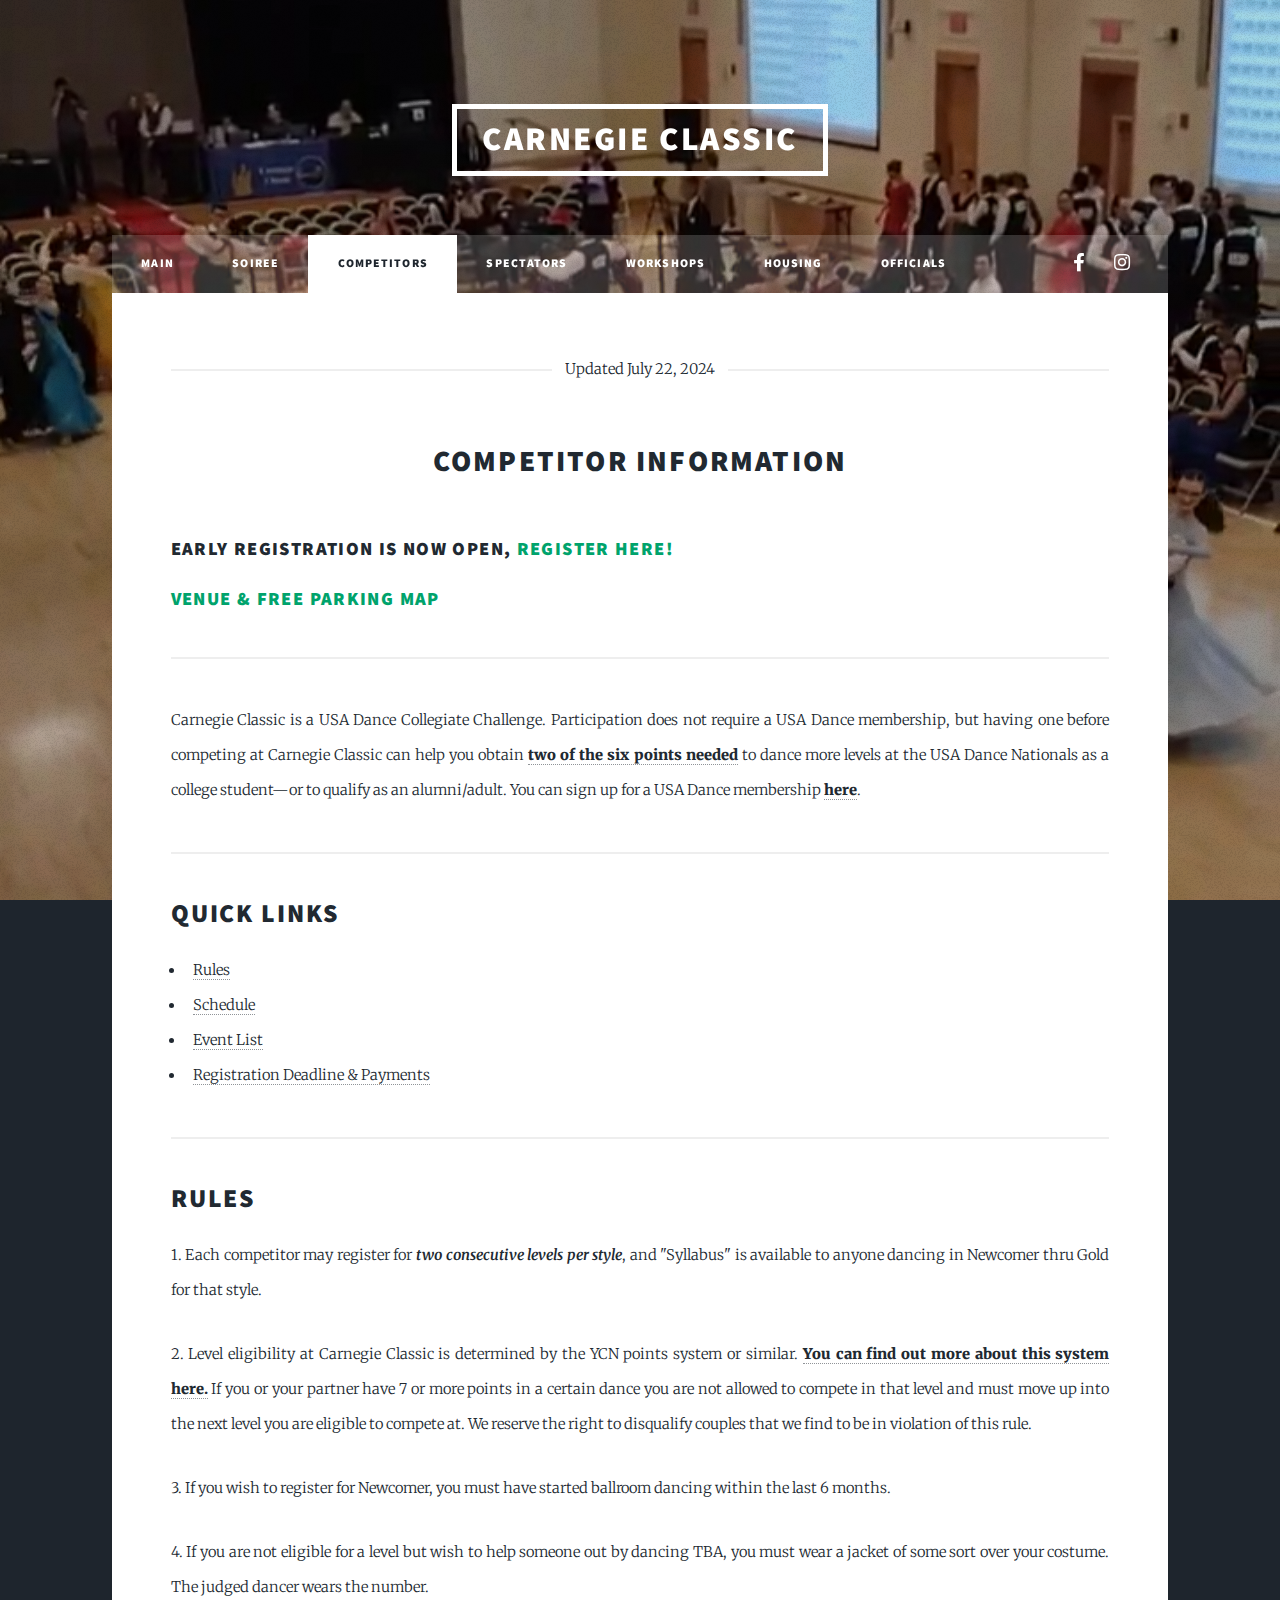
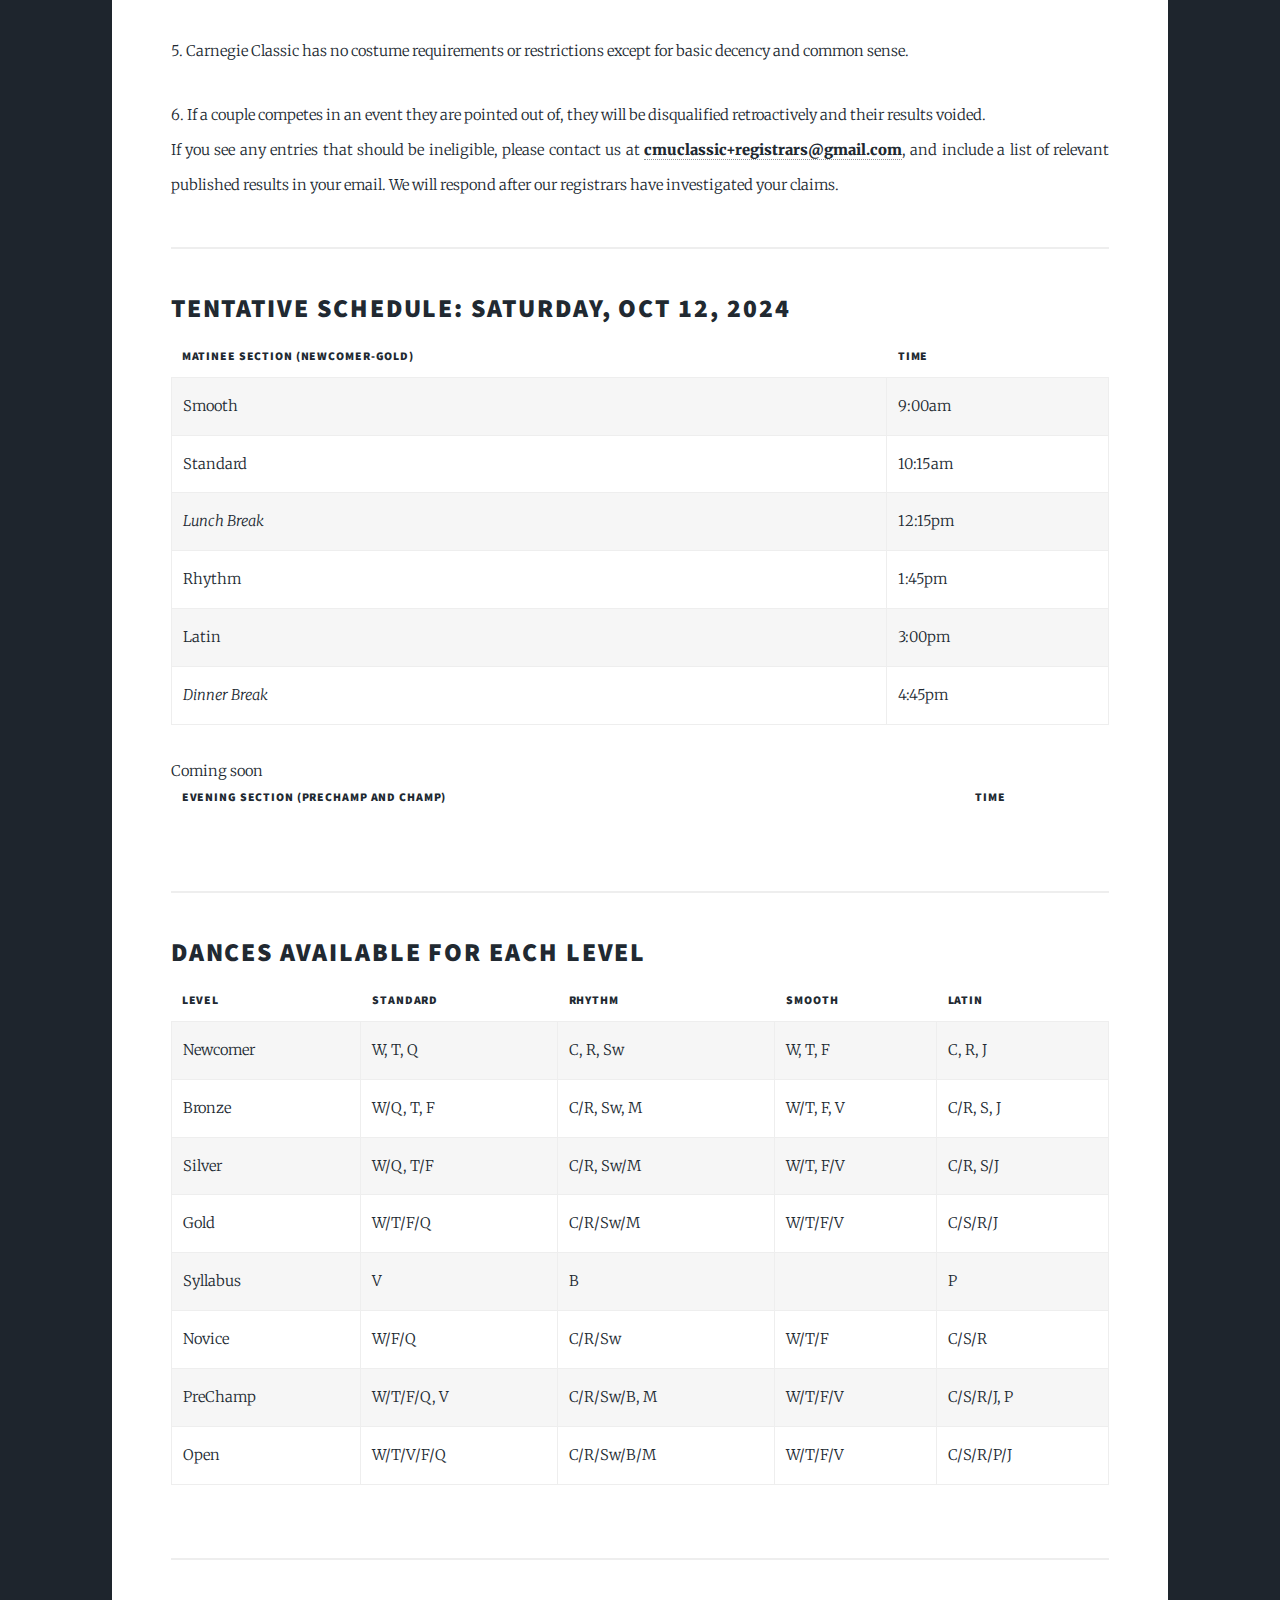
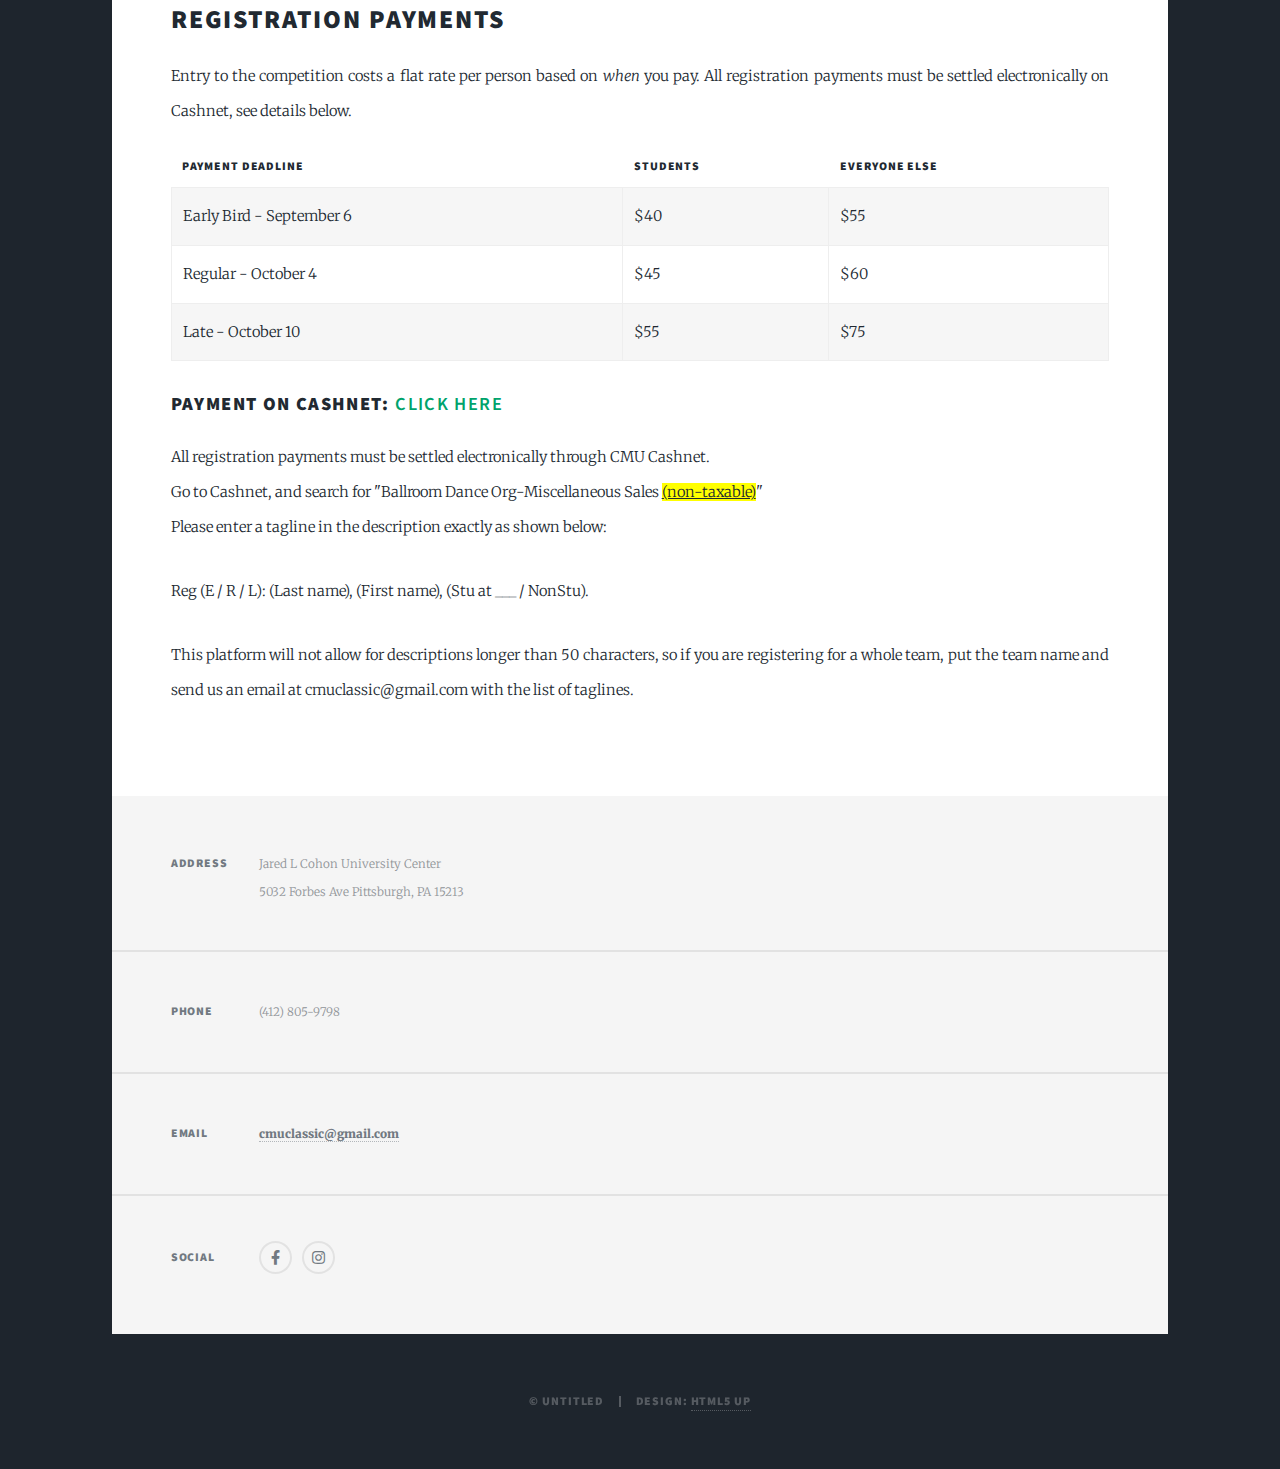
==== public/competitors.html @ c0da8eae "Update styling for URLs" ====
<!DOCTYPE HTML>
<!--
	Massively by HTML5 UP
	html5up.net | @ajlkn
	Free for personal and commercial use under the CCA 3.0 license (html5up.net/license)
-->
<html>
	<head>

		<!-- Google tag (gtag.js) -->
		<script async src="https://www.googletagmanager.com/gtag/js?id=G-Y4Z348WHVR"></script>
		<script>
  			window.dataLayer = window.dataLayer || [];
  			function gtag(){dataLayer.push(arguments);}
  			gtag('js', new Date());

  			gtag('config', 'G-Y4Z348WHVR');
		</script>

		<title>Competitor info - Carnegie Classic</title>
		<meta charset="utf-8" />
		<meta name="viewport" content="width=device-width, initial-scale=1, user-scalable=no" />
		<link rel="stylesheet" href="assets/css/main.css" />
		<noscript><link rel="stylesheet" href="assets/css/noscript.css" /></noscript>
	</head>
	<body class="is-preload">

		<!-- Wrapper -->
			<div id="wrapper">

				<!-- Header -->
					<header id="header">
						<a href="index.html" class="logo">Carnegie Classic</a>
					</header>

				<!-- Nav -->
					<nav id="nav">
						<ul class="links">
							<li><a href="index.html">Main</a></li>
							<li><a href="soiree.html">Soiree</a></li>
							<li class="active"><a href="competitors.html">Competitors</a></li>
							<li><a href="spectators.html">Spectators</a></li>
							<li><a href="workshops.html">Workshops</a></li>
							<li><a href="housing.html">Housing</a></li>
							<li><a href="officials.html">Officials</a></li>
						</ul>
						<ul class="icons">
							<li><a href="https://fb.me/e/arX14DKnS" class="icon brands fa-facebook-f"><span class="label">Facebook</span></a></li>
							<li><a href="https://www.instagram.com/carnegieclassic/" class="icon brands fa-instagram"><span class="label">Instagram</span></a></li>
						</ul>
					</nav>

				<!-- Main -->
					<div id="main">

						<!-- Post -->
							<section class="post">
								<header class="major">
									<span class="date">Updated July 22, 2024</span>
									<h1>Competitor Information</h1>
								</header>
								<!--<h2><u><a href="https://register.o2cm.com/?event=cmu">Registration on O2CM</a></u>. Scroll to bottom for payment details.</h2>
								<h2><u><a href="https://docs.google.com/spreadsheets/d/1iOhc-nKPouMt14czuToZj08ak_cUSsRpEIFvj__OU64/edit#gid=316443021">TBA finder spreadsheet</a></u></h2>
								<h2><a href="https://docs.google.com/spreadsheets/d/1MnOtUh9EvemouFBTq2i6w0i_U4WWKs6fi0B4z8DaUGA/edit?usp=sharing"><u>List of cash scholarship events</u></a></h2>-->
                                                                <h3>Early registration is now open, <a target="_blank" href="https://carnegieclassic2024.web.app/">register here!</a></h3>
								<h3><a href="https://docs.google.com/document/d/1qh0gKAi2WoDYZVj6l-vQtR9Y3xlpYBOn0Vubq7VNdV8/edit?usp=sharing">Venue & Free Parking Map</a></h3>
                                                                <hr/>
								<p>
                                                                Carnegie Classic is a USA Dance Collegiate Challenge. Participation does not require a USA Dance membership, but having one before competing at Carnegie Classic can help you obtain <a target="_blank" href="https://americandancer.org/qualification-rules/">two of the six points needed</a> to dance more levels at the USA Dance Nationals as a college student&mdash;or to qualify as an alumni/adult. You can sign up for a USA Dance membership <a target="_blank" href="https://usadance.org/page/MemberPage">here</a>.</p>
                                                                <hr/>
                                                                <h2>Quick links</h2>
                                                                <ul>
                                                                    <li><a href="#rules">Rules</a></li>
                                                                    <li><a href="#schedule">Schedule</a></li>
                                                                    <li><a href="#dances">Event List</a></li>
                                                                    <li><a href="#payments">Registration Deadline &amp; Payments</a></li>
                                                                </ul>
                                                                <hr/>
								<h2 id="rules">Rules</h2>
								<p>1. Each competitor may register for <b><i>two consecutive levels per style</i></b>, and "Syllabus" is available to anyone dancing in Newcomer thru Gold for that style.</p>
								<p>2. Level eligibility at Carnegie Classic is determined by the YCN points system or similar. <a href="http://ballroom.mit.edu/index.php/ycn-proficiency-points/">You can find out more about this system here.</a> If you or your partner have 7 or more points in a certain dance you are not allowed to compete in that level and must move up into the next level you are eligible to compete at. We reserve the right to disqualify couples that we find to be in violation of this rule.</p>
								<p>3. If you wish to register for Newcomer, you must have started ballroom dancing within the last 6 months.</p>
								<p>4. If you are not eligible for a level but wish to help someone out by dancing TBA, you must wear a jacket of some sort over your costume. The judged dancer wears the number.</p>
								<p>5. Carnegie Classic has no costume requirements or restrictions except for basic decency and common sense.</p>
								<p>6. If a couple competes in an event they are pointed out of, they will be disqualified retroactively and their results voided.
									<br>If you see any entries that should be ineligible, please contact us at <a href="mailto:cmuclassic+registrars@gmail.com">cmuclassic+registrars@gmail.com</a>, and include a list of relevant published results in your email. We will respond after our registrars have investigated your claims.</p>
								<!--<p>7. There are no figure restrictions on Jack & Jill (random partners) competition and dancers may chose movements from American style or International style at their discretion.</p>
								<p>8. Jack & Jill Beginner level is open only to dancers who did not dance Silver level in that dance category (Standard/Smooth is one category, Latin/Rhythm is the other). If the dancer danced in Silver they must dance Advanced level.</p>
								<p>9. Dancers may enter just the Jack & Jill for a cost of $10, payable on Saturday in person (cash only)</p>-->
                                                                <hr/>
								<h2 id="schedule">Tentative Schedule: Saturday, Oct 12, 2024</h2>
								<div class="table-wrapper">
									<table class="alt">
										<thead>
											<tr>
												<th>Matinee section (Newcomer-Gold)</th>
												<th>Time</th>
											</tr>
										</thead>
										<tbody>
											<tr>
												<td>Smooth</td>
												<td>9:00am</td>
											</tr>
											<tr>
												<td>Standard</td>
												<td>10:15am</td>
											</tr>
											<tr>
												<td><i>Lunch Break</i></td>
												<td>12:15pm</td>
											</tr>
											<tr>
												<td>Rhythm</td>
												<td>1:45pm</td>
											</tr>
											<tr>
												<td>Latin</td>
												<td>3:00pm</td>
											</tr>
											<tr>
												<td><i>Dinner Break</i></td>
												<td>4:45pm</td>
											</tr>
                                        </tbody>
									</table>
								</div>
								<div class="table-wrapper">
									<table class="alt">
										<thead>
											<tr>
												<th>Evening section (PreChamp and Champ)</th>
												<th>Time</th>
											</tr>
										</thead>
										<tbody>
											<tr>Coming soon</tr>

											<!--
											<tr>
												<td><i>Performance by PGH Casineros, Noel Quintana, and Jose Rivera</i></td>
												<td>7:00pm</td>
											</tr>
											<tr>
												<td>Standard</td>
												<td>7:15pm</td>
											</tr>
											<tr>
												<td>Jack & Jill #1 (Beginner Tango & Advanced Foxtrot)</td>
												<td>7:30pm</td>
											</tr>
											<tr>
												<td>Rhythm</td>
												<td>7:40pm</td>
											</tr>
											<tr>
												<td>Smooth</td>
												<td>8:15pm</td>
											</tr>
											<tr>
												<td>Jack & Jill #2 (Beginner Chacha & Advanced Rumba)</td>
												<td>8:40pm</td>
											</tr>
											<tr>
												<td>Latin</td>
												<td>8:50pm</td>
											</tr>-->
										</tbody>
									</table>
								</div>
                                        <hr/>
		                        <h2 id="dances">Dances available for each level</h2>
								<div class="table-wrapper">
									<table class="alt">
										<thead>
											<tr>
												<th>Level</th>
												<th>Standard</th>
												<th>Rhythm</th>
												<th>Smooth</th>
												<th>Latin</th>
											</tr>
										</thead>
										<tbody>
											<tr>
												<td>Newcomer</td>
												<td>W, T, Q</td>
												<td>C, R, Sw</td>
												<td>W, T, F</td>
												<td>C, R, J</td>
											</tr>
											<tr>
												<td>Bronze</td>
												<td>W/Q, T, F</td>
												<td>C/R, Sw, M</td>
												<td>W/T, F, V</td>
												<td>C/R, S, J</td>
											</tr>
											<tr>
												<td>Silver</td>
												<td>W/Q, T/F</td>
												<td>C/R, Sw/M</td>
												<td>W/T, F/V</td>
												<td>C/R, S/J</td>
											</tr>
											<tr>
												<td>Gold</td>
												<td>W/T/F/Q</td>
												<td>C/R/Sw/M</td>
												<td>W/T/F/V</td>
												<td>C/S/R/J</td>
											</tr>
									        <tr>
												<td>Syllabus</td>
												<td>V</td>
												<td>B</td>
												<td></td>
												<td>P</td>
											</tr>
											<tr>
												<td>Novice</td>
												<td>W/F/Q</td>
												<td>C/R/Sw</td>
												<td>W/T/F</td>
												<td>C/S/R</td>
											</tr>
											<tr>
												<td>PreChamp</td>
												<td>W/T/F/Q, V</td>
												<td>C/R/Sw/B, M</td>
												<td>W/T/F/V</td>
												<td>C/S/R/J, P</td>
											</tr>
											<tr>
												<td>Open</td>
												<td>W/T/V/F/Q</td>
												<td>C/R/Sw/B/M</td>
												<td>W/T/F/V</td>
												<td>C/S/R/P/J</td>
											</tr>
										</tbody>
									</table>
								</div>
                                                                <hr/>
								<h2 id="payments">Registration Payments</h2>
                                                                <p>Entry to the competition costs a flat rate per person based on <i>when</i> you pay. All registration payments must be settled electronically on Cashnet, see details below.</p>
								<div class="table-wrapper">
									<table class="alt">
										<thead>
											<tr>
												<th>Payment Deadline</th>
												<th>Students</th>
												<th>Everyone else</th>
											</tr>
										</thead>
										<tbody>
											<tr>
												<td>Early Bird - September 6 </td>
												<td>$40</td>
												<td>$55</td>
											</tr>
											<tr>
												<td>Regular - October 4</td>
												<td>$45</td>
												<td>$60</td>
											</tr>
											<tr>
												<td>Late - October 10</td>
												<td>$55</td>
												<td>$75</td>
											</tr>
										</tbody>
									</table>
								</div>

								<h3>Payment on Cashnet: <b><a href="https://commerce.cashnet.com/cmu231">Click Here</a></b></h3>
								<p>All registration payments must be settled electronically through CMU Cashnet.
								<br />Go to Cashnet, and search for "Ballroom Dance Org-Miscellaneous Sales <mark><u>(non-taxable)</u></mark>"
								<br />Please enter a tagline in the description exactly as shown below:</p>
								<p>Reg (E / R / L): (Last name), (First name), (Stu at ___ / NonStu).</p>
								<p>This platform will not allow for descriptions longer than 50 characters, so if you are registering for a whole team, put the team name and send us an email at cmuclassic@gmail.com with the list of taglines.</p>


							</section>

					</div>

				<!-- Footer -->
					<footer id="footer">
						<section class="split contact">
							<section class="alt">
								<h3>Address</h3>
								<p>Jared L Cohon University Center<br />
									5032 Forbes Ave
									Pittsburgh, PA 15213</p>
							</section>
							<section>
								<h3>Phone</h3>
								<p>(412) 805-9798</a></p>
							</section>
							<section>
								<h3>Email</h3>
								<p><a href="mailto:cmuclassic@gmail.com">cmuclassic@gmail.com</a></p>
							</section>
							<section>
								<h3>Social</h3>
								<ul class="icons alt">
									<li><a href="https://fb.me/e/arX14DKnS" class="icon brands alt fa-facebook-f"><span class="label">Facebook</span></a></li>
									<li><a href="https://www.instagram.com/carnegieclassic/" class="icon brands alt fa-instagram"><span class="label">Instagram</span></a></li>
								</ul>
							</section>
						</section>
					</footer>

				<!-- Copyright -->
					<div id="copyright">
						<ul><li>&copy; Untitled</li><li>Design: <a href="https://html5up.net">HTML5 UP</a></li></ul>
					</div>

			</div>

		<!-- Scripts -->
			<script src="assets/js/jquery.min.js"></script>
			<script src="assets/js/jquery.scrollex.min.js"></script>
			<script src="assets/js/jquery.scrolly.min.js"></script>
			<script src="assets/js/browser.min.js"></script>
			<script src="assets/js/breakpoints.min.js"></script>
			<script src="assets/js/util.js"></script>
			<script src="assets/js/main.js"></script>

	</body>
</html>
---- public/assets/css/main.css ----
@import url(fontawesome-all.min.css);
@import url("https://fonts.googleapis.com/css?family=Merriweather:300,700,300italic,700italic|Source+Sans+Pro:900");

h2 a, h3 a {
    color: #00A36C !important;
}

td a, p a {
    font-weight: 900 !important;
}

.box-container {
    display: flex;
    align-items: center;
    justify-content: center;
    font-weight: 900;
}

.clickable-box {
    width: 20rem;
    height: 100%;
    padding: 20px 30px;
    background-color: #333333;
    color: white;
    align-items: center;
    justify-content: center;
    cursor: pointer;
    font-size: 18px;
    align: center;
    box-sizing: inherit;
}

.clickable-box:hover {
    /*border-color: #18bfef;*/
    background-color: #00A36C;
    color: white !important;
}

/*
	Massively by HTML5 UP
	html5up.net | @ajlkn
	Free for personal and commercial use under the CCA 3.0 license (html5up.net/license)
*/

html, body, div, span, applet, object,
iframe, h1, h2, h3, h4, h5, h6, p, blockquote,
pre, a, abbr, acronym, address, big, cite,
code, del, dfn, em, img, ins, kbd, q, s, samp,
small, strike, strong, sub, sup, tt, var, b,
u, i, center, dl, dt, dd, ol, ul, li, fieldset,
form, label, legend, table, caption, tbody,
tfoot, thead, tr, th, td, article, aside,
canvas, details, embed, figure, figcaption,
footer, header, hgroup, menu, nav, output, ruby,
section, summary, time, mark, audio, video {
	margin: 0;
	padding: 0;
	border: 0;
	font-size: 100%;
	font: inherit;
	vertical-align: baseline;}

article, aside, details, figcaption, figure,
footer, header, hgroup, menu, nav, section {
	display: block;}

body {
	line-height: 1;
}

ol, ul {
	list-style: none;
}

blockquote, q {
	quotes: none;
}

	blockquote:before, blockquote:after, q:before, q:after {
		content: '';
		content: none;
	}

table {
	border-collapse: collapse;
	border-spacing: 0;
}

body {
	-webkit-text-size-adjust: none;
}

mark {
	background-color: yellow;
	color: inherit;
}

input::-moz-focus-inner {
	border: 0;
	padding: 0;
}

input, select, textarea {
	-moz-appearance: none;
	-webkit-appearance: none;
	-ms-appearance: none;
	appearance: none;
}

/* Basic */

	@-ms-viewport {
		width: device-width;
	}

	body {
		-ms-overflow-style: scrollbar;
	}

	@media screen and (max-width: 480px) {

		html, body {
			min-width: 320px;
		}

	}

	html {
		box-sizing: border-box;
	}

	*, *:before, *:after {
		box-sizing: inherit;
	}

	body {
		background-color: #1e252d;
	}

		body.is-preload *, body.is-preload *:before, body.is-preload *:after {
			-moz-animation: none !important;
			-webkit-animation: none !important;
			-ms-animation: none !important;
			animation: none !important;
			-moz-transition: none !important;
			-webkit-transition: none !important;
			-ms-transition: none !important;
			transition: none !important;
		}

/* Type */

	html {
		font-size: 16pt;
	}

		@media screen and (max-width: 1680px) {

			html {
				font-size: 12pt;
			}

		}

		@media screen and (max-width: 1280px) {

			html {
				font-size: 11pt;
			}

		}

		@media screen and (max-width: 360px) {

			html {
				font-size: 10pt;
			}

		}

	body {
		color: #212931;
	}

	body, input, select, textarea {
		font-family: "Merriweather", Georgia, serif;
		font-weight: 300;
		font-size: 1rem;
		line-height: 2.375;
	}

	a {
		-moz-transition: color 0.2s ease-in-out, background-color 0.2s ease-in-out, border-color 0.2s ease-in-out, box-shadow 0.2s ease-in-out;
		-webkit-transition: color 0.2s ease-in-out, background-color 0.2s ease-in-out, border-color 0.2s ease-in-out, box-shadow 0.2s ease-in-out;
		-ms-transition: color 0.2s ease-in-out, background-color 0.2s ease-in-out, border-color 0.2s ease-in-out, box-shadow 0.2s ease-in-out;
		transition: color 0.2s ease-in-out, background-color 0.2s ease-in-out, border-color 0.2s ease-in-out, box-shadow 0.2s ease-in-out;
		border-bottom: dotted 1px;
		text-decoration: none;
	}

		a:hover {
			/*border-bottom-color: transparent;*/
		}

	strong, b {
		font-weight: 600;
	}

	em, i {
		font-style: italic;
	}

	p {
		text-align: justify;
		margin: 0 0 2rem 0;
	}

	h1, h2, h3, h4, h5, h6 {
		font-family: "Source Sans Pro", Helvetica, sans-serif;
		font-weight: 900;
		line-height: 1.5;
		letter-spacing: 0.075em;
		text-transform: uppercase;
		margin: 0 0 1rem 0;
	}

		h1 a, h2 a, h3 a, h4 a, h5 a, h6 a {
			border-bottom: 0;
			color: inherit;
			/*text-decoration: none;*/
		}

	h1 {
		font-size: 4rem;
		line-height: 1.1;
		margin: 0 0 2rem 0;
	}

	h2 {
		font-size: 1.75rem;
		line-height: 1.3;
		margin: 0 0 1.5rem 0;
	}

	h3 {
		font-size: 1.25rem;
		margin: 0 0 1.5rem 0;
	}

	h4 {
		font-size: 1rem;
	}

	h5 {
		font-size: 0.9rem;
	}

	h6 {
		font-size: 0.8rem;
	}

	sub {
		font-size: 0.8rem;
		position: relative;
		top: 0.5rem;
	}

	sup {
		font-size: 0.8rem;
		position: relative;
		top: -0.5rem;
	}

	blockquote {
		border-left: solid 4px;
		font-style: italic;
		margin: 0 0 2rem 0;
		padding: 0.5rem 0 0.5rem 2rem;
	}

	code {
		border: solid 2px;
		font-family: "Courier New", monospace;
		font-size: 0.9rem;
		margin: 0 0.25rem;
		padding: 0.25rem 0.65rem;
	}

	pre {
		-webkit-overflow-scrolling: touch;
		font-family: "Courier New", monospace;
		font-size: 0.9rem;
		margin: 0 0 2rem 0;
	}

		pre code {
			display: block;
			line-height: 1.75;
			padding: 1rem 1.5rem;
			overflow-x: auto;
		}

	hr {
		border: 0;
		border-bottom: solid 2px;
		margin: 3rem 0;
	}

		hr.major {
			margin: 5rem 0;
		}

	.align-left {
		text-align: left;
	}

	.align-center {
		text-align: center;
	}

	.align-right {
		text-align: right;
	}

	input, select, textarea {
		color: #212931;
	}

	a {
		color: #212931;
		border-bottom-color: rgba(33, 41, 49, 0.5);
	}

		a:hover {
			/*border-bottom-color: transparent;*/
			color: #18bfef !important;
		}

	strong, b {
		color: #212931;
	}

	h1, h2, h3, h4, h5, h6 {
		color: #212931;
	}

	blockquote {
		border-left-color: #eeeeee;
	}

	code {
		background: rgba(220, 220, 220, 0.25);
		border-color: #eeeeee;
	}

	hr {
		border-bottom-color: #eeeeee;
	}

/* Row */

	.row {
		display: flex;
		flex-wrap: wrap;
		box-sizing: border-box;
		align-items: stretch;
	}

		.row > * {
			box-sizing: border-box;
		}

		.row.gtr-uniform > * > :last-child {
			margin-bottom: 0;
		}

		.row.aln-left {
			justify-content: flex-start;
		}

		.row.aln-center {
			justify-content: center;
		}

		.row.aln-right {
			justify-content: flex-end;
		}

		.row.aln-top {
			align-items: flex-start;
		}

		.row.aln-middle {
			align-items: center;
		}

		.row.aln-bottom {
			align-items: flex-end;
		}

		.row > .imp {
			order: -1;
		}

		.row > .col-1 {
			width: 8.33333%;
		}

		.row > .off-1 {
			margin-left: 8.33333%;
		}

		.row > .col-2 {
			width: 16.66667%;
		}

		.row > .off-2 {
			margin-left: 16.66667%;
		}

		.row > .col-3 {
			width: 25%;
		}

		.row > .off-3 {
			margin-left: 25%;
		}

		.row > .col-4 {
			width: 33.33333%;
		}

		.row > .off-4 {
			margin-left: 33.33333%;
		}

		.row > .col-5 {
			width: 41.66667%;
		}

		.row > .off-5 {
			margin-left: 41.66667%;
		}

		.row > .col-6 {
			width: 50%;
		}

		.row > .off-6 {
			margin-left: 50%;
		}

		.row > .col-7 {
			width: 58.33333%;
		}

		.row > .off-7 {
			margin-left: 58.33333%;
		}

		.row > .col-8 {
			width: 66.66667%;
		}

		.row > .off-8 {
			margin-left: 66.66667%;
		}

		.row > .col-9 {
			width: 75%;
		}

		.row > .off-9 {
			margin-left: 75%;
		}

		.row > .col-10 {
			width: 83.33333%;
		}

		.row > .off-10 {
			margin-left: 83.33333%;
		}

		.row > .col-11 {
			width: 91.66667%;
		}

		.row > .off-11 {
			margin-left: 91.66667%;
		}

		.row > .col-12 {
			width: 100%;
		}

		.row > .off-12 {
			margin-left: 100%;
		}

		.row.gtr-0 {
			margin-top: 0;
			margin-left: 0rem;
		}

			.row.gtr-0 > * {
				padding: 0 0 0 0rem;
			}

			.row.gtr-0.gtr-uniform {
				margin-top: 0rem;
			}

				.row.gtr-0.gtr-uniform > * {
					padding-top: 0rem;
				}

		.row.gtr-25 {
			margin-top: 0;
			margin-left: -0.375rem;
		}

			.row.gtr-25 > * {
				padding: 0 0 0 0.375rem;
			}

			.row.gtr-25.gtr-uniform {
				margin-top: -0.375rem;
			}

				.row.gtr-25.gtr-uniform > * {
					padding-top: 0.375rem;
				}

		.row.gtr-50 {
			margin-top: 0;
			margin-left: -0.75rem;
		}

			.row.gtr-50 > * {
				padding: 0 0 0 0.75rem;
			}

			.row.gtr-50.gtr-uniform {
				margin-top: -0.75rem;
			}

				.row.gtr-50.gtr-uniform > * {
					padding-top: 0.75rem;
				}

		.row {
			margin-top: 0;
			margin-left: -1.5rem;
		}

			.row > * {
				padding: 0 0 0 1.5rem;
			}

			.row.gtr-uniform {
				margin-top: -1.5rem;
			}

				.row.gtr-uniform > * {
					padding-top: 1.5rem;
				}

		.row.gtr-150 {
			margin-top: 0;
			margin-left: -2.25rem;
		}

			.row.gtr-150 > * {
				padding: 0 0 0 2.25rem;
			}

			.row.gtr-150.gtr-uniform {
				margin-top: -2.25rem;
			}

				.row.gtr-150.gtr-uniform > * {
					padding-top: 2.25rem;
				}

		.row.gtr-200 {
			margin-top: 0;
			margin-left: -3rem;
		}

			.row.gtr-200 > * {
				padding: 0 0 0 3rem;
			}

			.row.gtr-200.gtr-uniform {
				margin-top: -3rem;
			}

				.row.gtr-200.gtr-uniform > * {
					padding-top: 3rem;
				}

		@media screen and (max-width: 1680px) {

			.row {
				display: flex;
				flex-wrap: wrap;
				box-sizing: border-box;
				align-items: stretch;
			}

				.row > * {
					box-sizing: border-box;
				}

				.row.gtr-uniform > * > :last-child {
					margin-bottom: 0;
				}

				.row.aln-left {
					justify-content: flex-start;
				}

				.row.aln-center {
					justify-content: center;
				}

				.row.aln-right {
					justify-content: flex-end;
				}

				.row.aln-top {
					align-items: flex-start;
				}

				.row.aln-middle {
					align-items: center;
				}

				.row.aln-bottom {
					align-items: flex-end;
				}

				.row > .imp-xlarge {
					order: -1;
				}

				.row > .col-1-xlarge {
					width: 8.33333%;
				}

				.row > .off-1-xlarge {
					margin-left: 8.33333%;
				}

				.row > .col-2-xlarge {
					width: 16.66667%;
				}

				.row > .off-2-xlarge {
					margin-left: 16.66667%;
				}

				.row > .col-3-xlarge {
					width: 25%;
				}

				.row > .off-3-xlarge {
					margin-left: 25%;
				}

				.row > .col-4-xlarge {
					width: 33.33333%;
				}

				.row > .off-4-xlarge {
					margin-left: 33.33333%;
				}

				.row > .col-5-xlarge {
					width: 41.66667%;
				}

				.row > .off-5-xlarge {
					margin-left: 41.66667%;
				}

				.row > .col-6-xlarge {
					width: 50%;
				}

				.row > .off-6-xlarge {
					margin-left: 50%;
				}

				.row > .col-7-xlarge {
					width: 58.33333%;
				}

				.row > .off-7-xlarge {
					margin-left: 58.33333%;
				}

				.row > .col-8-xlarge {
					width: 66.66667%;
				}

				.row > .off-8-xlarge {
					margin-left: 66.66667%;
				}

				.row > .col-9-xlarge {
					width: 75%;
				}

				.row > .off-9-xlarge {
					margin-left: 75%;
				}

				.row > .col-10-xlarge {
					width: 83.33333%;
				}

				.row > .off-10-xlarge {
					margin-left: 83.33333%;
				}

				.row > .col-11-xlarge {
					width: 91.66667%;
				}

				.row > .off-11-xlarge {
					margin-left: 91.66667%;
				}

				.row > .col-12-xlarge {
					width: 100%;
				}

				.row > .off-12-xlarge {
					margin-left: 100%;
				}

				.row.gtr-0 {
					margin-top: 0;
					margin-left: 0rem;
				}

					.row.gtr-0 > * {
						padding: 0 0 0 0rem;
					}

					.row.gtr-0.gtr-uniform {
						margin-top: 0rem;
					}

						.row.gtr-0.gtr-uniform > * {
							padding-top: 0rem;
						}

				.row.gtr-25 {
					margin-top: 0;
					margin-left: -0.375rem;
				}

					.row.gtr-25 > * {
						padding: 0 0 0 0.375rem;
					}

					.row.gtr-25.gtr-uniform {
						margin-top: -0.375rem;
					}

						.row.gtr-25.gtr-uniform > * {
							padding-top: 0.375rem;
						}

				.row.gtr-50 {
					margin-top: 0;
					margin-left: -0.75rem;
				}

					.row.gtr-50 > * {
						padding: 0 0 0 0.75rem;
					}

					.row.gtr-50.gtr-uniform {
						margin-top: -0.75rem;
					}

						.row.gtr-50.gtr-uniform > * {
							padding-top: 0.75rem;
						}

				.row {
					margin-top: 0;
					margin-left: -1.5rem;
				}

					.row > * {
						padding: 0 0 0 1.5rem;
					}

					.row.gtr-uniform {
						margin-top: -1.5rem;
					}

						.row.gtr-uniform > * {
							padding-top: 1.5rem;
						}

				.row.gtr-150 {
					margin-top: 0;
					margin-left: -2.25rem;
				}

					.row.gtr-150 > * {
						padding: 0 0 0 2.25rem;
					}

					.row.gtr-150.gtr-uniform {
						margin-top: -2.25rem;
					}

						.row.gtr-150.gtr-uniform > * {
							padding-top: 2.25rem;
						}

				.row.gtr-200 {
					margin-top: 0;
					margin-left: -3rem;
				}

					.row.gtr-200 > * {
						padding: 0 0 0 3rem;
					}

					.row.gtr-200.gtr-uniform {
						margin-top: -3rem;
					}

						.row.gtr-200.gtr-uniform > * {
							padding-top: 3rem;
						}

		}

		@media screen and (max-width: 1280px) {

			.row {
				display: flex;
				flex-wrap: wrap;
				box-sizing: border-box;
				align-items: stretch;
			}

				.row > * {
					box-sizing: border-box;
				}

				.row.gtr-uniform > * > :last-child {
					margin-bottom: 0;
				}

				.row.aln-left {
					justify-content: flex-start;
				}

				.row.aln-center {
					justify-content: center;
				}

				.row.aln-right {
					justify-content: flex-end;
				}

				.row.aln-top {
					align-items: flex-start;
				}

				.row.aln-middle {
					align-items: center;
				}

				.row.aln-bottom {
					align-items: flex-end;
				}

				.row > .imp-large {
					order: -1;
				}

				.row > .col-1-large {
					width: 8.33333%;
				}

				.row > .off-1-large {
					margin-left: 8.33333%;
				}

				.row > .col-2-large {
					width: 16.66667%;
				}

				.row > .off-2-large {
					margin-left: 16.66667%;
				}

				.row > .col-3-large {
					width: 25%;
				}

				.row > .off-3-large {
					margin-left: 25%;
				}

				.row > .col-4-large {
					width: 33.33333%;
				}

				.row > .off-4-large {
					margin-left: 33.33333%;
				}

				.row > .col-5-large {
					width: 41.66667%;
				}

				.row > .off-5-large {
					margin-left: 41.66667%;
				}

				.row > .col-6-large {
					width: 50%;
				}

				.row > .off-6-large {
					margin-left: 50%;
				}

				.row > .col-7-large {
					width: 58.33333%;
				}

				.row > .off-7-large {
					margin-left: 58.33333%;
				}

				.row > .col-8-large {
					width: 66.66667%;
				}

				.row > .off-8-large {
					margin-left: 66.66667%;
				}

				.row > .col-9-large {
					width: 75%;
				}

				.row > .off-9-large {
					margin-left: 75%;
				}

				.row > .col-10-large {
					width: 83.33333%;
				}

				.row > .off-10-large {
					margin-left: 83.33333%;
				}

				.row > .col-11-large {
					width: 91.66667%;
				}

				.row > .off-11-large {
					margin-left: 91.66667%;
				}

				.row > .col-12-large {
					width: 100%;
				}

				.row > .off-12-large {
					margin-left: 100%;
				}

				.row.gtr-0 {
					margin-top: 0;
					margin-left: 0rem;
				}

					.row.gtr-0 > * {
						padding: 0 0 0 0rem;
					}

					.row.gtr-0.gtr-uniform {
						margin-top: 0rem;
					}

						.row.gtr-0.gtr-uniform > * {
							padding-top: 0rem;
						}

				.row.gtr-25 {
					margin-top: 0;
					margin-left: -0.375rem;
				}

					.row.gtr-25 > * {
						padding: 0 0 0 0.375rem;
					}

					.row.gtr-25.gtr-uniform {
						margin-top: -0.375rem;
					}

						.row.gtr-25.gtr-uniform > * {
							padding-top: 0.375rem;
						}

				.row.gtr-50 {
					margin-top: 0;
					margin-left: -0.75rem;
				}

					.row.gtr-50 > * {
						padding: 0 0 0 0.75rem;
					}

					.row.gtr-50.gtr-uniform {
						margin-top: -0.75rem;
					}

						.row.gtr-50.gtr-uniform > * {
							padding-top: 0.75rem;
						}

				.row {
					margin-top: 0;
					margin-left: -1.5rem;
				}

					.row > * {
						padding: 0 0 0 1.5rem;
					}

					.row.gtr-uniform {
						margin-top: -1.5rem;
					}

						.row.gtr-uniform > * {
							padding-top: 1.5rem;
						}

				.row.gtr-150 {
					margin-top: 0;
					margin-left: -2.25rem;
				}

					.row.gtr-150 > * {
						padding: 0 0 0 2.25rem;
					}

					.row.gtr-150.gtr-uniform {
						margin-top: -2.25rem;
					}

						.row.gtr-150.gtr-uniform > * {
							padding-top: 2.25rem;
						}

				.row.gtr-200 {
					margin-top: 0;
					margin-left: -3rem;
				}

					.row.gtr-200 > * {
						padding: 0 0 0 3rem;
					}

					.row.gtr-200.gtr-uniform {
						margin-top: -3rem;
					}

						.row.gtr-200.gtr-uniform > * {
							padding-top: 3rem;
						}

		}

		@media screen and (max-width: 980px) {

			.row {
				display: flex;
				flex-wrap: wrap;
				box-sizing: border-box;
				align-items: stretch;
			}

				.row > * {
					box-sizing: border-box;
				}

				.row.gtr-uniform > * > :last-child {
					margin-bottom: 0;
				}

				.row.aln-left {
					justify-content: flex-start;
				}

				.row.aln-center {
					justify-content: center;
				}

				.row.aln-right {
					justify-content: flex-end;
				}

				.row.aln-top {
					align-items: flex-start;
				}

				.row.aln-middle {
					align-items: center;
				}

				.row.aln-bottom {
					align-items: flex-end;
				}

				.row > .imp-medium {
					order: -1;
				}

				.row > .col-1-medium {
					width: 8.33333%;
				}

				.row > .off-1-medium {
					margin-left: 8.33333%;
				}

				.row > .col-2-medium {
					width: 16.66667%;
				}

				.row > .off-2-medium {
					margin-left: 16.66667%;
				}

				.row > .col-3-medium {
					width: 25%;
				}

				.row > .off-3-medium {
					margin-left: 25%;
				}

				.row > .col-4-medium {
					width: 33.33333%;
				}

				.row > .off-4-medium {
					margin-left: 33.33333%;
				}

				.row > .col-5-medium {
					width: 41.66667%;
				}

				.row > .off-5-medium {
					margin-left: 41.66667%;
				}

				.row > .col-6-medium {
					width: 50%;
				}

				.row > .off-6-medium {
					margin-left: 50%;
				}

				.row > .col-7-medium {
					width: 58.33333%;
				}

				.row > .off-7-medium {
					margin-left: 58.33333%;
				}

				.row > .col-8-medium {
					width: 66.66667%;
				}

				.row > .off-8-medium {
					margin-left: 66.66667%;
				}

				.row > .col-9-medium {
					width: 75%;
				}

				.row > .off-9-medium {
					margin-left: 75%;
				}

				.row > .col-10-medium {
					width: 83.33333%;
				}

				.row > .off-10-medium {
					margin-left: 83.33333%;
				}

				.row > .col-11-medium {
					width: 91.66667%;
				}

				.row > .off-11-medium {
					margin-left: 91.66667%;
				}

				.row > .col-12-medium {
					width: 100%;
				}

				.row > .off-12-medium {
					margin-left: 100%;
				}

				.row.gtr-0 {
					margin-top: 0;
					margin-left: 0rem;
				}

					.row.gtr-0 > * {
						padding: 0 0 0 0rem;
					}

					.row.gtr-0.gtr-uniform {
						margin-top: 0rem;
					}

						.row.gtr-0.gtr-uniform > * {
							padding-top: 0rem;
						}

				.row.gtr-25 {
					margin-top: 0;
					margin-left: -0.375rem;
				}

					.row.gtr-25 > * {
						padding: 0 0 0 0.375rem;
					}

					.row.gtr-25.gtr-uniform {
						margin-top: -0.375rem;
					}

						.row.gtr-25.gtr-uniform > * {
							padding-top: 0.375rem;
						}

				.row.gtr-50 {
					margin-top: 0;
					margin-left: -0.75rem;
				}

					.row.gtr-50 > * {
						padding: 0 0 0 0.75rem;
					}

					.row.gtr-50.gtr-uniform {
						margin-top: -0.75rem;
					}

						.row.gtr-50.gtr-uniform > * {
							padding-top: 0.75rem;
						}

				.row {
					margin-top: 0;
					margin-left: -1.5rem;
				}

					.row > * {
						padding: 0 0 0 1.5rem;
					}

					.row.gtr-uniform {
						margin-top: -1.5rem;
					}

						.row.gtr-uniform > * {
							padding-top: 1.5rem;
						}

				.row.gtr-150 {
					margin-top: 0;
					margin-left: -2.25rem;
				}

					.row.gtr-150 > * {
						padding: 0 0 0 2.25rem;
					}

					.row.gtr-150.gtr-uniform {
						margin-top: -2.25rem;
					}

						.row.gtr-150.gtr-uniform > * {
							padding-top: 2.25rem;
						}

				.row.gtr-200 {
					margin-top: 0;
					margin-left: -3rem;
				}

					.row.gtr-200 > * {
						padding: 0 0 0 3rem;
					}

					.row.gtr-200.gtr-uniform {
						margin-top: -3rem;
					}

						.row.gtr-200.gtr-uniform > * {
							padding-top: 3rem;
						}

		}

		@media screen and (max-width: 736px) {

			.row {
				display: flex;
				flex-wrap: wrap;
				box-sizing: border-box;
				align-items: stretch;
			}

				.row > * {
					box-sizing: border-box;
				}

				.row.gtr-uniform > * > :last-child {
					margin-bottom: 0;
				}

				.row.aln-left {
					justify-content: flex-start;
				}

				.row.aln-center {
					justify-content: center;
				}

				.row.aln-right {
					justify-content: flex-end;
				}

				.row.aln-top {
					align-items: flex-start;
				}

				.row.aln-middle {
					align-items: center;
				}

				.row.aln-bottom {
					align-items: flex-end;
				}

				.row > .imp-small {
					order: -1;
				}

				.row > .col-1-small {
					width: 8.33333%;
				}

				.row > .off-1-small {
					margin-left: 8.33333%;
				}

				.row > .col-2-small {
					width: 16.66667%;
				}

				.row > .off-2-small {
					margin-left: 16.66667%;
				}

				.row > .col-3-small {
					width: 25%;
				}

				.row > .off-3-small {
					margin-left: 25%;
				}

				.row > .col-4-small {
					width: 33.33333%;
				}

				.row > .off-4-small {
					margin-left: 33.33333%;
				}

				.row > .col-5-small {
					width: 41.66667%;
				}

				.row > .off-5-small {
					margin-left: 41.66667%;
				}

				.row > .col-6-small {
					width: 50%;
				}

				.row > .off-6-small {
					margin-left: 50%;
				}

				.row > .col-7-small {
					width: 58.33333%;
				}

				.row > .off-7-small {
					margin-left: 58.33333%;
				}

				.row > .col-8-small {
					width: 66.66667%;
				}

				.row > .off-8-small {
					margin-left: 66.66667%;
				}

				.row > .col-9-small {
					width: 75%;
				}

				.row > .off-9-small {
					margin-left: 75%;
				}

				.row > .col-10-small {
					width: 83.33333%;
				}

				.row > .off-10-small {
					margin-left: 83.33333%;
				}

				.row > .col-11-small {
					width: 91.66667%;
				}

				.row > .off-11-small {
					margin-left: 91.66667%;
				}

				.row > .col-12-small {
					width: 100%;
				}

				.row > .off-12-small {
					margin-left: 100%;
				}

				.row.gtr-0 {
					margin-top: 0;
					margin-left: 0rem;
				}

					.row.gtr-0 > * {
						padding: 0 0 0 0rem;
					}

					.row.gtr-0.gtr-uniform {
						margin-top: 0rem;
					}

						.row.gtr-0.gtr-uniform > * {
							padding-top: 0rem;
						}

				.row.gtr-25 {
					margin-top: 0;
					margin-left: -0.375rem;
				}

					.row.gtr-25 > * {
						padding: 0 0 0 0.375rem;
					}

					.row.gtr-25.gtr-uniform {
						margin-top: -0.375rem;
					}

						.row.gtr-25.gtr-uniform > * {
							padding-top: 0.375rem;
						}

				.row.gtr-50 {
					margin-top: 0;
					margin-left: -0.75rem;
				}

					.row.gtr-50 > * {
						padding: 0 0 0 0.75rem;
					}

					.row.gtr-50.gtr-uniform {
						margin-top: -0.75rem;
					}

						.row.gtr-50.gtr-uniform > * {
							padding-top: 0.75rem;
						}

				.row {
					margin-top: 0;
					margin-left: -1.5rem;
				}

					.row > * {
						padding: 0 0 0 1.5rem;
					}

					.row.gtr-uniform {
						margin-top: -1.5rem;
					}

						.row.gtr-uniform > * {
							padding-top: 1.5rem;
						}

				.row.gtr-150 {
					margin-top: 0;
					margin-left: -2.25rem;
				}

					.row.gtr-150 > * {
						padding: 0 0 0 2.25rem;
					}

					.row.gtr-150.gtr-uniform {
						margin-top: -2.25rem;
					}

						.row.gtr-150.gtr-uniform > * {
							padding-top: 2.25rem;
						}

				.row.gtr-200 {
					margin-top: 0;
					margin-left: -3rem;
				}

					.row.gtr-200 > * {
						padding: 0 0 0 3rem;
					}

					.row.gtr-200.gtr-uniform {
						margin-top: -3rem;
					}

						.row.gtr-200.gtr-uniform > * {
							padding-top: 3rem;
						}

		}

		@media screen and (max-width: 480px) {

			.row {
				display: flex;
				flex-wrap: wrap;
				box-sizing: border-box;
				align-items: stretch;
			}

				.row > * {
					box-sizing: border-box;
				}

				.row.gtr-uniform > * > :last-child {
					margin-bottom: 0;
				}

				.row.aln-left {
					justify-content: flex-start;
				}

				.row.aln-center {
					justify-content: center;
				}

				.row.aln-right {
					justify-content: flex-end;
				}

				.row.aln-top {
					align-items: flex-start;
				}

				.row.aln-middle {
					align-items: center;
				}

				.row.aln-bottom {
					align-items: flex-end;
				}

				.row > .imp-xsmall {
					order: -1;
				}

				.row > .col-1-xsmall {
					width: 8.33333%;
				}

				.row > .off-1-xsmall {
					margin-left: 8.33333%;
				}

				.row > .col-2-xsmall {
					width: 16.66667%;
				}

				.row > .off-2-xsmall {
					margin-left: 16.66667%;
				}

				.row > .col-3-xsmall {
					width: 25%;
				}

				.row > .off-3-xsmall {
					margin-left: 25%;
				}

				.row > .col-4-xsmall {
					width: 33.33333%;
				}

				.row > .off-4-xsmall {
					margin-left: 33.33333%;
				}

				.row > .col-5-xsmall {
					width: 41.66667%;
				}

				.row > .off-5-xsmall {
					margin-left: 41.66667%;
				}

				.row > .col-6-xsmall {
					width: 50%;
				}

				.row > .off-6-xsmall {
					margin-left: 50%;
				}

				.row > .col-7-xsmall {
					width: 58.33333%;
				}

				.row > .off-7-xsmall {
					margin-left: 58.33333%;
				}

				.row > .col-8-xsmall {
					width: 66.66667%;
				}

				.row > .off-8-xsmall {
					margin-left: 66.66667%;
				}

				.row > .col-9-xsmall {
					width: 75%;
				}

				.row > .off-9-xsmall {
					margin-left: 75%;
				}

				.row > .col-10-xsmall {
					width: 83.33333%;
				}

				.row > .off-10-xsmall {
					margin-left: 83.33333%;
				}

				.row > .col-11-xsmall {
					width: 91.66667%;
				}

				.row > .off-11-xsmall {
					margin-left: 91.66667%;
				}

				.row > .col-12-xsmall {
					width: 100%;
				}

				.row > .off-12-xsmall {
					margin-left: 100%;
				}

				.row.gtr-0 {
					margin-top: 0;
					margin-left: 0rem;
				}

					.row.gtr-0 > * {
						padding: 0 0 0 0rem;
					}

					.row.gtr-0.gtr-uniform {
						margin-top: 0rem;
					}

						.row.gtr-0.gtr-uniform > * {
							padding-top: 0rem;
						}

				.row.gtr-25 {
					margin-top: 0;
					margin-left: -0.375rem;
				}

					.row.gtr-25 > * {
						padding: 0 0 0 0.375rem;
					}

					.row.gtr-25.gtr-uniform {
						margin-top: -0.375rem;
					}

						.row.gtr-25.gtr-uniform > * {
							padding-top: 0.375rem;
						}

				.row.gtr-50 {
					margin-top: 0;
					margin-left: -0.75rem;
				}

					.row.gtr-50 > * {
						padding: 0 0 0 0.75rem;
					}

					.row.gtr-50.gtr-uniform {
						margin-top: -0.75rem;
					}

						.row.gtr-50.gtr-uniform > * {
							padding-top: 0.75rem;
						}

				.row {
					margin-top: 0;
					margin-left: -1.5rem;
				}

					.row > * {
						padding: 0 0 0 1.5rem;
					}

					.row.gtr-uniform {
						margin-top: -1.5rem;
					}

						.row.gtr-uniform > * {
							padding-top: 1.5rem;
						}

				.row.gtr-150 {
					margin-top: 0;
					margin-left: -2.25rem;
				}

					.row.gtr-150 > * {
						padding: 0 0 0 2.25rem;
					}

					.row.gtr-150.gtr-uniform {
						margin-top: -2.25rem;
					}

						.row.gtr-150.gtr-uniform > * {
							padding-top: 2.25rem;
						}

				.row.gtr-200 {
					margin-top: 0;
					margin-left: -3rem;
				}

					.row.gtr-200 > * {
						padding: 0 0 0 3rem;
					}

					.row.gtr-200.gtr-uniform {
						margin-top: -3rem;
					}

						.row.gtr-200.gtr-uniform > * {
							padding-top: 3rem;
						}

		}

		@media screen and (max-width: 360px) {

			.row {
				display: flex;
				flex-wrap: wrap;
				box-sizing: border-box;
				align-items: stretch;
			}

				.row > * {
					box-sizing: border-box;
				}

				.row.gtr-uniform > * > :last-child {
					margin-bottom: 0;
				}

				.row.aln-left {
					justify-content: flex-start;
				}

				.row.aln-center {
					justify-content: center;
				}

				.row.aln-right {
					justify-content: flex-end;
				}

				.row.aln-top {
					align-items: flex-start;
				}

				.row.aln-middle {
					align-items: center;
				}

				.row.aln-bottom {
					align-items: flex-end;
				}

				.row > .imp-xxsmall {
					order: -1;
				}

				.row > .col-1-xxsmall {
					width: 8.33333%;
				}

				.row > .off-1-xxsmall {
					margin-left: 8.33333%;
				}

				.row > .col-2-xxsmall {
					width: 16.66667%;
				}

				.row > .off-2-xxsmall {
					margin-left: 16.66667%;
				}

				.row > .col-3-xxsmall {
					width: 25%;
				}

				.row > .off-3-xxsmall {
					margin-left: 25%;
				}

				.row > .col-4-xxsmall {
					width: 33.33333%;
				}

				.row > .off-4-xxsmall {
					margin-left: 33.33333%;
				}

				.row > .col-5-xxsmall {
					width: 41.66667%;
				}

				.row > .off-5-xxsmall {
					margin-left: 41.66667%;
				}

				.row > .col-6-xxsmall {
					width: 50%;
				}

				.row > .off-6-xxsmall {
					margin-left: 50%;
				}

				.row > .col-7-xxsmall {
					width: 58.33333%;
				}

				.row > .off-7-xxsmall {
					margin-left: 58.33333%;
				}

				.row > .col-8-xxsmall {
					width: 66.66667%;
				}

				.row > .off-8-xxsmall {
					margin-left: 66.66667%;
				}

				.row > .col-9-xxsmall {
					width: 75%;
				}

				.row > .off-9-xxsmall {
					margin-left: 75%;
				}

				.row > .col-10-xxsmall {
					width: 83.33333%;
				}

				.row > .off-10-xxsmall {
					margin-left: 83.33333%;
				}

				.row > .col-11-xxsmall {
					width: 91.66667%;
				}

				.row > .off-11-xxsmall {
					margin-left: 91.66667%;
				}

				.row > .col-12-xxsmall {
					width: 100%;
				}

				.row > .off-12-xxsmall {
					margin-left: 100%;
				}

				.row.gtr-0 {
					margin-top: 0;
					margin-left: 0rem;
				}

					.row.gtr-0 > * {
						padding: 0 0 0 0rem;
					}

					.row.gtr-0.gtr-uniform {
						margin-top: 0rem;
					}

						.row.gtr-0.gtr-uniform > * {
							padding-top: 0rem;
						}

				.row.gtr-25 {
					margin-top: 0;
					margin-left: -0.375rem;
				}

					.row.gtr-25 > * {
						padding: 0 0 0 0.375rem;
					}

					.row.gtr-25.gtr-uniform {
						margin-top: -0.375rem;
					}

						.row.gtr-25.gtr-uniform > * {
							padding-top: 0.375rem;
						}

				.row.gtr-50 {
					margin-top: 0;
					margin-left: -0.75rem;
				}

					.row.gtr-50 > * {
						padding: 0 0 0 0.75rem;
					}

					.row.gtr-50.gtr-uniform {
						margin-top: -0.75rem;
					}

						.row.gtr-50.gtr-uniform > * {
							padding-top: 0.75rem;
						}

				.row {
					margin-top: 0;
					margin-left: -1.5rem;
				}

					.row > * {
						padding: 0 0 0 1.5rem;
					}

					.row.gtr-uniform {
						margin-top: -1.5rem;
					}

						.row.gtr-uniform > * {
							padding-top: 1.5rem;
						}

				.row.gtr-150 {
					margin-top: 0;
					margin-left: -2.25rem;
				}

					.row.gtr-150 > * {
						padding: 0 0 0 2.25rem;
					}

					.row.gtr-150.gtr-uniform {
						margin-top: -2.25rem;
					}

						.row.gtr-150.gtr-uniform > * {
							padding-top: 2.25rem;
						}

				.row.gtr-200 {
					margin-top: 0;
					margin-left: -3rem;
				}

					.row.gtr-200 > * {
						padding: 0 0 0 3rem;
					}

					.row.gtr-200.gtr-uniform {
						margin-top: -3rem;
					}

						.row.gtr-200.gtr-uniform > * {
							padding-top: 3rem;
						}

		}

/* Box */

	.box {
		border: solid 2px;
		margin-bottom: 2rem;
		padding: 1.5rem;
	}

		.box > :last-child,
		.box > :last-child > :last-child,
		.box > :last-child > :last-child > :last-child {
			margin-bottom: 0;
		}

		.box.alt {
			border: 0;
			border-radius: 0;
			padding: 0;
		}

	.box {
		border-color: #eeeeee;
	}

/* Button */

	input[type="submit"],
	input[type="reset"],
	input[type="button"],
	button,
	.button {
		-moz-appearance: none;
		-webkit-appearance: none;
		-ms-appearance: none;
		appearance: none;
		-moz-transition: background-color 0.2s ease-in-out, box-shadow 0.2s ease-in-out, color 0.2s ease-in-out;
		-webkit-transition: background-color 0.2s ease-in-out, box-shadow 0.2s ease-in-out, color 0.2s ease-in-out;
		-ms-transition: background-color 0.2s ease-in-out, box-shadow 0.2s ease-in-out, color 0.2s ease-in-out;
		transition: background-color 0.2s ease-in-out, box-shadow 0.2s ease-in-out, color 0.2s ease-in-out;
		border: 0;
		border-radius: 0;
		cursor: pointer;
		display: inline-block;
		font-family: "Source Sans Pro", Helvetica, sans-serif;
		font-size: 0.8rem;
		font-weight: 900;
		letter-spacing: 0.075em;
		height: 3rem;
		line-height: 3rem;
		padding: 0 2rem;
		text-align: center;
		text-decoration: none;
		text-transform: uppercase;
		white-space: nowrap;
	}

		input[type="submit"].icon:before,
		input[type="reset"].icon:before,
		input[type="button"].icon:before,
		button.icon:before,
		.button.icon:before {
			margin-right: 0.5rem;
		}

		input[type="submit"].icon.solo,
		input[type="reset"].icon.solo,
		input[type="button"].icon.solo,
		button.icon.solo,
		.button.icon.solo {
			position: relative;
			width: 4rem;
			height: 4rem;
			line-height: 4rem;
			border-radius: 4rem;
			text-indent: 4rem;
			overflow: hidden;
			padding: 0;
			white-space: nowrap;
		}

			input[type="submit"].icon.solo:before,
			input[type="reset"].icon.solo:before,
			input[type="button"].icon.solo:before,
			button.icon.solo:before,
			.button.icon.solo:before {
				position: absolute;
				display: block;
				top: 0;
				left: 0;
				width: inherit;
				height: inherit;
				line-height: inherit;
				font-size: 1.25rem;
				margin-right: 0;
				text-align: center;
				text-indent: 0;
			}

		input[type="submit"].fit,
		input[type="reset"].fit,
		input[type="button"].fit,
		button.fit,
		.button.fit {
			width: 100%;
		}

		input[type="submit"].small,
		input[type="reset"].small,
		input[type="button"].small,
		button.small,
		.button.small {
			font-size: 0.7rem;
			height: 2.5rem;
			line-height: 2.5rem;
			padding: 0 1.5rem;
		}

		input[type="submit"].large,
		input[type="reset"].large,
		input[type="button"].large,
		button.large,
		.button.large {
			font-size: 0.9rem;
			height: 3.5rem;
			line-height: 3.5rem;
			padding: 0 2.75rem;
		}

		@media screen and (max-width: 980px) {

			input[type="submit"],
			input[type="reset"],
			input[type="button"],
			button,
			.button {
				font-size: 0.9rem;
				height: 3.25rem;
				line-height: 3.25rem;
			}

				input[type="submit"].large,
				input[type="reset"].large,
				input[type="button"].large,
				button.large,
				.button.large {
					font-size: 1rem;
					height: 3.75rem;
					line-height: 3.75rem;
				}

		}

		input[type="submit"].disabled, input[type="submit"]:disabled,
		input[type="reset"].disabled,
		input[type="reset"]:disabled,
		input[type="button"].disabled,
		input[type="button"]:disabled,
		button.disabled,
		button:disabled,
		.button.disabled,
		.button:disabled {
			pointer-events: none;
			opacity: 0.25;
		}

	input[type="submit"],
	input[type="reset"],
	input[type="button"],
	button,
	.button {
		background-color: transparent;
		box-shadow: inset 0 0 0 2px #212931;
		color: #212931 !important;
	}

		input[type="submit"]:hover,
		input[type="reset"]:hover,
		input[type="button"]:hover,
		button:hover,
		.button:hover {
			box-shadow: inset 0 0 0 2px #18bfef;
			color: #18bfef !important;
		}

		input[type="submit"].primary,
		input[type="reset"].primary,
		input[type="button"].primary,
		button.primary,
		.button.primary {
			background-color: #212931;
			box-shadow: none;
			color: #ffffff !important;
		}

			input[type="submit"].primary:hover,
			input[type="reset"].primary:hover,
			input[type="button"].primary:hover,
			button.primary:hover,
			.button.primary:hover {
				background-color: #18bfef;
			}

/* Form */

	form {
		margin: 0 0 2rem 0;
	}

		form > :last-child {
			margin-bottom: 0;
		}

		form > .fields {
			display: -moz-flex;
			display: -webkit-flex;
			display: -ms-flex;
			display: flex;
			-moz-flex-wrap: wrap;
			-webkit-flex-wrap: wrap;
			-ms-flex-wrap: wrap;
			flex-wrap: wrap;
			width: calc(100% + 3rem);
			margin: -1.5rem 0 2rem -1.5rem;
		}

			form > .fields > .field {
				-moz-flex-grow: 0;
				-webkit-flex-grow: 0;
				-ms-flex-grow: 0;
				flex-grow: 0;
				-moz-flex-shrink: 0;
				-webkit-flex-shrink: 0;
				-ms-flex-shrink: 0;
				flex-shrink: 0;
				padding: 1.5rem 0 0 1.5rem;
				width: calc(100% - 1.5rem);
			}

				form > .fields > .field.half {
					width: calc(50% - 0.75rem);
				}

				form > .fields > .field.third {
					width: calc(100%/3 - 0.5rem);
				}

				form > .fields > .field.quarter {
					width: calc(25% - 0.375rem);
				}

		@media screen and (max-width: 480px) {

			form > .fields {
				width: calc(100% + 3rem);
				margin: -1.5rem 0 2rem -1.5rem;
			}

				form > .fields > .field {
					padding: 1.5rem 0 0 1.5rem;
					width: calc(100% - 1.5rem);
				}

					form > .fields > .field.half {
						width: calc(100% - 1.5rem);
					}

					form > .fields > .field.third {
						width: calc(100% - 1.5rem);
					}

					form > .fields > .field.quarter {
						width: calc(100% - 1.5rem);
					}

		}

	label {
		display: block;
		font-family: "Source Sans Pro", Helvetica, sans-serif;
		font-weight: 900;
		line-height: 1.5;
		letter-spacing: 0.075em;
		font-size: 0.8rem;
		text-transform: uppercase;
		margin: 0 0 0.75rem 0;
	}

		@media screen and (max-width: 980px) {

			label {
				font-size: 0.9rem;
			}

		}

	input[type="text"],
	input[type="password"],
	input[type="email"],
	select,
	textarea {
		-moz-appearance: none;
		-webkit-appearance: none;
		-ms-appearance: none;
		appearance: none;
		background: transparent;
		border-radius: 0;
		border: solid 2px;
		color: inherit;
		display: block;
		outline: 0;
		padding: 0 1rem;
		text-decoration: none;
		width: 100%;
	}

		input[type="text"]:invalid,
		input[type="password"]:invalid,
		input[type="email"]:invalid,
		select:invalid,
		textarea:invalid {
			box-shadow: none;
		}

	select {
		background-size: 1.25rem;
		background-repeat: no-repeat;
		background-position: calc(100% - 1rem) center;
		height: 3rem;
		padding-right: 3rem;
		text-overflow: ellipsis;
	}

		select:focus::-ms-value {
			background-color: transparent;
		}

		select::-ms-expand {
			display: none;
		}

	input[type="text"],
	input[type="password"],
	input[type="email"],
	select {
		height: 3rem;
	}

	textarea {
		padding: 0.75rem 1rem;
	}

	input[type="checkbox"],
	input[type="radio"] {
		-moz-appearance: none;
		-webkit-appearance: none;
		-ms-appearance: none;
		appearance: none;
		display: block;
		float: left;
		margin-right: -2rem;
		opacity: 0;
		width: 1rem;
		z-index: -1;
	}

		input[type="checkbox"] + label,
		input[type="radio"] + label {
			text-decoration: none;
			cursor: pointer;
			display: inline-block;
			font-size: 1rem;
			letter-spacing: 0;
			font-family: "Merriweather", Georgia, serif;
			text-transform: none;
			font-weight: 300;
			padding-left: 2.8rem;
			padding-right: 1rem;
			position: relative;
		}

			input[type="checkbox"] + label:before,
			input[type="radio"] + label:before {
				-moz-osx-font-smoothing: grayscale;
				-webkit-font-smoothing: antialiased;
				display: inline-block;
				font-style: normal;
				font-variant: normal;
				text-rendering: auto;
				line-height: 1;
				text-transform: none !important;
				font-family: 'Font Awesome 5 Free';
				font-weight: 900;
			}

			input[type="checkbox"] + label:before,
			input[type="radio"] + label:before {
				border-radius: 0;
				border: solid 2px;
				content: '';
				display: inline-block;
				font-size: 0.8rem;
				height: 1.8rem;
				left: 0;
				line-height: 1.65rem;
				position: absolute;
				text-align: center;
				top: -0.125rem;
				width: 1.8rem;
			}

		input[type="checkbox"]:checked + label:before,
		input[type="radio"]:checked + label:before {
			content: '\f00c';
		}

	input[type="checkbox"] + label:before {
		border-radius: 0;
	}

	input[type="radio"] + label:before {
		border-radius: 100%;
	}

	::-webkit-input-placeholder {
		opacity: 1.0;
	}

	:-moz-placeholder {
		opacity: 1.0;
	}

	::-moz-placeholder {
		opacity: 1.0;
	}

	:-ms-input-placeholder {
		opacity: 1.0;
	}

	label {
		color: #212931;
	}

	input[type="text"],
	input[type="password"],
	input[type="email"],
	select,
	textarea {
		border-color: #eeeeee;
	}

		input[type="text"]:focus,
		input[type="password"]:focus,
		input[type="email"]:focus,
		select:focus,
		textarea:focus {
			border-color: #18bfef;
		}

	select {
		background-image: url("data:image/svg+xml;charset=utf8,%3Csvg xmlns='http://www.w3.org/2000/svg' width='40' height='40' preserveAspectRatio='none' viewBox='0 0 40 40'%3E%3Cpath d='M9.4,12.3l10.4,10.4l10.4-10.4c0.2-0.2,0.5-0.4,0.9-0.4c0.3,0,0.6,0.1,0.9,0.4l3.3,3.3c0.2,0.2,0.4,0.5,0.4,0.9 c0,0.4-0.1,0.6-0.4,0.9L20.7,31.9c-0.2,0.2-0.5,0.4-0.9,0.4c-0.3,0-0.6-0.1-0.9-0.4L4.3,17.3c-0.2-0.2-0.4-0.5-0.4-0.9 c0-0.4,0.1-0.6,0.4-0.9l3.3-3.3c0.2-0.2,0.5-0.4,0.9-0.4S9.1,12.1,9.4,12.3z' fill='%23eeeeee' /%3E%3C/svg%3E");
	}

		select option {
			background-color: #ffffff;
			color: #212931;
		}

	.select-wrapper:before {
		color: #eeeeee;
	}

	input[type="checkbox"] + label,
	input[type="radio"] + label {
		color: #212931;
	}

		input[type="checkbox"] + label:before,
		input[type="radio"] + label:before {
			border-color: #eeeeee;
		}

	input[type="checkbox"]:checked + label:before,
	input[type="radio"]:checked + label:before {
		background-color: #212931;
		border-color: #212931;
		color: #ffffff;
	}

	input[type="checkbox"]:focus + label:before,
	input[type="radio"]:focus + label:before {
		border-color: #18bfef;
	}

	::-webkit-input-placeholder {
		color: #909498 !important;
	}

	:-moz-placeholder {
		color: #909498 !important;
	}

	::-moz-placeholder {
		color: #909498 !important;
	}

	:-ms-input-placeholder {
		color: #909498 !important;
	}

	.formerize-placeholder {
		color: #909498 !important;
	}

/* Icon */

	.icon {
		text-decoration: none;
		border-bottom: none;
		position: relative;
	}

		.icon:before {
			-moz-osx-font-smoothing: grayscale;
			-webkit-font-smoothing: antialiased;
			display: inline-block;
			font-style: normal;
			font-variant: normal;
			text-rendering: auto;
			line-height: 1;
			text-transform: none !important;
			font-family: 'Font Awesome 5 Free';
			font-weight: 400;
		}

		.icon > .label {
			display: none;
		}

		.icon:before {
			line-height: inherit;
		}

		.icon.solid:before {
			font-weight: 900;
		}

		.icon.brands:before {
			font-family: 'Font Awesome 5 Brands';
		}

/* Image */

	.image {
		border: 0;
		display: inline-block;
		position: relative;
	}

		.image img {
			display: block;
		}

		.image.left, .image.right {
			max-width: 40%;
		}

			.image.left img, .image.right img {
				width: 100%;
			}

		.image.left {
			float: left;
			margin: 0 2rem 2rem 0;
			top: 0.75rem;
		}

		.image.right {
			float: right;
			margin: 0 0 2rem 2rem;
			top: 0.75rem;
		}

		.image.fit {
			display: block;
			margin: 2.5rem 0;
			width: 100%;
		}

			.image.fit:first-child {
				margin-top: 0;
			}

			.image.fit img {
				width: 100%;
			}

		.image.main {
			display: block;
			margin: 4rem 0;
			width: 100%;
		}

			.image.main:first-child {
				margin-top: 0;
			}

			.image.main img {
				width: 100%;
			}

		@media screen and (max-width: 736px) {

			.image.fit {
				margin: 2rem 0;
			}

			.image.main {
				margin: 2rem 0;
			}

		}

	a.image {
		overflow: hidden;
	}

		a.image img {
			-moz-transition: -moz-transform 0.2s ease-out;
			-webkit-transition: -webkit-transform 0.2s ease-out;
			-ms-transition: -ms-transform 0.2s ease-out;
			transition: transform 0.2s ease-out;
		}

		a.image:hover img {
			-moz-transform: scale(1.05);
			-webkit-transform: scale(1.05);
			-ms-transform: scale(1.05);
			transform: scale(1.05);
		}

/* Actions */

	ul.actions {
		display: -moz-flex;
		display: -webkit-flex;
		display: -ms-flex;
		display: flex;
		cursor: default;
		list-style: none;
		margin-left: -1rem;
		padding-left: 0;
	}

		ul.actions li {
			padding: 0 0 0 1rem;
			vertical-align: middle;
		}

		ul.actions.special {
			-moz-justify-content: center;
			-webkit-justify-content: center;
			-ms-justify-content: center;
			justify-content: center;
			width: 100%;
			margin-left: 0;
		}

			ul.actions.special li:first-child {
				padding-left: 0;
			}

		ul.actions.stacked {
			-moz-flex-direction: column;
			-webkit-flex-direction: column;
			-ms-flex-direction: column;
			flex-direction: column;
			margin-left: 0;
		}

			ul.actions.stacked li {
				padding: 1.3rem 0 0 0;
			}

				ul.actions.stacked li:first-child {
					padding-top: 0;
				}

		ul.actions.fit {
			width: calc(100% + 1rem);
		}

			ul.actions.fit li {
				-moz-flex-grow: 1;
				-webkit-flex-grow: 1;
				-ms-flex-grow: 1;
				flex-grow: 1;
				-moz-flex-shrink: 1;
				-webkit-flex-shrink: 1;
				-ms-flex-shrink: 1;
				flex-shrink: 1;
				width: 100%;
			}

				ul.actions.fit li > * {
					width: 100%;
				}

			ul.actions.fit.stacked {
				width: 100%;
			}

		@media screen and (max-width: 480px) {

			ul.actions:not(.fixed) {
				-moz-flex-direction: column;
				-webkit-flex-direction: column;
				-ms-flex-direction: column;
				flex-direction: column;
				margin-left: 0;
				width: 100% !important;
			}

				ul.actions:not(.fixed) li {
					-moz-flex-grow: 1;
					-webkit-flex-grow: 1;
					-ms-flex-grow: 1;
					flex-grow: 1;
					-moz-flex-shrink: 1;
					-webkit-flex-shrink: 1;
					-ms-flex-shrink: 1;
					flex-shrink: 1;
					padding: 1rem 0 0 0;
					text-align: center;
					width: 100%;
				}

					ul.actions:not(.fixed) li > * {
						width: 100%;
					}

					ul.actions:not(.fixed) li:first-child {
						padding-top: 0;
					}

					ul.actions:not(.fixed) li input[type="submit"],
					ul.actions:not(.fixed) li input[type="reset"],
					ul.actions:not(.fixed) li input[type="button"],
					ul.actions:not(.fixed) li button,
					ul.actions:not(.fixed) li .button {
						width: 100%;
					}

						ul.actions:not(.fixed) li input[type="submit"].icon:before,
						ul.actions:not(.fixed) li input[type="reset"].icon:before,
						ul.actions:not(.fixed) li input[type="button"].icon:before,
						ul.actions:not(.fixed) li button.icon:before,
						ul.actions:not(.fixed) li .button.icon:before {
							margin-left: -0.5rem;
						}

		}

/* Icons */

	ul.icons {
		cursor: default;
		list-style: none;
		padding-left: 0;
	}

		ul.icons li {
			display: inline-block;
			padding: 0 0.5rem 0 0;
			vertical-align: middle;
		}

			ul.icons li:last-child {
				padding-right: 0;
			}

			ul.icons li .icon:before {
				width: 2.25rem;
				height: 2.25rem;
				line-height: 2.25rem;
				display: inline-block;
				text-align: center;
				border-radius: 100%;
				font-size: 1.25rem;
			}

		ul.icons.alt li .icon:before {
			-moz-transition: color 0.2s ease-in-out, background-color 0.2s ease-in-out, border-color 0.2s ease-in-out, box-shadow 0.2s ease-in-out;
			-webkit-transition: color 0.2s ease-in-out, background-color 0.2s ease-in-out, border-color 0.2s ease-in-out, box-shadow 0.2s ease-in-out;
			-ms-transition: color 0.2s ease-in-out, background-color 0.2s ease-in-out, border-color 0.2s ease-in-out, box-shadow 0.2s ease-in-out;
			transition: color 0.2s ease-in-out, background-color 0.2s ease-in-out, border-color 0.2s ease-in-out, box-shadow 0.2s ease-in-out;
			font-size: 1rem;
		}

/* List */

	ol {
		list-style: decimal;
		margin: 0 0 2rem 0;
		padding-left: 1.25rem;
	}

		ol li {
			padding-left: 0.25rem;
		}

	ul {
		list-style: disc;
		margin: 0 0 2rem 0;
		padding-left: 1rem;
	}

		ul li {
			padding-left: 0.5rem;
		}

		ul.divided {
			list-style: none;
			padding-left: 0;
		}

			ul.divided li {
				border-top: solid 1px;
				padding: 0.5rem 0;
			}

				ul.divided li:first-child {
					border-top: 0;
					padding-top: 0;
				}

	dl {
		margin: 0 0 2rem 0;
	}

		dl dt {
			display: block;
			font-weight: 600;
			margin: 0 0 1rem 0;
		}

		dl dd {
			margin-left: 2rem;
		}

	ul.divided li {
		border-top-color: #eeeeee;
	}

	ul.icons li a.icon:hover:before {
		color: #18bfef;
	}

	ul.icons.alt li .icon:before {
		box-shadow: inset 0 0 0 2px #eeeeee;
	}

	ul.icons.alt li a.icon:hover:before {
		box-shadow: inset 0 0 0 2px #18bfef;
	}

/* Section/Article */

	section.special, article.special {
		text-align: center;
	}

	header {
		cursor: default;
	}

		header > .date {
			display: block;
			font-size: 0.8rem;
			height: 1;
			margin: 0 0 1rem 0;
			position: relative;
		}

		header > p {
			font-style: italic;
		}

		header > h1 + p {
			font-size: 1.1rem;
			margin-top: -0.5rem;
			line-height: 2;
		}

		header > h2 + p {
			font-size: 1rem;
			margin-top: -0.75rem;
		}

		header > h3 + p {
			font-size: 0.9rem;
			margin-top: -0.75rem;
		}

		header > h4 + p {
			font-size: 0.8rem;
			margin-top: -0.75rem;
		}

		header.major {
			margin: 0 0 4rem 0;
			text-align: center;
		}

			header.major > :last-child {
				margin-bottom: 0;
			}

			header.major > p {
				margin-top: 0;
				text-align: center;
			}

			header.major > .date {
				font-size: 1rem;
				margin: 0 0 4rem 0;
			}

				header.major > .date:before, header.major > .date:after {
					content: '';
					display: block;
					position: absolute;
					top: 50%;
					width: calc(50% - 6rem);
					border-top: solid 2px;
				}

				header.major > .date:before {
					left: 0;
				}

				header.major > .date:after {
					right: 0;
				}

		@media screen and (max-width: 980px) {

			header br {
				display: none;
			}

		}

		@media screen and (max-width: 736px) {

			header.major {
				margin: 0 0 2rem 0;
			}

		}

	header.major .date:before, header.major .date:after {
		border-top-color: #eeeeee;
	}

/* Table */

	.table-wrapper {
		-webkit-overflow-scrolling: touch;
		overflow-x: auto;
	}

	table {
		margin: 0 0 2rem 0;
		width: 100%;
	}

		table tbody tr {
			border: solid 1px;
			border-left: 0;
			border-right: 0;
		}

		table td {
			padding: 0.75rem 0.75rem;
		}

		table th {
			font-family: "Source Sans Pro", Helvetica, sans-serif;
			font-size: 0.8rem;
			font-weight: 900;
			letter-spacing: 0.075em;
			line-height: 1.5;
			padding: 0 0.75rem 0.75rem 0.75rem;
			text-align: left;
			text-transform: uppercase;
		}

			@media screen and (max-width: 980px) {

				table th {
					font-size: 0.9rem;
				}

			}

		table thead {
			border-bottom: solid 2px;
		}

		table tfoot {
			border-top: solid 2px;
		}

		table.alt {
			border-collapse: separate;
		}

			table.alt tbody tr td {
				border: solid 1px;
				border-left-width: 0;
				border-top-width: 0;
			}

				table.alt tbody tr td:first-child {
					border-left-width: 1px;
				}

			table.alt tbody tr:first-child td {
				border-top-width: 1px;
			}

			table.alt thead {
				border-bottom: 0;
			}

			table.alt tfoot {
				border-top: 0;
			}

	table tbody tr {
		border-color: #eeeeee;
	}

		table tbody tr:nth-child(2n + 1) {
			background-color: rgba(220, 220, 220, 0.25);
		}

	table th {
		color: #212931;
	}

	table thead {
		border-bottom-color: #eeeeee;
	}

	table tfoot {
		border-top-color: #eeeeee;
	}

	table.alt tbody tr td {
		border-color: #eeeeee;
	}

/* Pagination */

	.pagination {
		display: -moz-inline-flex;
		display: -webkit-inline-flex;
		display: -ms-inline-flex;
		display: inline-flex;
		-moz-user-select: none;
		-webkit-user-select: none;
		-ms-user-select: none;
		user-select: none;
		cursor: default;
		list-style: none;
		margin: 0 0 2rem 2px;
		padding: 0;
	}

		.pagination a, .pagination span {
			-moz-transition: background-color 0.2s ease-in-out, border-color 0.2s ease-in-out, box-shadow 0.2s ease-in-out, color 0.2s ease-in-out;
			-webkit-transition: background-color 0.2s ease-in-out, border-color 0.2s ease-in-out, box-shadow 0.2s ease-in-out, color 0.2s ease-in-out;
			-ms-transition: background-color 0.2s ease-in-out, border-color 0.2s ease-in-out, box-shadow 0.2s ease-in-out, color 0.2s ease-in-out;
			transition: background-color 0.2s ease-in-out, border-color 0.2s ease-in-out, box-shadow 0.2s ease-in-out, color 0.2s ease-in-out;
			border: solid 2px;
			display: inline-block;
			font-family: "Source Sans Pro", Helvetica, sans-serif;
			font-size: 0.8rem;
			font-weight: 900;
			height: 3rem;
			letter-spacing: 0.075em;
			line-height: calc(3rem - 4px);
			margin-left: -2px;
			min-width: 3rem;
			position: relative;
			text-align: center;
			text-decoration: none;
			text-transform: uppercase;
		}

		.pagination .next, .pagination .previous {
			text-decoration: none;
			padding: 0 1.75rem;
		}

			.pagination .next:before, .pagination .previous:before {
				-moz-osx-font-smoothing: grayscale;
				-webkit-font-smoothing: antialiased;
				display: inline-block;
				font-style: normal;
				font-variant: normal;
				text-rendering: auto;
				line-height: 1;
				text-transform: none !important;
				font-family: 'Font Awesome 5 Free';
				font-weight: 900;
			}

			.pagination .next:before, .pagination .previous:before {
				display: inline-block;
				color: inherit !important;
				line-height: inherit;
			}

		.pagination .previous:before {
			content: '\f104';
			margin-right: 0.9375em;
		}

		.pagination .next:before {
			content: '\f105';
			float: right;
			margin-left: 0.9375em;
		}

		@media screen and (max-width: 980px) {

			.pagination a, .pagination span {
				font-size: 0.9rem;
			}

		}

		@media screen and (max-width: 480px) {

			.pagination .page, .pagination .extra {
				display: none;
			}

		}

	.pagination a, .pagination span {
		border-color: #eeeeee;
	}

	.pagination a {
		color: #212931 !important;
	}

		.pagination a:hover {
			color: #18bfef !important;
			border-color: #18bfef;
			z-index: 1;
		}

			.pagination a:hover + a,
			.pagination a:hover + span {
				border-left-color: #18bfef;
			}

		.pagination a.active {
			background-color: #eeeeee;
		}

	.pagination span {
		color: #eeeeee;
	}

/* Wrapper */

	#wrapper {
		-moz-transition: opacity 0.5s ease;
		-webkit-transition: opacity 0.5s ease;
		-ms-transition: opacity 0.5s ease;
		transition: opacity 0.5s ease;
		position: relative;
		z-index: 1;
		overflow: hidden;
	}

		#wrapper > .bg {
			position: absolute;
			top: 0;
			left: 0;
			width: 100%;
			height: 100%;
			background-color: #212931;
			background-image: url("../../images/overlay.png"), linear-gradient(0deg, rgba(0, 0, 0, 0.1), rgba(0, 0, 0, 0.1)), url("../../images/background.png");
			background-size: auto,								auto,														100% auto;
			background-position: center,								center,														top center;
			background-repeat: repeat,								no-repeat,													no-repeat;
			background-attachment: scroll,								scroll,														scroll;
			z-index: -1;
		}

			#wrapper > .bg.fixed {
				position: fixed;
				width: 100vw;
				height: 100vh;
			}

		#wrapper.fade-in:before {
			pointer-events: none;
			-moz-transition: opacity 1s ease-in-out;
			-webkit-transition: opacity 1s ease-in-out;
			-ms-transition: opacity 1s ease-in-out;
			transition: opacity 1s ease-in-out;
			-moz-transition-delay: 0.75s;
			-webkit-transition-delay: 0.75s;
			-ms-transition-delay: 0.75s;
			transition-delay: 0.75s;
			background: #1e252d;
			content: '';
			display: block;
			height: 100%;
			left: 0;
			opacity: 0;
			position: fixed;
			top: 0;
			width: 100%;
		}

		body.is-preload #wrapper.fade-in:before {
			opacity: 1;
		}

		@media screen and (orientation: portrait) {

			#wrapper > .bg {
				background-size: auto,								auto,														auto 175%;
			}

		}

/* Intro */

	#intro {
		color: #ffffff;
		padding: 8rem 4rem 6rem 4rem ;
		-moz-align-items: center;
		-webkit-align-items: center;
		-ms-align-items: center;
		align-items: center;
		display: -moz-flex;
		display: -webkit-flex;
		display: -ms-flex;
		display: flex;
		-moz-flex-direction: column;
		-webkit-flex-direction: column;
		-ms-flex-direction: column;
		flex-direction: column;
		-moz-justify-content: -moz-flex-end;
		-webkit-justify-content: -webkit-flex-end;
		-ms-justify-content: -ms-flex-end;
		justify-content: flex-end;
		-moz-transition: opacity 1s ease, -moz-transform 1s ease;
		-webkit-transition: opacity 1s ease, -webkit-transform 1s ease;
		-ms-transition: opacity 1s ease, -ms-transform 1s ease;
		transition: opacity 1s ease, transform 1s ease;
		position: relative;
		cursor: default;
		text-align: center;
		z-index: 1;
		min-height: 100vh;
	}

		#intro input, #intro select, #intro textarea {
			color: #ffffff;
		}

		#intro a {
			color: #ffffff;
			border-bottom-color: rgba(255, 255, 255, 0.5);
		}

			#intro a:hover {
				border-bottom-color: transparent;
				color: #18bfef !important;
			}

		#intro strong, #intro b {
			color: #ffffff;
		}

		#intro h1, #intro h2, #intro h3, #intro h4, #intro h5, #intro h6 {
			color: #ffffff;
		}

		#intro blockquote {
			border-left-color: #ffffff;
		}

		#intro code {
			background: rgba(255, 255, 255, 0.075);
			border-color: #ffffff;
		}

		#intro hr {
			border-bottom-color: #ffffff;
		}

		#intro input[type="submit"],
		#intro input[type="reset"],
		#intro input[type="button"],
		#intro button,
		#intro .button {
			background-color: transparent;
			box-shadow: inset 0 0 0 2px #ffffff;
			color: #ffffff !important;
		}

			#intro input[type="submit"]:hover,
			#intro input[type="reset"]:hover,
			#intro input[type="button"]:hover,
			#intro button:hover,
			#intro .button:hover {
				box-shadow: inset 0 0 0 2px #18bfef;
				color: #18bfef !important;
			}

			#intro input[type="submit"].primary,
			#intro input[type="reset"].primary,
			#intro input[type="button"].primary,
			#intro button.primary,
			#intro .button.primary {
				background-color: #ffffff;
				box-shadow: none;
				color: #1e252d !important;
			}

				#intro input[type="submit"].primary:hover,
				#intro input[type="reset"].primary:hover,
				#intro input[type="button"].primary:hover,
				#intro button.primary:hover,
				#intro .button.primary:hover {
					background-color: #18bfef;
				}

		#intro h1 {
			font-size: 5rem;
			line-height: 1;
		}

		#intro p {
			font-size: 1.25rem;
			font-style: italic;
			margin-top: -0.25rem;
			text-align: center;
		}

		#intro + #header {
			margin-top: -20rem;
		}

			#intro + #header .logo {
				-moz-transform: translateY(2rem);
				-webkit-transform: translateY(2rem);
				-ms-transform: translateY(2rem);
				transform: translateY(2rem);
				opacity: 0;
				visibility: hidden;
			}

		#intro.hidden {
			pointer-events: none;
			-moz-transform: translateY(2rem);
			-webkit-transform: translateY(2rem);
			-ms-transform: translateY(2rem);
			transform: translateY(2rem);
			-moz-transition: opacity 0.5s ease, -moz-transform 0.5s ease, visibility 0.5s;
			-webkit-transition: opacity 0.5s ease, -webkit-transform 0.5s ease, visibility 0.5s;
			-ms-transition: opacity 0.5s ease, -ms-transform 0.5s ease, visibility 0.5s;
			transition: opacity 0.5s ease, transform 0.5s ease, visibility 0.5s;
			opacity: 0;
			visibility: hidden;
		}

			#intro.hidden + #header .logo {
				-moz-transform: translateY(0);
				-webkit-transform: translateY(0);
				-ms-transform: translateY(0);
				transform: translateY(0);
				opacity: 1;
				visibility: visible;
			}

		body.is-preload #intro {
			-moz-transform: translateY(2rem);
			-webkit-transform: translateY(2rem);
			-ms-transform: translateY(2rem);
			transform: translateY(2rem);
			opacity: 0;
		}

			body.is-preload #intro:not(.hidden) + #header + #nav {
				-moz-transform: translateY(4rem);
				-webkit-transform: translateY(4rem);
				-ms-transform: translateY(4rem);
				transform: translateY(4rem);
				opacity: 0;
			}

		@media screen and (max-width: 980px) {

			#intro {
				padding: 4rem 4rem 2rem 4rem ;
				min-height: 90vh;
			}

				#intro p br {
					display: none;
				}

				#intro + #header {
					margin-top: -14rem;
				}

		}

		@media screen and (max-width: 736px) {

			#intro {
				padding: 3rem 2rem 1rem 2rem ;
				min-height: 80vh;
			}

				#intro h1 {
					font-size: 3.25rem;
					line-height: 1.1;
					margin-bottom: 1rem;
				}

				#intro p {
					font-size: 1rem;
					margin-top: 0rem;
				}

				#intro .actions {
					display: none;
				}

		}

/* Header */

	#header {
		color: #ffffff;
		-moz-align-items: center;
		-webkit-align-items: center;
		-ms-align-items: center;
		align-items: center;
		display: -moz-flex;
		display: -webkit-flex;
		display: -ms-flex;
		display: flex;
		-moz-flex-direction: column;
		-webkit-flex-direction: column;
		-ms-flex-direction: column;
		flex-direction: column;
		-moz-justify-content: -moz-flex-end;
		-webkit-justify-content: -webkit-flex-end;
		-ms-justify-content: -ms-flex-end;
		justify-content: flex-end;
		pointer-events: none;
		-moz-user-select: none;
		-webkit-user-select: none;
		-ms-user-select: none;
		user-select: none;
		height: 20rem;
		padding-bottom: 8rem;
		position: relative;
		text-align: center;
		z-index: 2;
	}

		#header input, #header select, #header textarea {
			color: #ffffff;
		}

		#header a {
			color: #ffffff;
			border-bottom-color: rgba(255, 255, 255, 0.5);
		}

			#header a:hover {
				border-bottom-color: transparent;
				color: #18bfef !important;
			}

		#header strong, #header b {
			color: #ffffff;
		}

		#header h1, #header h2, #header h3, #header h4, #header h5, #header h6 {
			color: #ffffff;
		}

		#header blockquote {
			border-left-color: #ffffff;
		}

		#header code {
			background: rgba(255, 255, 255, 0.075);
			border-color: #ffffff;
		}

		#header hr {
			border-bottom-color: #ffffff;
		}

		#header .logo {
			-moz-transition: border-color 0.2s ease-in-out, color 0.2s ease-in-out, opacity 0.5s ease, -moz-transform 0.5s ease, visibility 0.5s;
			-webkit-transition: border-color 0.2s ease-in-out, color 0.2s ease-in-out, opacity 0.5s ease, -webkit-transform 0.5s ease, visibility 0.5s;
			-ms-transition: border-color 0.2s ease-in-out, color 0.2s ease-in-out, opacity 0.5s ease, -ms-transform 0.5s ease, visibility 0.5s;
			transition: border-color 0.2s ease-in-out, color 0.2s ease-in-out, opacity 0.5s ease, transform 0.5s ease, visibility 0.5s;
			pointer-events: auto;
			border-style: solid;
			border-color: #ffffff;
			border-width: 5px !important;
			font-family: "Source Sans Pro", Helvetica, sans-serif;
			font-size: 2.25rem;
			font-weight: 900;
			letter-spacing: 0.075em;
			line-height: 1;
			padding: 1rem 1.75rem;
			text-transform: uppercase;
			visibility: visible;
		}

			#header .logo:hover {
				border-color: #18bfef !important;
				color: #18bfef !important;
			}

		@media screen and (max-width: 980px) {

			#header {
				height: 14rem;
				padding-bottom: 4rem;
			}

		}

		@media screen and (max-width: 736px) {

			#header {
				padding-bottom: 3rem;
			}

				#header .logo {
					font-size: 1.75rem;
					border-width: 3px !important;
				}

		}

/* Nav */

	#nav {
		color: #ffffff;
		display: -moz-flex;
		display: -webkit-flex;
		display: -ms-flex;
		display: flex;
		-moz-transition: -moz-transform 1s ease, opacity 1s ease;
		-webkit-transition: -webkit-transform 1s ease, opacity 1s ease;
		-ms-transition: -ms-transform 1s ease, opacity 1s ease;
		transition: transform 1s ease, opacity 1s ease;
		background: rgba(255, 255, 255, 0.175);
		height: 4rem;
		line-height: 4rem;
		margin: -4rem auto 0 auto;
		overflow: hidden;
		padding: 0 2rem 0 0;
		position: relative;
		width: calc(100% - 4rem);
		max-width: 72rem;
		z-index: 2;
	}

		#nav ul.divided li {
			border-top-color: #ffffff;
		}

		#nav ul.icons li a.icon:hover:before {
			color: #18bfef;
		}

		#nav ul.icons.alt li .icon:before {
			box-shadow: inset 0 0 0 2px #ffffff;
		}

		#nav ul.icons.alt li a.icon:hover:before {
			box-shadow: inset 0 0 0 2px #18bfef;
		}

		#nav input, #nav select, #nav textarea {
			color: #ffffff;
		}

		#nav a {
			color: #ffffff;
			border-bottom-color: rgba(255, 255, 255, 0.5);
		}

			#nav a:hover {
				border-bottom-color: transparent;
				color: #18bfef !important;
			}

		#nav strong, #nav b {
			color: #ffffff;
		}

		#nav h1, #nav h2, #nav h3, #nav h4, #nav h5, #nav h6 {
			color: #ffffff;
		}

		#nav blockquote {
			border-left-color: #ffffff;
		}

		#nav code {
			background: rgba(255, 255, 255, 0.075);
			border-color: #ffffff;
		}

		#nav hr {
			border-bottom-color: #ffffff;
		}

		#nav ul.links {
			display: -moz-flex;
			display: -webkit-flex;
			display: -ms-flex;
			display: flex;
			-moz-flex-grow: 1;
			-webkit-flex-grow: 1;
			-ms-flex-grow: 1;
			flex-grow: 1;
			-moz-flex-shrink: 1;
			-webkit-flex-shrink: 1;
			-ms-flex-shrink: 1;
			flex-shrink: 1;
			font-family: "Source Sans Pro", Helvetica, sans-serif;
			font-weight: 900;
			letter-spacing: 0.075em;
			list-style: none;
			margin-bottom: 0;
			padding-left: 0;
			text-transform: uppercase;
		}

			#nav ul.links li {
				display: block;
				padding-left: 0;
			}

				#nav ul.links li a {
					-moz-transition: background-color 0.2s ease-in-out, color 0.2s ease-in-out;
					-webkit-transition: background-color 0.2s ease-in-out, color 0.2s ease-in-out;
					-ms-transition: background-color 0.2s ease-in-out, color 0.2s ease-in-out;
					transition: background-color 0.2s ease-in-out, color 0.2s ease-in-out;
					display: block;
					font-size: 0.8rem;
					outline: none;
					padding: 0 2rem;
				}

					#nav ul.links li a:hover {
						color: inherit !important;
						background-color: rgba(255, 255, 255, 0.1);
					}

				#nav ul.links li.active {
					background-color: #ffffff;
				}

					#nav ul.links li.active a {
						color: #1e252d;
					}

						#nav ul.links li.active a:hover {
							color: #18bfef !important;
						}

		#nav ul.icons {
			-moz-flex-grow: 0;
			-webkit-flex-grow: 0;
			-ms-flex-grow: 0;
			flex-grow: 0;
			-moz-flex-shrink: 0;
			-webkit-flex-shrink: 0;
			-ms-flex-shrink: 0;
			flex-shrink: 0;
			margin-bottom: 0;
		}

		@media screen and (max-width: 980px) {

			#nav {
				display: none;
			}

		}

/* Main */

	#main {
		background-color: #ffffff;
		position: relative;
		margin: 0 auto;
		width: calc(100% - 4rem);
		max-width: 72rem;
		z-index: 2;
	}

		#main > * {
			padding: 4rem 4rem 2rem 4rem ;
			border-top: solid 2px #eeeeee;
			margin: 0;
		}

			#main > *:first-child {
				border-top: 0;
			}

		#main > footer {
			text-align: center;
		}

		#main > .post {
			padding: 8rem 8rem 6rem 8rem ;
		}

			#main > .post header.major > .date {
				margin-top: -2rem;
			}

			#main > .post header.major > h1, #main > .post header.major h2 {
				font-size: 2rem;
				line-height: 1.1;
				margin: 0 0 2rem 0;
			}

			#main > .post.featured {
				text-align: center;
			}

			@media screen and (max-width: 1280px) {

				#main > .post {
					padding: 6rem 4rem 4rem 4rem ;
				}

			}

			@media screen and (max-width: 736px) {

				#main > .post {
					padding: 4rem 2rem 2rem 2rem ;
				}

					#main > .post header.major > .date {
						margin-top: -1rem;
						margin-bottom: 2rem;
					}

					#main > .post header.major > h1, #main > .post header.major h2 {
						font-size: 2.5rem;
						line-height: 1.2;
						margin: 0 0 1.5rem 0;
					}

			}

		#main > .posts {
			display: -moz-flex;
			display: -webkit-flex;
			display: -ms-flex;
			display: flex;
			-moz-flex-wrap: wrap;
			-webkit-flex-wrap: wrap;
			-ms-flex-wrap: wrap;
			flex-wrap: wrap;
			-moz-align-items: -moz-stretch;
			-webkit-align-items: -webkit-stretch;
			-ms-align-items: -ms-stretch;
			align-items: stretch;
			text-align: center;
			width: 100%;
			padding: 0;
		}

			#main > .posts > * {
				-moz-flex-shrink: 1;
				-webkit-flex-shrink: 1;
				-ms-flex-shrink: 1;
				flex-shrink: 1;
				-moz-flex-grow: 0;
				-webkit-flex-grow: 0;
				-ms-flex-grow: 0;
				flex-grow: 0;
			}

			#main > .posts > * {
				width: 50%;
			}

			#main > .posts > * {
				padding: 4rem;
				width: 50%;
			}

			#main > .posts > article {
				border-color: #eeeeee;
				border-left-width: 2px;
				border-style: solid;
				border-top-width: 2px;
				text-align: center;
			}

				#main > .posts > article > :last-child {
					margin-bottom: 0;
				}

				#main > .posts > article:nth-child(2n - 1) {
					border-left-width: 0;
				}

				#main > .posts > article:nth-child(-n + 2) {
					border-top-width: 0;
				}

			@media screen and (max-width: 980px) {

				#main > .posts > * {
					width: 50%;
				}

				#main > .posts > * {
					padding: 2.5rem;
					width: 50%;
				}

			}

			@media screen and (max-width: 736px) {

				#main > .posts > * {
					width: 100%;
				}

				#main > .posts > * {
					padding: 2rem;
					width: 100%;
				}

				#main > .posts > article:nth-child(2n - 1) {
					border-left-width: 2px;
				}

				#main > .posts > article:nth-child(-n + 2) {
					border-top-width: 2px;
				}

				#main > .posts > article:nth-child(n) {
					border-left-width: 0;
				}

				#main > .posts > article:nth-child(-n + 1) {
					border-top-width: 0;
				}

				#main > .posts > article .image {
					max-width: 25rem;
					margin-left: auto;
					margin-right: auto;
				}

			}

		@media screen and (max-width: 736px) {

			#main > * {
				padding: 2rem 2rem 0.1rem 2rem ;
			}

		}

		@media screen and (max-width: 480px) {

			#main {
				width: 100%;
			}

		}

/* Footer */

	#footer {
		color: #717981;
		display: -moz-flex;
		display: -webkit-flex;
		display: -ms-flex;
		display: flex;
		background-color: #f5f5f5;
		color: #909498;
		cursor: default;
		position: relative;
		margin: 0 auto;
		width: calc(100% - 4rem);
		max-width: 72rem;
		z-index: 2;
	}

		#footer input, #footer select, #footer textarea {
			color: #717981;
		}

		#footer a {
			color: #717981;
			border-bottom-color: rgba(113, 121, 129, 0.5);
		}

			#footer a:hover {
				border-bottom-color: transparent;
				color: #18bfef !important;
			}

		#footer strong, #footer b {
			color: #717981;
		}

		#footer h1, #footer h2, #footer h3, #footer h4, #footer h5, #footer h6 {
			color: #717981;
		}

		#footer blockquote {
			border-left-color: #e2e2e2;
		}

		#footer code {
			background: rgba(220, 220, 220, 0.5);
			border-color: #e2e2e2;
		}

		#footer hr {
			border-bottom-color: #e2e2e2;
		}

		#footer .box {
			border-color: #e2e2e2;
		}

		#footer input[type="submit"],
		#footer input[type="reset"],
		#footer input[type="button"],
		#footer button,
		#footer .button {
			background-color: transparent;
			box-shadow: inset 0 0 0 2px #717981;
			color: #717981 !important;
		}

			#footer input[type="submit"]:hover,
			#footer input[type="reset"]:hover,
			#footer input[type="button"]:hover,
			#footer button:hover,
			#footer .button:hover {
				box-shadow: inset 0 0 0 2px #18bfef;
				color: #18bfef !important;
			}

			#footer input[type="submit"].primary,
			#footer input[type="reset"].primary,
			#footer input[type="button"].primary,
			#footer button.primary,
			#footer .button.primary {
				background-color: #717981;
				box-shadow: none;
				color: #f5f5f5 !important;
			}

				#footer input[type="submit"].primary:hover,
				#footer input[type="reset"].primary:hover,
				#footer input[type="button"].primary:hover,
				#footer button.primary:hover,
				#footer .button.primary:hover {
					background-color: #18bfef;
				}

		#footer label {
			color: #717981;
		}

		#footer input[type="text"],
		#footer input[type="password"],
		#footer input[type="email"],
		#footer select,
		#footer textarea {
			border-color: #e2e2e2;
		}

			#footer input[type="text"]:focus,
			#footer input[type="password"]:focus,
			#footer input[type="email"]:focus,
			#footer select:focus,
			#footer textarea:focus {
				border-color: #18bfef;
			}

		#footer select {
			background-image: url("data:image/svg+xml;charset=utf8,%3Csvg xmlns='http://www.w3.org/2000/svg' width='40' height='40' preserveAspectRatio='none' viewBox='0 0 40 40'%3E%3Cpath d='M9.4,12.3l10.4,10.4l10.4-10.4c0.2-0.2,0.5-0.4,0.9-0.4c0.3,0,0.6,0.1,0.9,0.4l3.3,3.3c0.2,0.2,0.4,0.5,0.4,0.9 c0,0.4-0.1,0.6-0.4,0.9L20.7,31.9c-0.2,0.2-0.5,0.4-0.9,0.4c-0.3,0-0.6-0.1-0.9-0.4L4.3,17.3c-0.2-0.2-0.4-0.5-0.4-0.9 c0-0.4,0.1-0.6,0.4-0.9l3.3-3.3c0.2-0.2,0.5-0.4,0.9-0.4S9.1,12.1,9.4,12.3z' fill='%23e2e2e2' /%3E%3C/svg%3E");
		}

			#footer select option {
				background-color: #f5f5f5;
				color: #717981;
			}

		#footer .select-wrapper:before {
			color: #e2e2e2;
		}

		#footer input[type="checkbox"] + label,
		#footer input[type="radio"] + label {
			color: #717981;
		}

			#footer input[type="checkbox"] + label:before,
			#footer input[type="radio"] + label:before {
				border-color: #e2e2e2;
			}

		#footer input[type="checkbox"]:checked + label:before,
		#footer input[type="radio"]:checked + label:before {
			background-color: #717981;
			border-color: #717981;
			color: #f5f5f5;
		}

		#footer input[type="checkbox"]:focus + label:before,
		#footer input[type="radio"]:focus + label:before {
			border-color: #18bfef;
		}

		#footer ::-webkit-input-placeholder {
			color: #b3b7bb !important;
		}

		#footer :-moz-placeholder {
			color: #b3b7bb !important;
		}

		#footer ::-moz-placeholder {
			color: #b3b7bb !important;
		}

		#footer :-ms-input-placeholder {
			color: #b3b7bb !important;
		}

		#footer .formerize-placeholder {
			color: #b3b7bb !important;
		}

		#footer ul.divided li {
			border-top-color: #e2e2e2;
		}

		#footer ul.icons li a.icon:hover:before {
			color: #18bfef;
		}

		#footer ul.icons.alt li .icon:before {
			box-shadow: inset 0 0 0 2px #e2e2e2;
		}

		#footer ul.icons.alt li a.icon:hover:before {
			box-shadow: inset 0 0 0 2px #18bfef;
		}

		#footer header.major .date:before, #footer header.major .date:after {
			border-top-color: #e2e2e2;
		}

		#footer table tbody tr {
			border-color: #e2e2e2;
		}

			#footer table tbody tr:nth-child(2n + 1) {
				background-color: rgba(220, 220, 220, 0.5);
			}

		#footer table th {
			color: #717981;
		}

		#footer table thead {
			border-bottom-color: #e2e2e2;
		}

		#footer table tfoot {
			border-top-color: #e2e2e2;
		}

		#footer table.alt tbody tr td {
			border-color: #e2e2e2;
		}

		#footer .pagination a, #footer .pagination span {
			border-color: #e2e2e2;
		}

		#footer .pagination a {
			color: #717981 !important;
		}

			#footer .pagination a:hover {
				color: #18bfef !important;
				border-color: #18bfef;
				z-index: 1;
			}

				#footer .pagination a:hover + a,
				#footer .pagination a:hover + span {
					border-left-color: #18bfef;
				}

			#footer .pagination a.active {
				background-color: #e2e2e2;
			}

		#footer .pagination span {
			color: #e2e2e2;
		}

		#footer > section {
			-moz-flex-basis: 50%;
			-webkit-flex-basis: 50%;
			-ms-flex-basis: 50%;
			flex-basis: 50%;
			-moz-flex-grow: 1;
			-webkit-flex-grow: 1;
			-ms-flex-grow: 1;
			flex-grow: 1;
			-moz-flex-shrink: 1;
			-webkit-flex-shrink: 1;
			-ms-flex-shrink: 1;
			flex-shrink: 1;
			padding: 4rem 4rem 2rem 4rem ;
			border-left: solid 2px #e2e2e2;
		}

			#footer > section:first-child {
				border-left: 0;
			}

			#footer > section.split {
				display: -moz-flex;
				display: -webkit-flex;
				display: -ms-flex;
				display: flex;
				-moz-flex-direction: column;
				-webkit-flex-direction: column;
				-ms-flex-direction: column;
				flex-direction: column;
				padding: 0;
			}

				#footer > section.split > section {
					padding: 3rem 4rem 1rem 4rem ;
					border-top: solid 2px #e2e2e2;
				}

					#footer > section.split > section:first-child {
						padding: 5rem 4rem 1rem 4rem ;
						border-top: 0;
					}

					#footer > section.split > section:last-child {
						padding: 3rem 4rem 3rem 4rem ;
					}

				#footer > section.split.contact > section {
					display: -moz-flex;
					display: -webkit-flex;
					display: -ms-flex;
					display: flex;
					-moz-align-items: center;
					-webkit-align-items: center;
					-ms-align-items: center;
					align-items: center;
					padding: 3.15rem 4rem;
				}

					#footer > section.split.contact > section > * {
						margin-bottom: 0;
					}

					#footer > section.split.contact > section > :first-child {
						-moz-flex-shrink: 0;
						-webkit-flex-shrink: 0;
						-ms-flex-shrink: 0;
						flex-shrink: 0;
						-moz-flex-grow: 0;
						-webkit-flex-grow: 0;
						-ms-flex-grow: 0;
						flex-grow: 0;
						width: 6rem;
					}

					#footer > section.split.contact > section > :last-child {
						-moz-flex-shrink: 1;
						-webkit-flex-shrink: 1;
						-ms-flex-shrink: 1;
						flex-shrink: 1;
						-moz-flex-grow: 1;
						-webkit-flex-grow: 1;
						-ms-flex-grow: 1;
						flex-grow: 1;
					}

					#footer > section.split.contact > section:first-child {
						padding: 4rem 4rem 3rem 4rem;
					}

					#footer > section.split.contact > section:last-child {
						padding: 3rem 4rem 4rem 4rem;
					}

					#footer > section.split.contact > section.alt {
						-moz-align-items: -moz-flex-start;
						-webkit-align-items: -webkit-flex-start;
						-ms-align-items: -ms-flex-start;
						align-items: flex-start;
					}

						#footer > section.split.contact > section.alt > :last-child {
							margin-top: -0.325rem;
						}

		#footer form label,
		#footer h3,
		#footer p {
			font-size: 0.8rem;
		}

		@media screen and (max-width: 980px) {

			#footer {
				display: block;
			}

				#footer > section {
					border-top: solid 2px #e2e2e2;
				}

					#footer > section:first-child {
						border-top: 0;
					}

					#footer > section.split > section {
						padding: 4rem 4rem 2rem 4rem ;
					}

						#footer > section.split > section:first-child {
							padding: 4rem 4rem 2rem 4rem ;
						}

						#footer > section.split > section:last-child {
							padding: 4rem 4rem 2rem 4rem ;
						}

					#footer > section.split.contact > section {
						padding: 4rem;
					}

						#footer > section.split.contact > section:first-child {
							padding: 4rem;
						}

						#footer > section.split.contact > section:last-child {
							padding: 4rem;
						}

				#footer form label,
				#footer h3,
				#footer p {
					font-size: 0.9rem;
				}

		}

		@media screen and (max-width: 736px) {

			#footer > section {
				padding: 2rem 2rem 0.1rem 2rem ;
			}

				#footer > section.split > section {
					padding: 2rem 2rem 0.1rem 2rem ;
				}

					#footer > section.split > section:first-child {
						padding: 2rem 2rem 0.1rem 2rem ;
					}

					#footer > section.split > section:last-child {
						padding: 2rem 2rem 0.1rem 2rem ;
					}

				#footer > section.split.contact > section {
					padding: 2rem;
				}

					#footer > section.split.contact > section:first-child {
						padding: 2rem;
					}

					#footer > section.split.contact > section:last-child {
						padding: 2rem;
					}

		}

		@media screen and (max-width: 480px) {

			#footer {
				width: 100%;
			}

		}

	#copyright {
		color: #ffffff;
		position: relative;
		color: rgba(255, 255, 255, 0.25);
		cursor: default;
		font-family: "Source Sans Pro", Helvetica, sans-serif;
		font-size: 0.8rem;
		font-weight: 900;
		letter-spacing: 0.075em;
		line-height: 1.5;
		text-align: center;
		text-transform: uppercase;
		margin: 4rem auto 8rem auto;
		width: calc(100% - 4rem);
		max-width: 72rem;
		z-index: 2;
	}

		#copyright input, #copyright select, #copyright textarea {
			color: #ffffff;
		}

		#copyright a {
			color: #ffffff;
			border-bottom-color: rgba(255, 255, 255, 0.5);
		}

			#copyright a:hover {
				border-bottom-color: transparent;
				color: #18bfef !important;
			}

		#copyright strong, #copyright b {
			color: #ffffff;
		}

		#copyright h1, #copyright h2, #copyright h3, #copyright h4, #copyright h5, #copyright h6 {
			color: #ffffff;
		}

		#copyright blockquote {
			border-left-color: #ffffff;
		}

		#copyright code {
			background: rgba(255, 255, 255, 0.075);
			border-color: #ffffff;
		}

		#copyright hr {
			border-bottom-color: #ffffff;
		}

		#copyright a {
			color: inherit;
			border-bottom-color: inherit;
		}

		#copyright ul {
			list-style: none;
			margin: 0;
			padding-left: 0;
		}

			#copyright ul li {
				border-left: solid 2px;
				display: inline-block;
				line-height: 1;
				margin-left: 1rem;
				padding-left: 1rem;
			}

				#copyright ul li:first-child {
					border-left: 0;
					margin-left: 0;
					padding-left: 0;
				}

		@media screen and (max-width: 1280px) {

			#copyright {
				margin: 4rem auto;
			}

		}

		@media screen and (max-width: 480px) {

			#copyright ul li {
				border-left: 0;
				margin: 1rem 0 0 0;
				padding-left: 0;
				display: block;
			}

				#copyright ul li:first-child {
					margin-top: 0;
				}

		}

/* Nav Panel */

	#navPanelToggle {
		text-decoration: none;
		-moz-transition: color 0.2s ease-in-out, background-color 0.2s ease-in-out, box-shadow 0.2s ease-in-out;
		-webkit-transition: color 0.2s ease-in-out, background-color 0.2s ease-in-out, box-shadow 0.2s ease-in-out;
		-ms-transition: color 0.2s ease-in-out, background-color 0.2s ease-in-out, box-shadow 0.2s ease-in-out;
		transition: color 0.2s ease-in-out, background-color 0.2s ease-in-out, box-shadow 0.2s ease-in-out;
		display: none;
		position: fixed;
		top: 0.75rem;
		right: 0.75rem;
		border: 0;
		color: #ffffff;
		font-family: "Source Sans Pro", Helvetica, sans-serif;
		font-size: 0.9rem;
		font-weight: 900;
		letter-spacing: 0.075em;
		padding: 0.375rem 1.25rem;
		text-transform: uppercase;
		z-index: 10001;
	}

		#navPanelToggle:before {
			-moz-osx-font-smoothing: grayscale;
			-webkit-font-smoothing: antialiased;
			display: inline-block;
			font-style: normal;
			font-variant: normal;
			text-rendering: auto;
			line-height: 1;
			text-transform: none !important;
			font-family: 'Font Awesome 5 Free';
			font-weight: 900;
		}

		#navPanelToggle:before {
			content: '\f0c9';
			margin-right: 0.5rem;
		}

		#navPanelToggle.alt {
			background-color: rgba(255, 255, 255, 0.875);
			box-shadow: 0 0.125rem 0.75rem 0 rgba(30, 37, 45, 0.25);
			color: #212931;
		}

			#navPanelToggle.alt:hover {
				background-color: #ffffff;
			}

		@media screen and (max-width: 980px) {

			#navPanelToggle {
				display: block;
			}

		}

		@media screen and (max-width: 736px) {

			#navPanelToggle {
				font-size: 0.8rem;
				padding: 0.25rem 1rem;
			}

		}

	#navPanel {
		-moz-transform: translateX(20rem);
		-webkit-transform: translateX(20rem);
		-ms-transform: translateX(20rem);
		transform: translateX(20rem);
		-moz-transition: -moz-transform 0.5s ease, box-shadow 0.5s ease, visibility 0.5s;
		-webkit-transition: -webkit-transform 0.5s ease, box-shadow 0.5s ease, visibility 0.5s;
		-ms-transition: -ms-transform 0.5s ease, box-shadow 0.5s ease, visibility 0.5s;
		transition: transform 0.5s ease, box-shadow 0.5s ease, visibility 0.5s;
		display: none;
		-webkit-overflow-scrolling: touch;
		background: #ffffff;
		box-shadow: none;
		color: #212931;
		height: 100%;
		max-width: 80%;
		overflow-y: auto;
		padding: 3rem 2rem;
		position: fixed;
		right: 0;
		top: 0;
		visibility: hidden;
		width: 20rem;
		z-index: 10002;
	}

		#navPanel .links {
			list-style: none;
			padding-left: 0;
		}

			#navPanel .links li {
				border-top: solid 2px #eeeeee;
			}

				#navPanel .links li a {
					border-bottom: 0;
					display: block;
					font-family: "Source Sans Pro", Helvetica, sans-serif;
					font-size: 0.9rem;
					font-size: 0.9rem;
					font-weight: 900;
					letter-spacing: 0.075em;
					padding: 0.75rem 0;
					text-transform: uppercase;
				}

				#navPanel .links li:first-child {
					border-top: 0;
				}

		#navPanel .close {
			text-decoration: none;
			-moz-transition: color 0.2s ease-in-out;
			-webkit-transition: color 0.2s ease-in-out;
			-ms-transition: color 0.2s ease-in-out;
			transition: color 0.2s ease-in-out;
			-webkit-tap-highlight-color: rgba(0, 0, 0, 0);
			border: 0;
			color: #909498;
			cursor: pointer;
			display: block;
			height: 3.25rem;
			line-height: 3.25rem;
			padding-right: 1.25rem;
			position: absolute;
			right: 0;
			text-align: right;
			top: 0;
			vertical-align: middle;
			width: 7rem;
		}

			#navPanel .close:before {
				-moz-osx-font-smoothing: grayscale;
				-webkit-font-smoothing: antialiased;
				display: inline-block;
				font-style: normal;
				font-variant: normal;
				text-rendering: auto;
				line-height: 1;
				text-transform: none !important;
				font-family: 'Font Awesome 5 Free';
				font-weight: 900;
			}

			#navPanel .close:before {
				content: '\f00d';
				font-size: 1.25rem;
			}

			#navPanel .close:hover {
				color: #212931;
			}

			@media screen and (max-width: 736px) {

				#navPanel .close {
					height: 4rem;
					line-height: 4rem;
				}

			}

		@media screen and (max-width: 980px) {

			#navPanel {
				display: block;
			}

		}

		@media screen and (max-width: 736px) {

			#navPanel {
				padding: 2.5rem 1.75rem;
			}

		}

	@media screen and (max-width: 980px) {

		body.is-navPanel-visible #wrapper {
			opacity: 0.5;
		}

		body.is-navPanel-visible #navPanel {
			-moz-transform: translateX(0);
			-webkit-transform: translateX(0);
			-ms-transform: translateX(0);
			transform: translateX(0);
			box-shadow: 0 0 1.5rem 0 rgba(0, 0, 0, 0.2);
			visibility: visible;
		}

	}
---- public/assets/css/noscript.css ----
@import url(font-awesome.min.css);

/*
	Massively by HTML5 UP
	html5up.net | @ajlkn
	Free for personal and commercial use under the CCA 3.0 license (html5up.net/license)
*/

/* Wrapper */

	#wrapper {
		background-color: #212931;
		background-image: url("../../images/overlay.png"), linear-gradient(0deg, rgba(0, 0, 0, 0.1), rgba(0, 0, 0, 0.1)), url("../../images/bg.jpg");
		background-size: auto,								auto,														100% auto;
		background-position: center,								center,														top center;
		background-repeat: repeat,								no-repeat,													no-repeat;
		background-attachment: fixed,								fixed,														fixed;
	}

		#wrapper.fade-in:before {
			display: none;
		}

/* Intro */

	body.is-preload #intro {
		opacity: 1;
	}

		body.is-preload #intro:not(.hidden) + #header + #nav {
			-moz-transform: none;
			-webkit-transform: none;
			-ms-transform: none;
			transform: none;
			opacity: 1;
		}
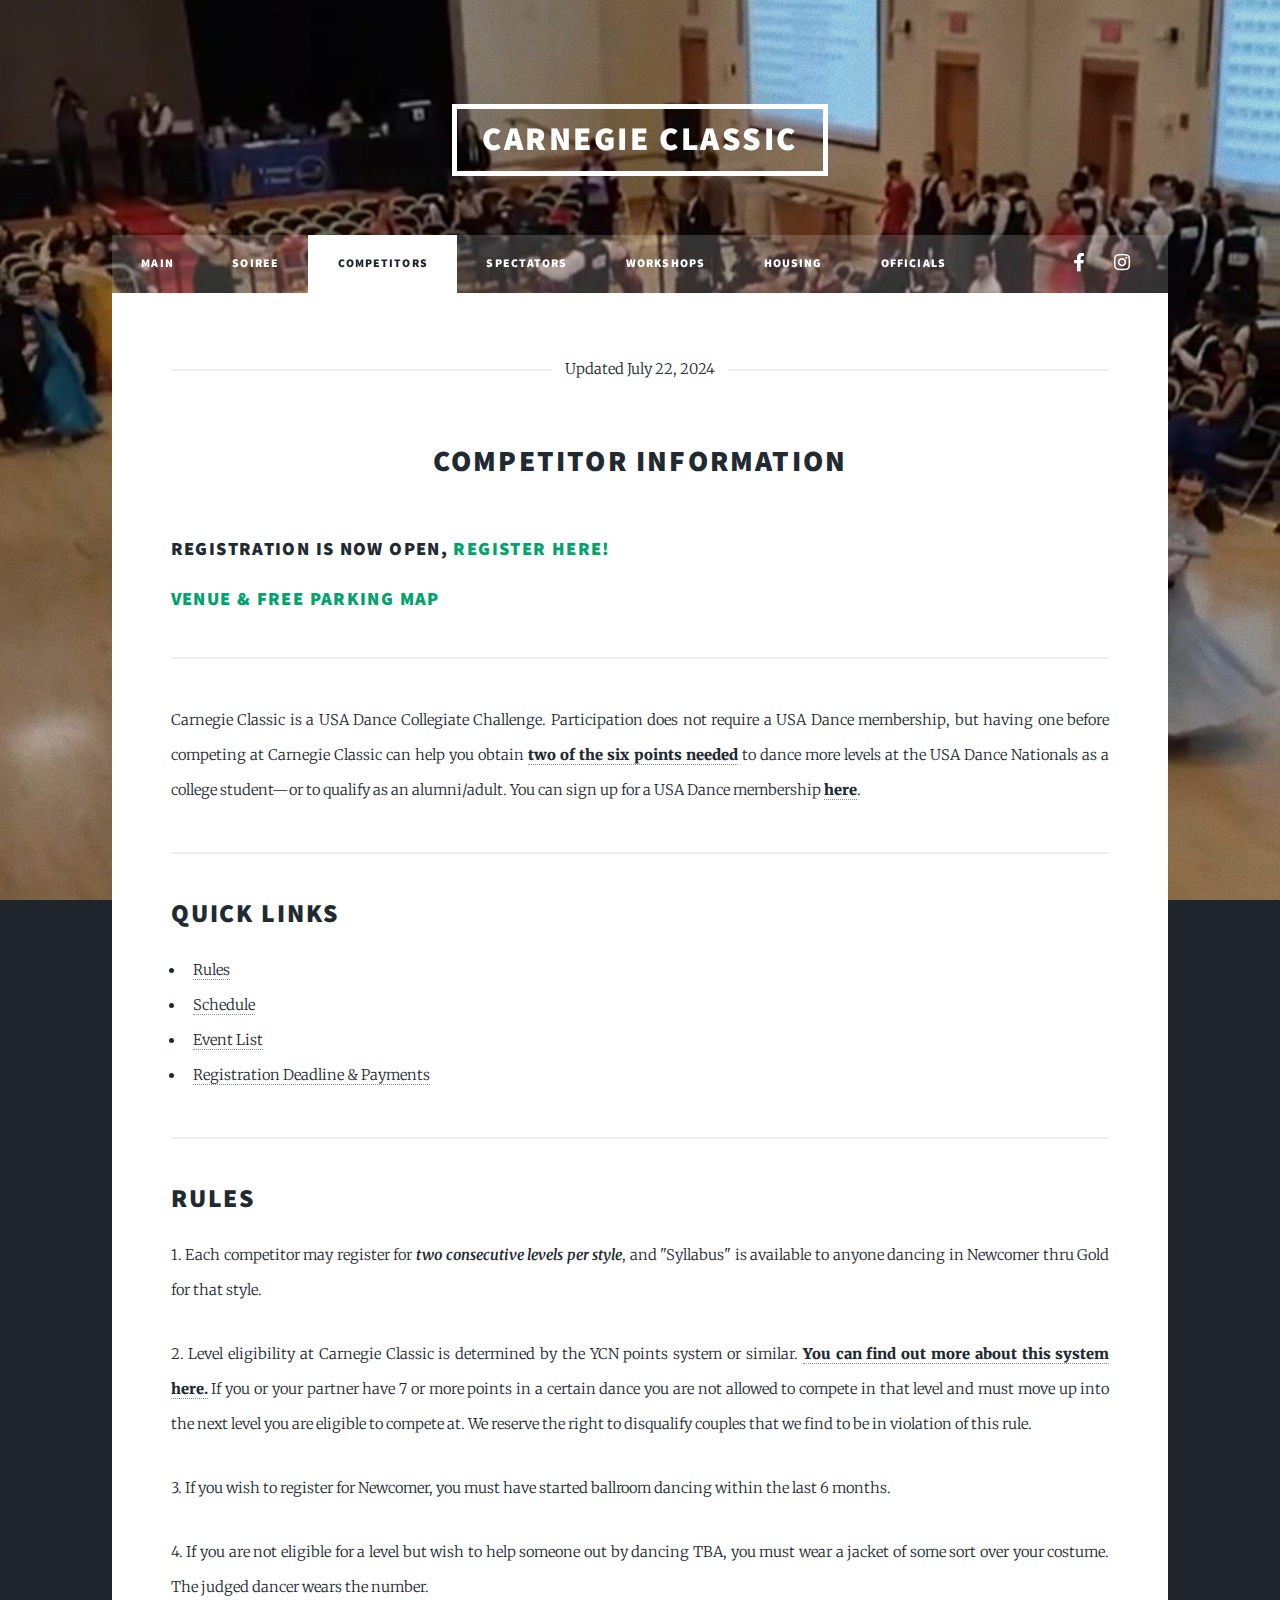
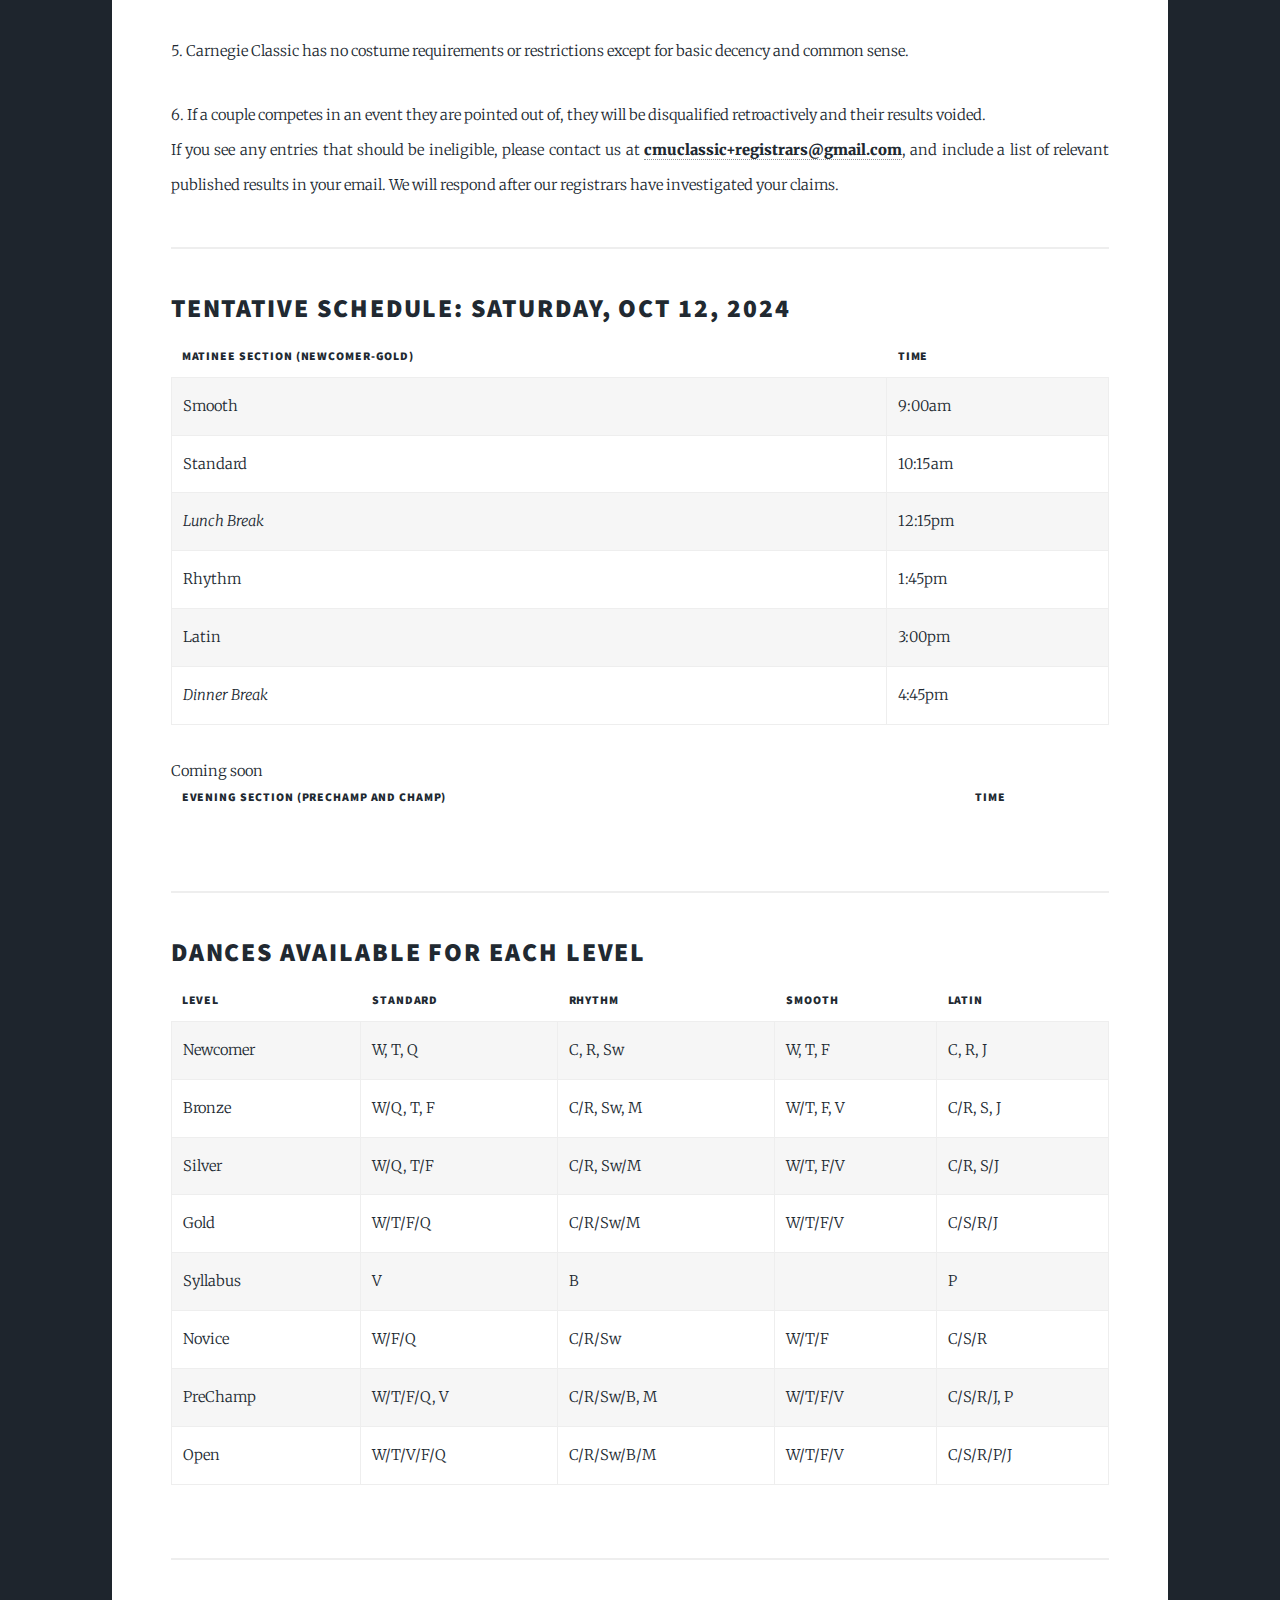
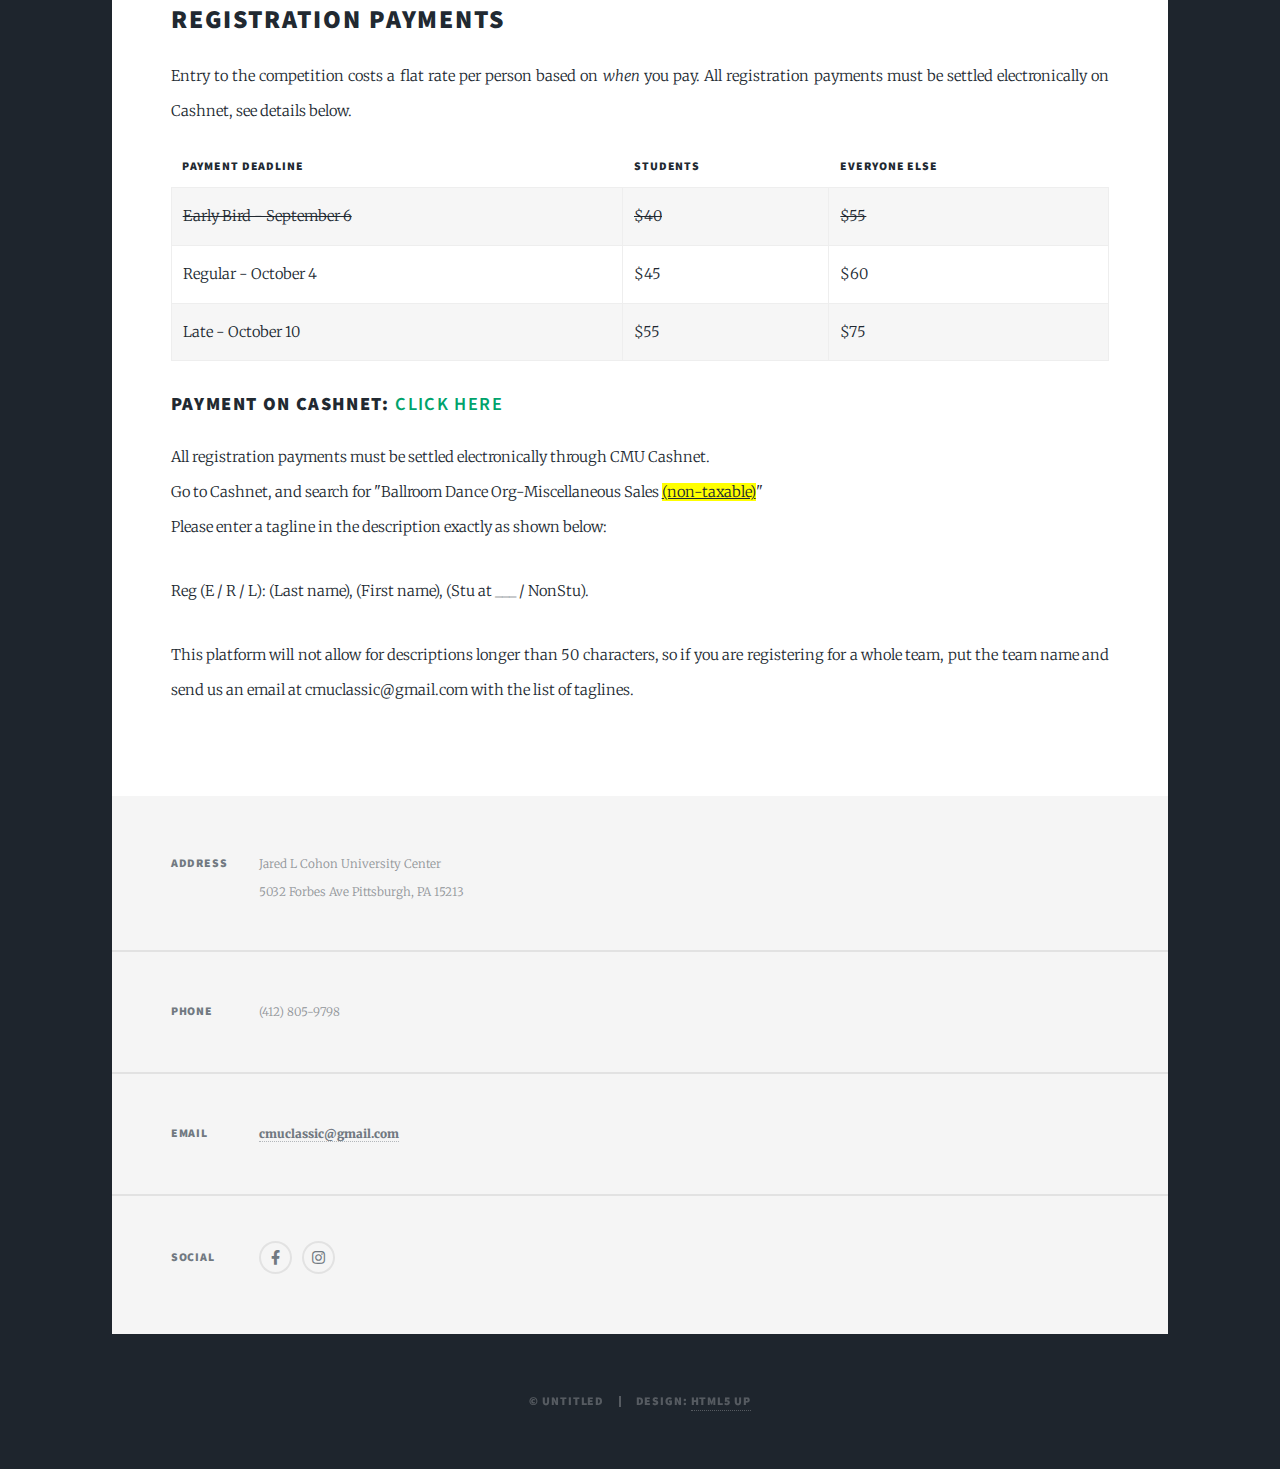
==== commit fdfa8eb6: "Early registration has passed" ====
--- a/public/competitors.html
+++ b/public/competitors.html
@@ -62,7 +62,7 @@
 								<!--<h2><u><a href="https://register.o2cm.com/?event=cmu">Registration on O2CM</a></u>. Scroll to bottom for payment details.</h2>
 								<h2><u><a href="https://docs.google.com/spreadsheets/d/1iOhc-nKPouMt14czuToZj08ak_cUSsRpEIFvj__OU64/edit#gid=316443021">TBA finder spreadsheet</a></u></h2>
 								<h2><a href="https://docs.google.com/spreadsheets/d/1MnOtUh9EvemouFBTq2i6w0i_U4WWKs6fi0B4z8DaUGA/edit?usp=sharing"><u>List of cash scholarship events</u></a></h2>-->
-                                                                <h3>Early registration is now open, <a target="_blank" href="https://carnegieclassic2024.web.app/">register here!</a></h3>
+                                                                <h3>Registration is now open, <a target="_blank" href="https://carnegieclassic2024.web.app/">register here!</a></h3>
 								<h3><a href="https://docs.google.com/document/d/1qh0gKAi2WoDYZVj6l-vQtR9Y3xlpYBOn0Vubq7VNdV8/edit?usp=sharing">Venue & Free Parking Map</a></h3>
                                                                 <hr/>
 								<p>
@@ -255,9 +255,9 @@
 										</thead>
 										<tbody>
 											<tr>
-												<td>Early Bird - September 6 </td>
-												<td>$40</td>
-												<td>$55</td>
+                                                                                                <td><s>Early Bird - September 6 </s></td>
+                                                                                                <td><s>$40</s></td>
+                                                                                                <td><s>$55</s></td>
 											</tr>
 											<tr>
 												<td>Regular - October 4</td>
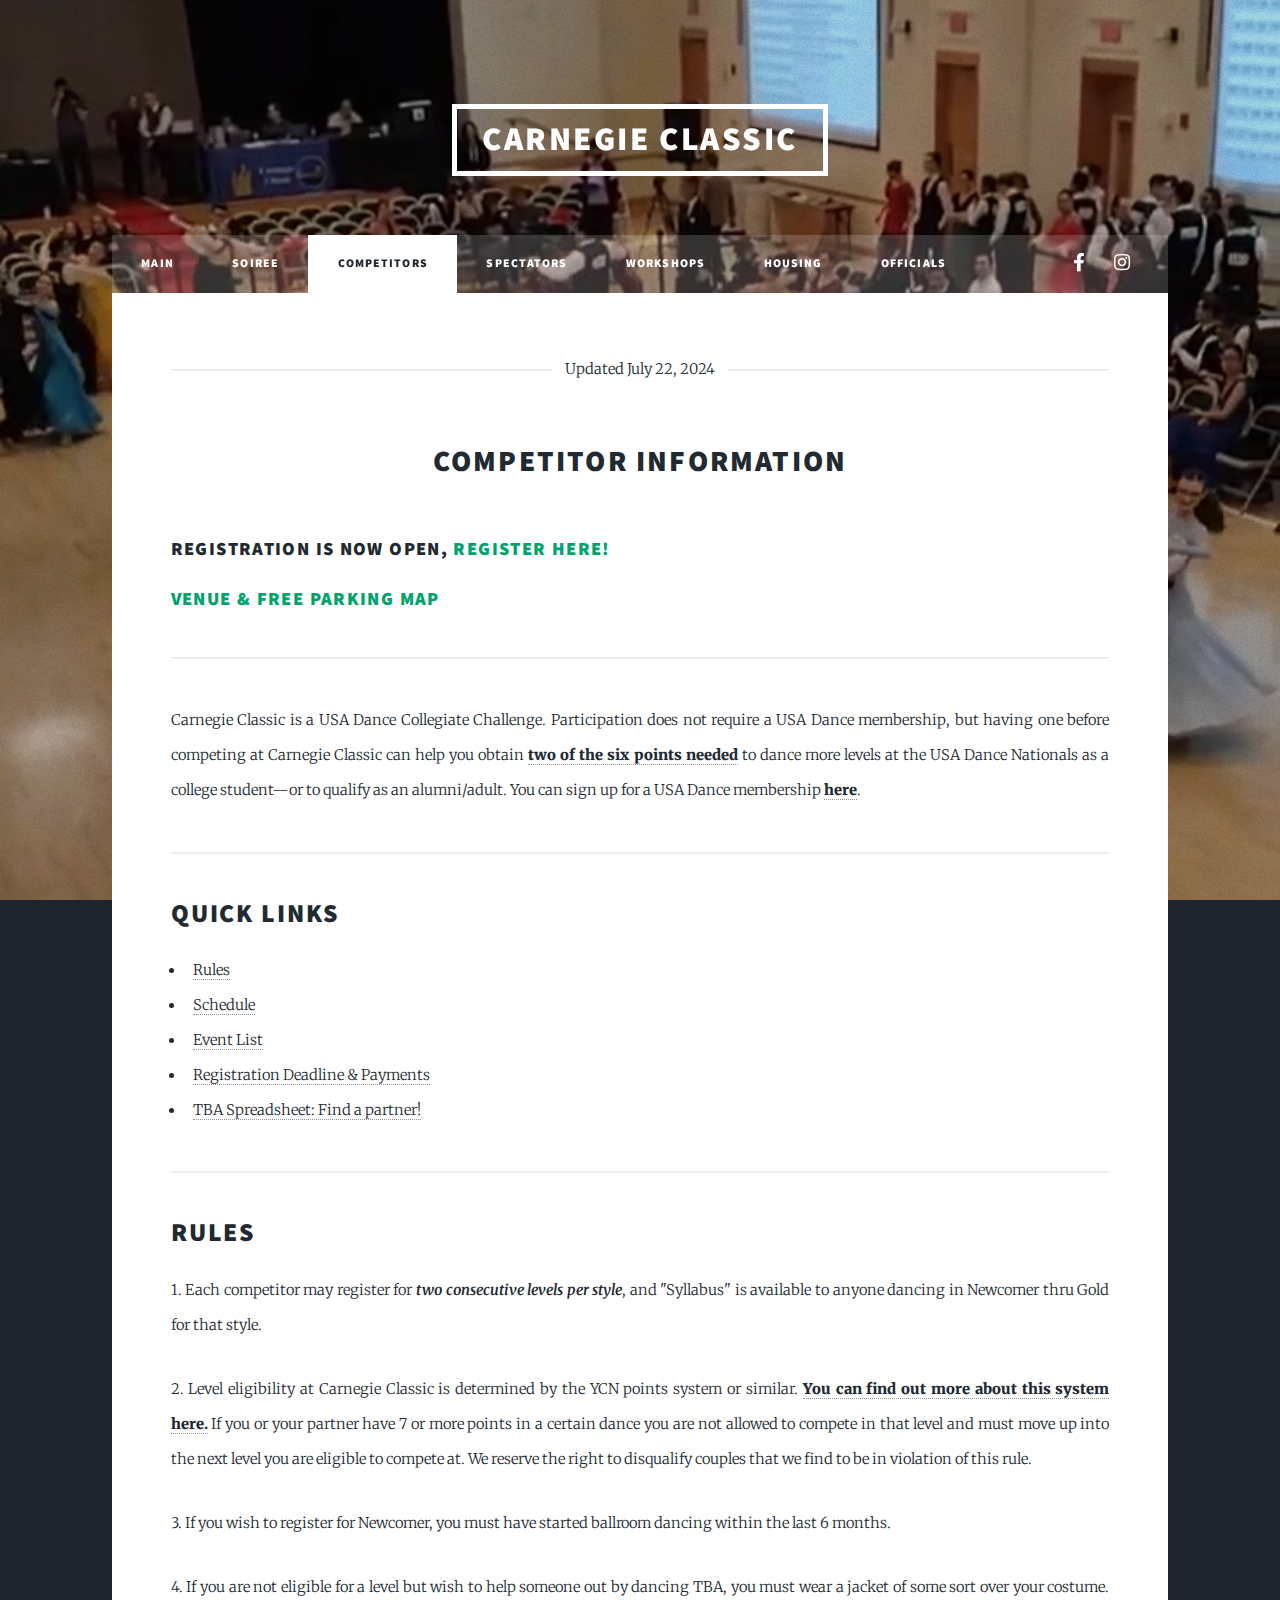
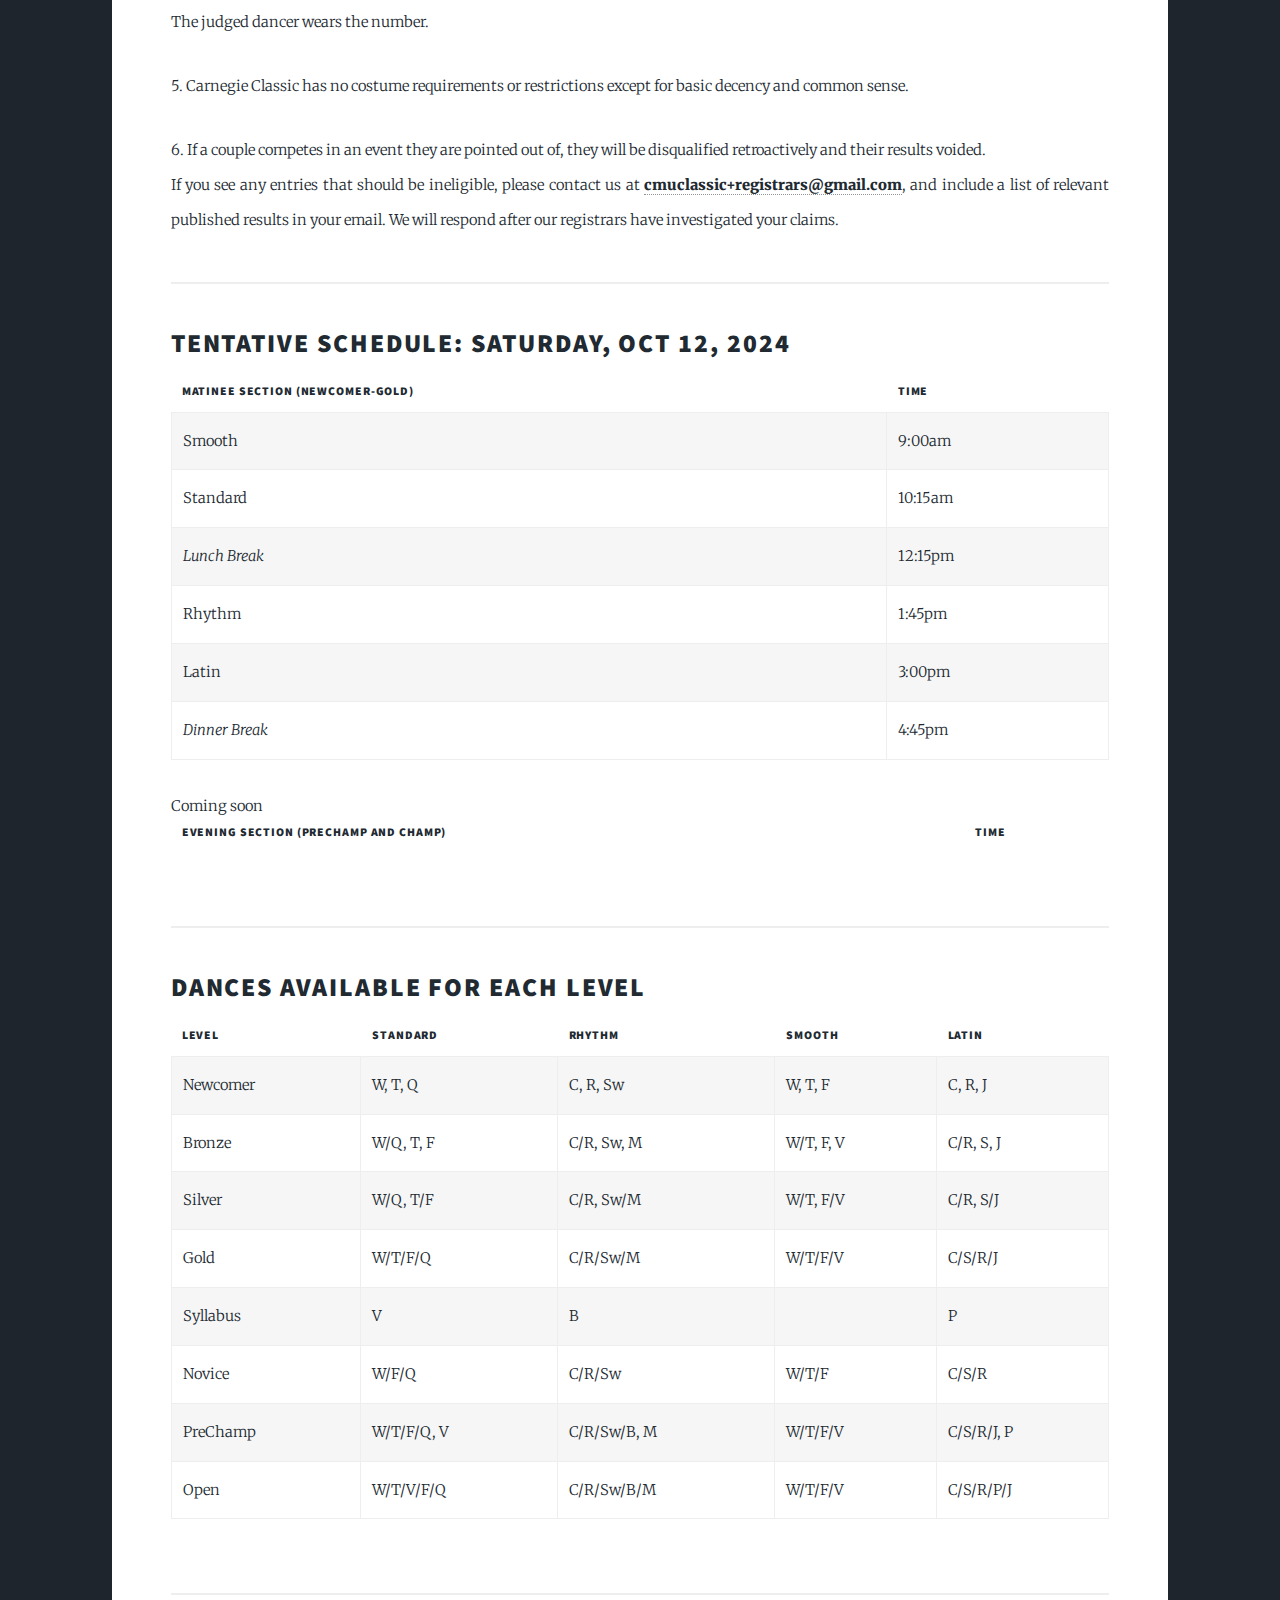
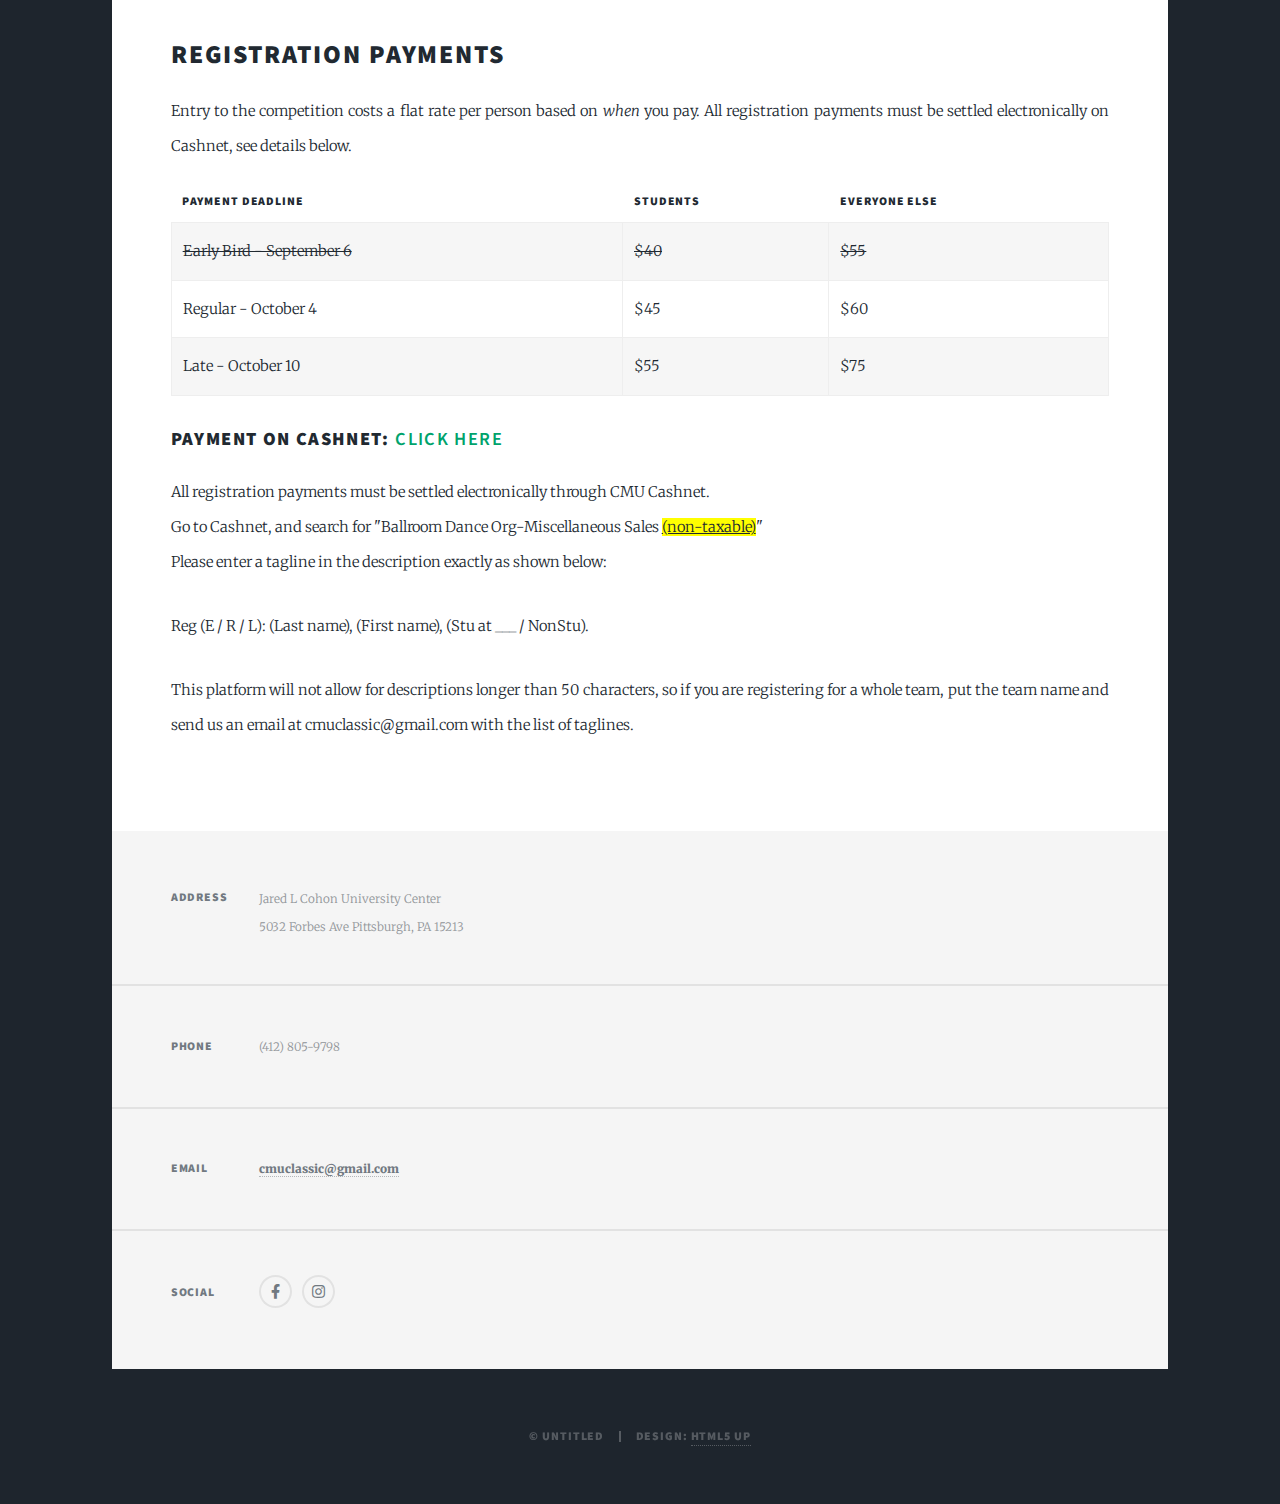
==== commit 4d36d9e6: "Add TBA spreadsheet link to competitors page" ====
--- a/public/competitors.html
+++ b/public/competitors.html
@@ -74,6 +74,7 @@
                                                                     <li><a href="#schedule">Schedule</a></li>
                                                                     <li><a href="#dances">Event List</a></li>
                                                                     <li><a href="#payments">Registration Deadline &amp; Payments</a></li>
+                                                                    <li><a href="https://docs.google.com/spreadsheets/d/1ABGyoaIjqS2ItaNJGz2W0dTo5GOnGMcAbm6qRra9FxM/edit?usp=sharing">TBA Spreadsheet: Find a partner!</a></li>
                                                                 </ul>
                                                                 <hr/>
 								<h2 id="rules">Rules</h2>
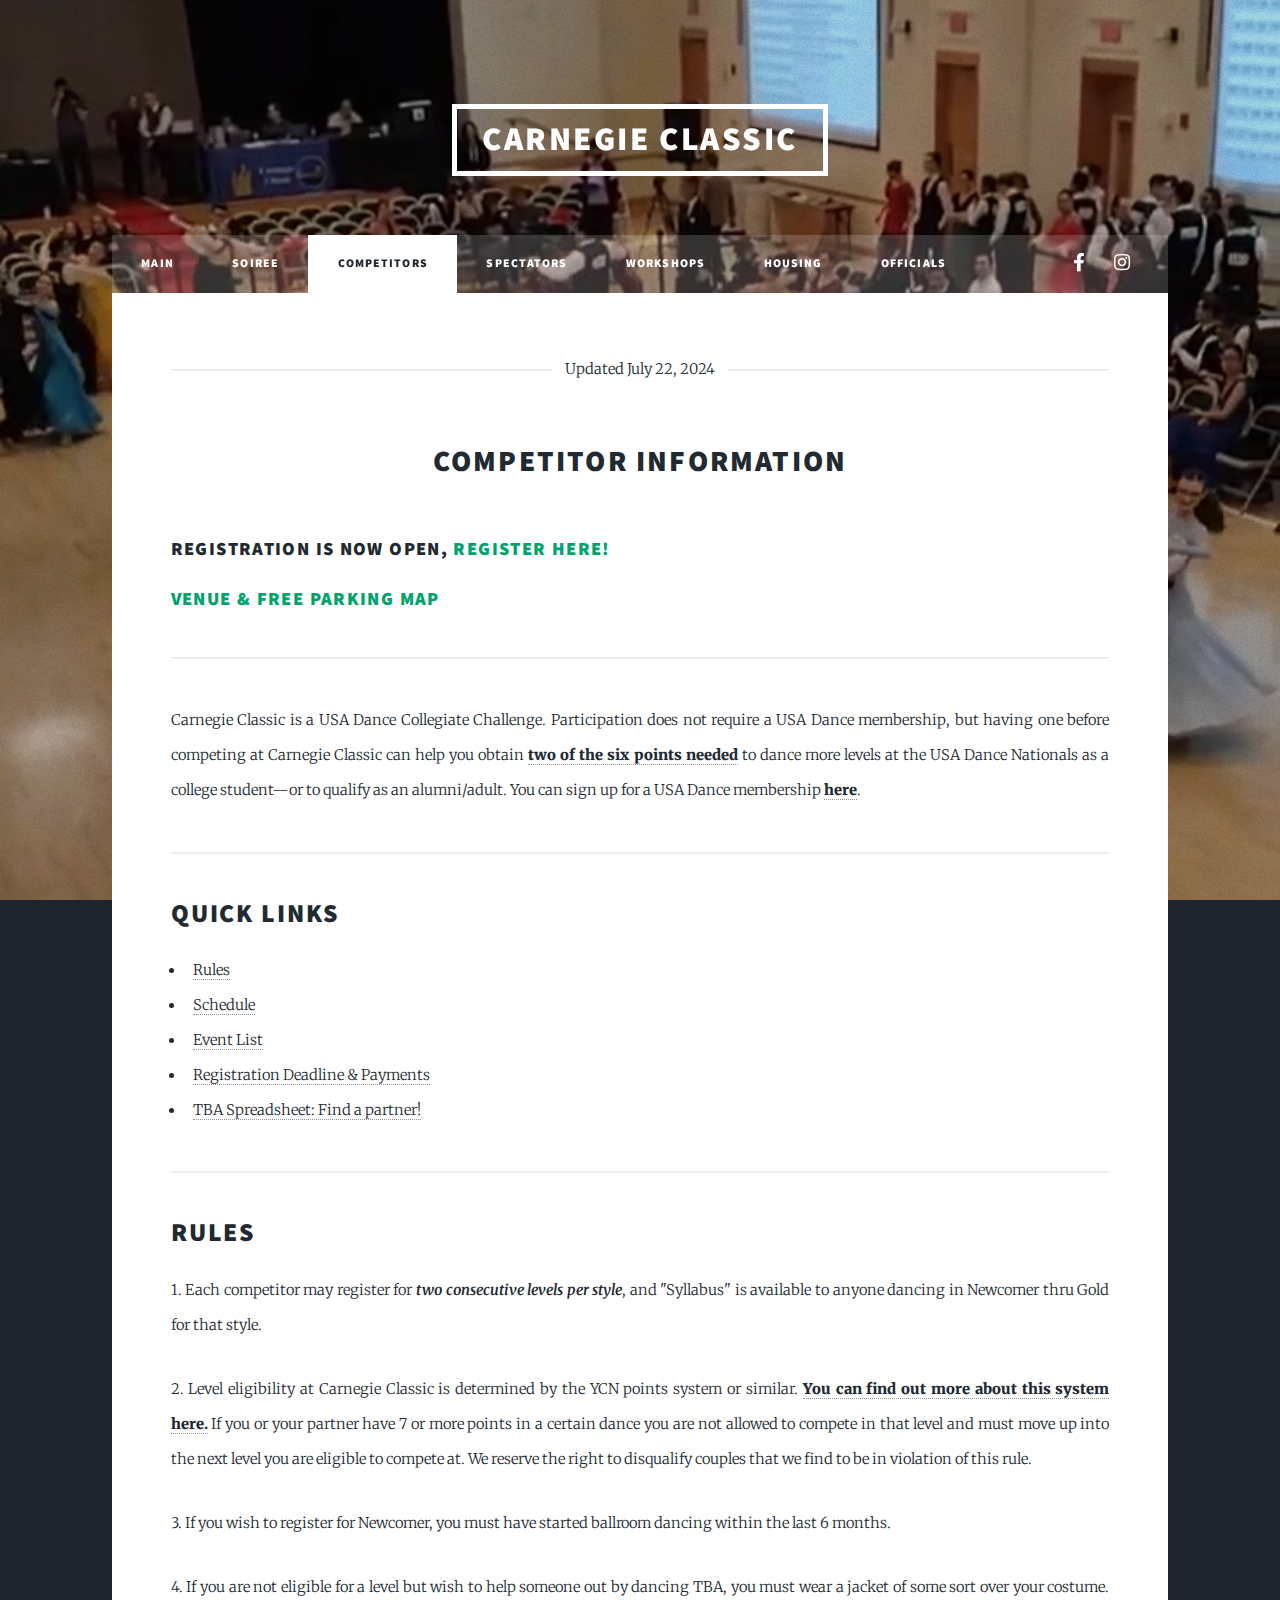
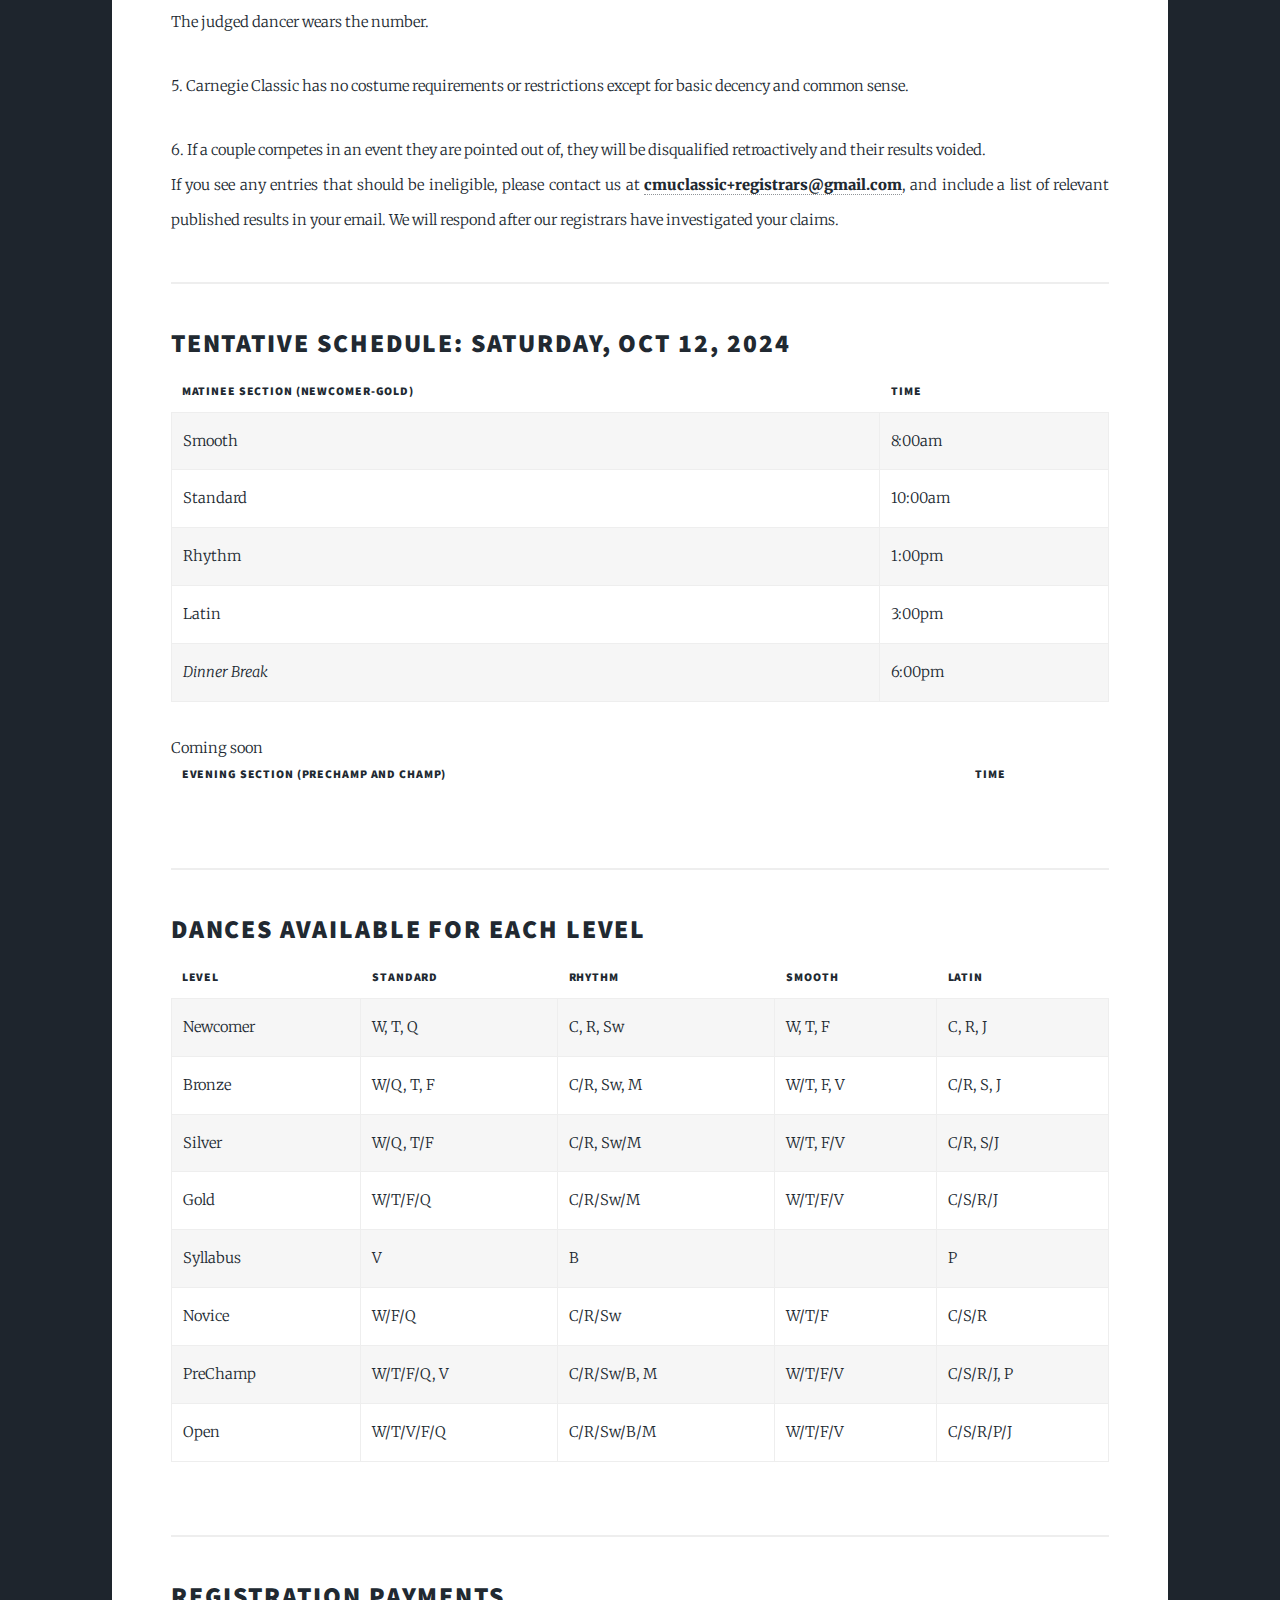
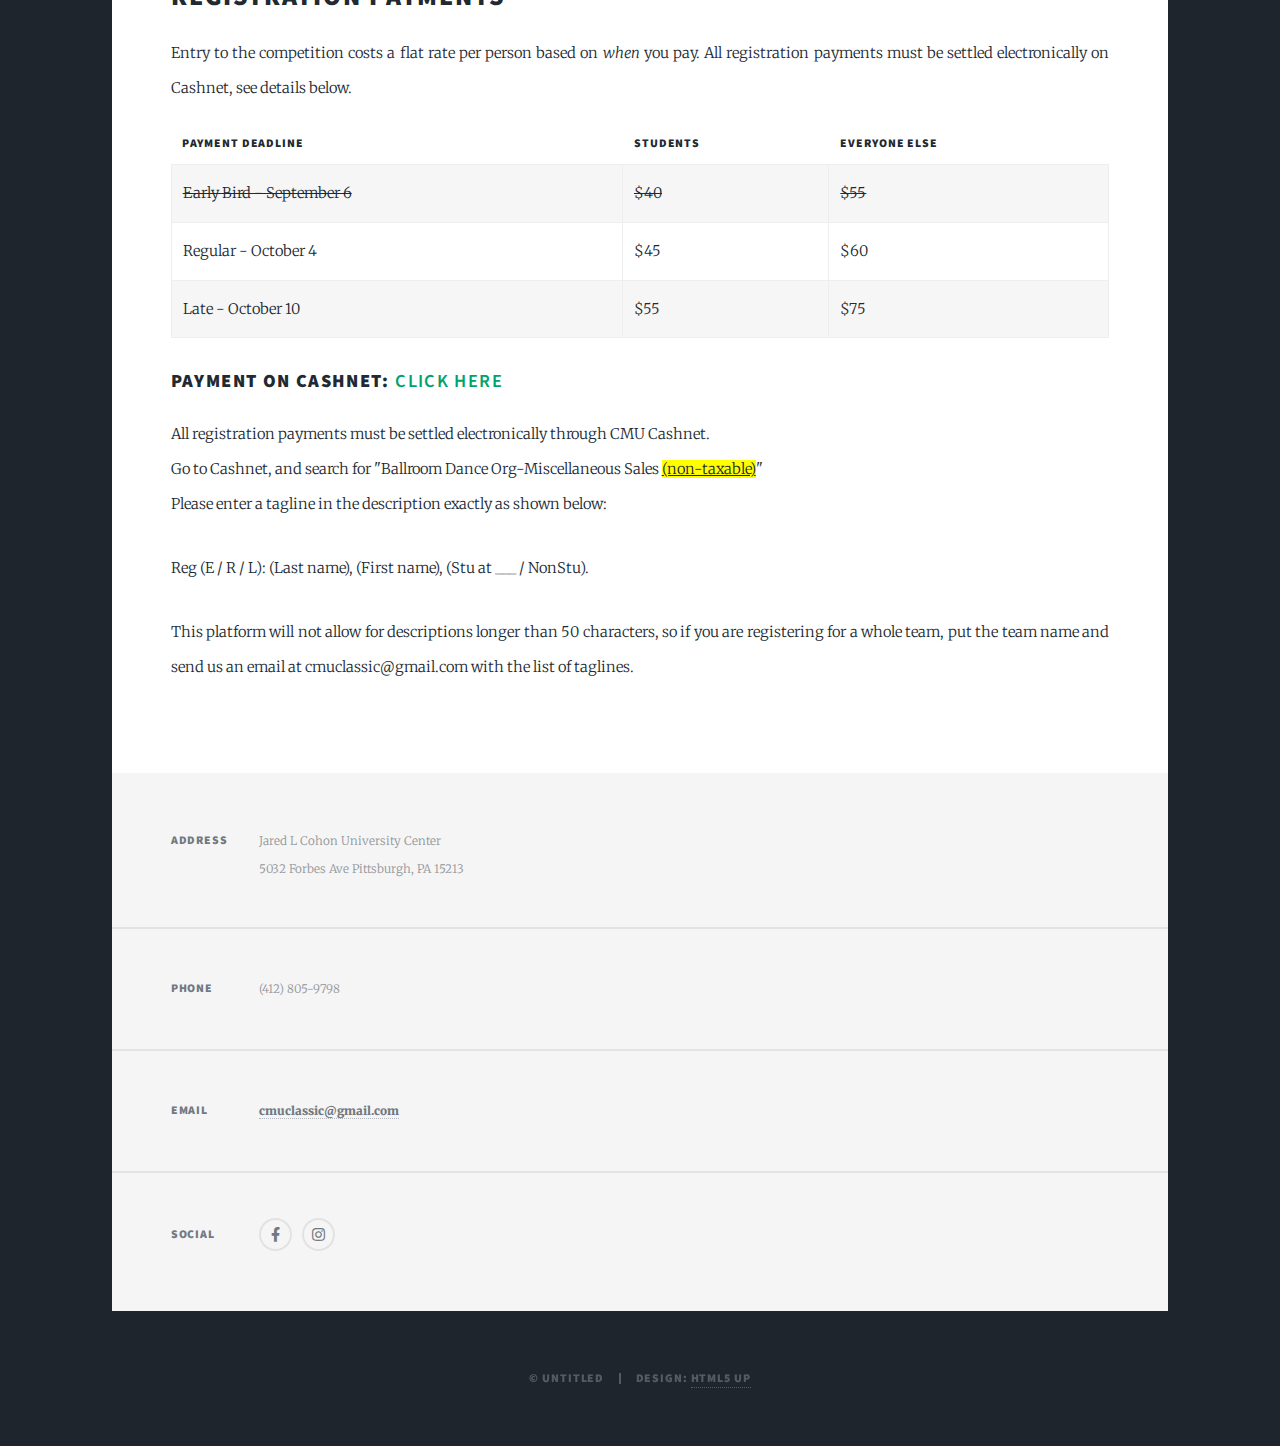
==== commit f0aba2bf: "Update schedule" ====
--- a/public/competitors.html
+++ b/public/competitors.html
@@ -74,7 +74,7 @@
                                                                     <li><a href="#schedule">Schedule</a></li>
                                                                     <li><a href="#dances">Event List</a></li>
                                                                     <li><a href="#payments">Registration Deadline &amp; Payments</a></li>
-                                                                    <li><a href="https://docs.google.com/spreadsheets/d/1ABGyoaIjqS2ItaNJGz2W0dTo5GOnGMcAbm6qRra9FxM/edit?usp=sharing">TBA Spreadsheet: Find a partner!</a></li>
+                                                                    <li><a href="https://docs.google.com/spreadsheets/d/1iOhc-nKPouMt14czuToZj08ak_cUSsRpEIFvj__OU64/edit?usp=sharing">TBA Spreadsheet: Find a partner!</a></li>
                                                                 </ul>
                                                                 <hr/>
 								<h2 id="rules">Rules</h2>
@@ -101,19 +101,15 @@
 										<tbody>
 											<tr>
 												<td>Smooth</td>
-												<td>9:00am</td>
+												<td>8:00am</td>
 											</tr>
 											<tr>
 												<td>Standard</td>
-												<td>10:15am</td>
-											</tr>
-											<tr>
-												<td><i>Lunch Break</i></td>
-												<td>12:15pm</td>
+												<td>10:00am</td>
 											</tr>
 											<tr>
 												<td>Rhythm</td>
-												<td>1:45pm</td>
+												<td>1:00pm</td>
 											</tr>
 											<tr>
 												<td>Latin</td>
@@ -121,7 +117,7 @@
 											</tr>
 											<tr>
 												<td><i>Dinner Break</i></td>
-												<td>4:45pm</td>
+												<td>6:00pm</td>
 											</tr>
                                         </tbody>
 									</table>
@@ -135,10 +131,8 @@
 											</tr>
 										</thead>
 										<tbody>
-											<tr>Coming soon</tr>
-
-											<!--
-											<tr>
+                                                                                        <tr>Coming soon</tr>
+											<!--<tr>
 												<td><i>Performance by PGH Casineros, Noel Quintana, and Jose Rivera</i></td>
 												<td>7:00pm</td>
 											</tr>
@@ -165,7 +159,7 @@
 											<tr>
 												<td>Latin</td>
 												<td>8:50pm</td>
-											</tr>-->
+                                                                                        </tr>-->
 										</tbody>
 									</table>
 								</div>
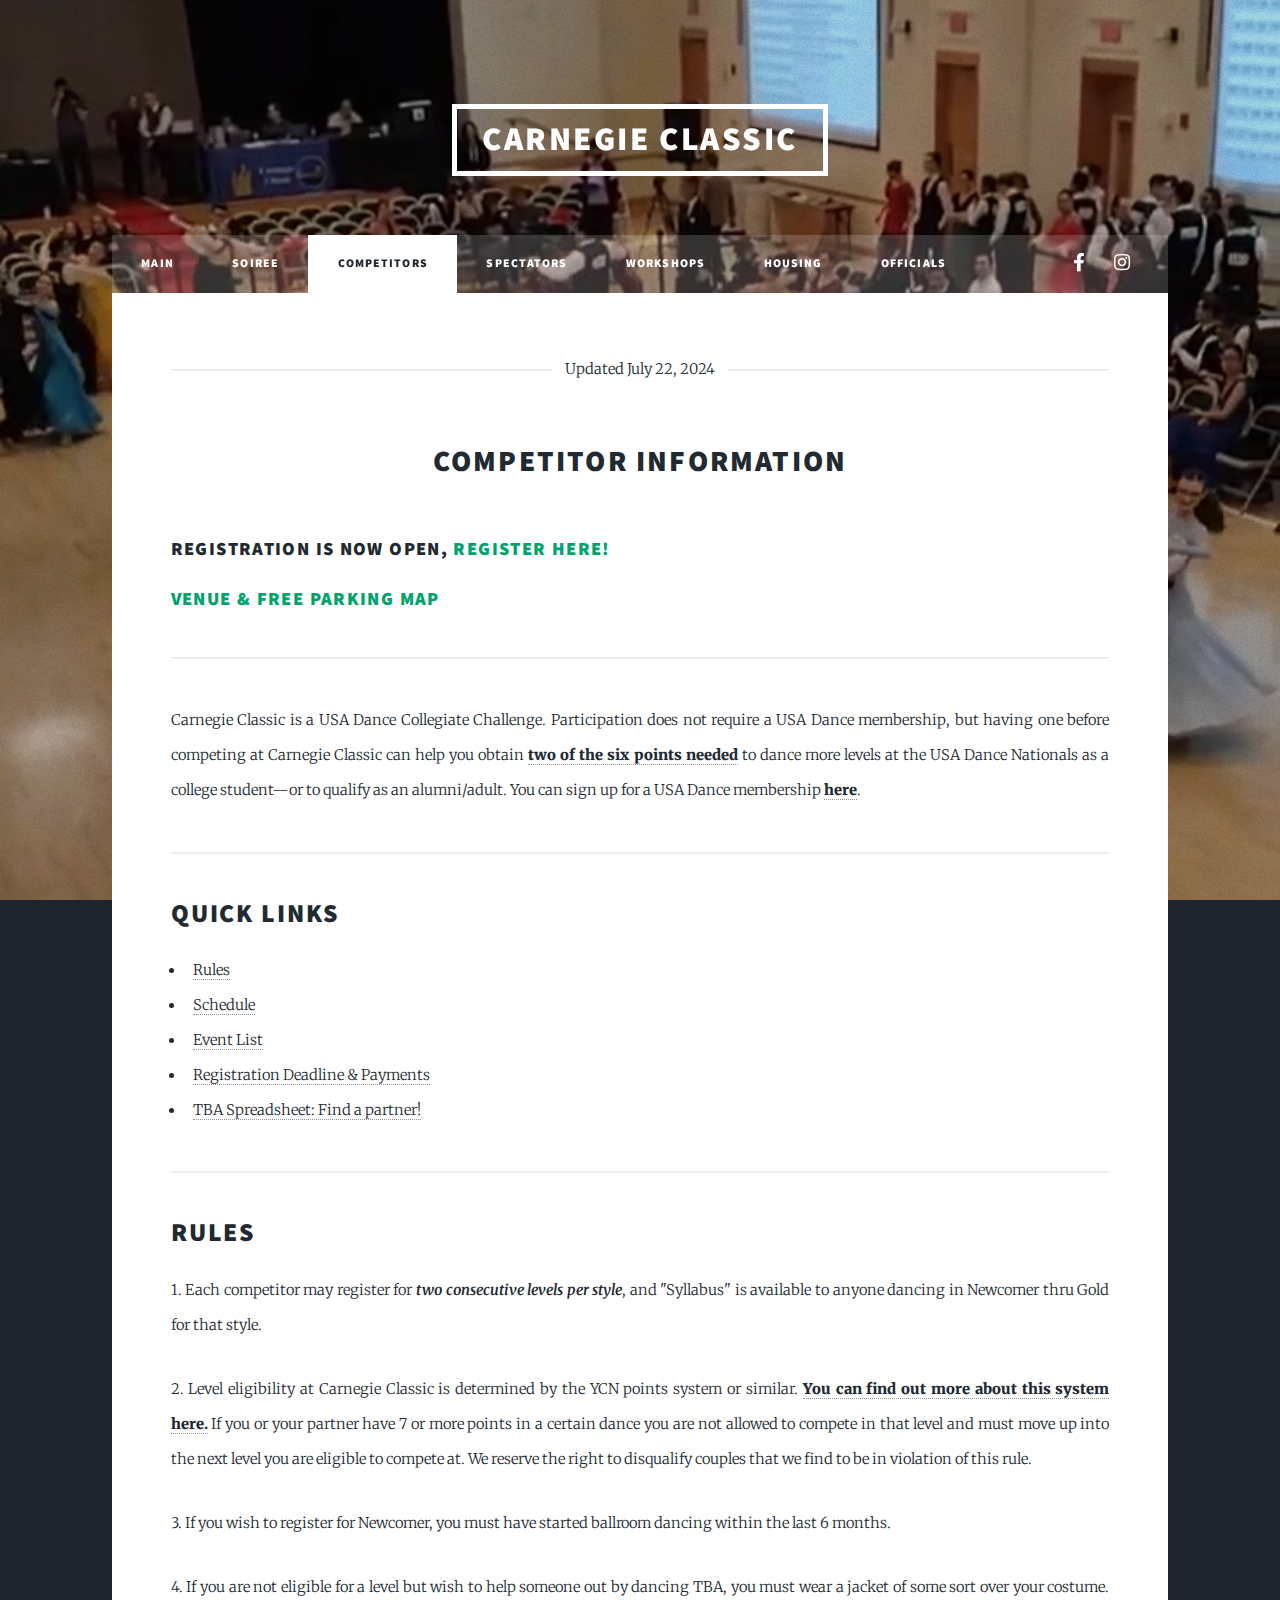
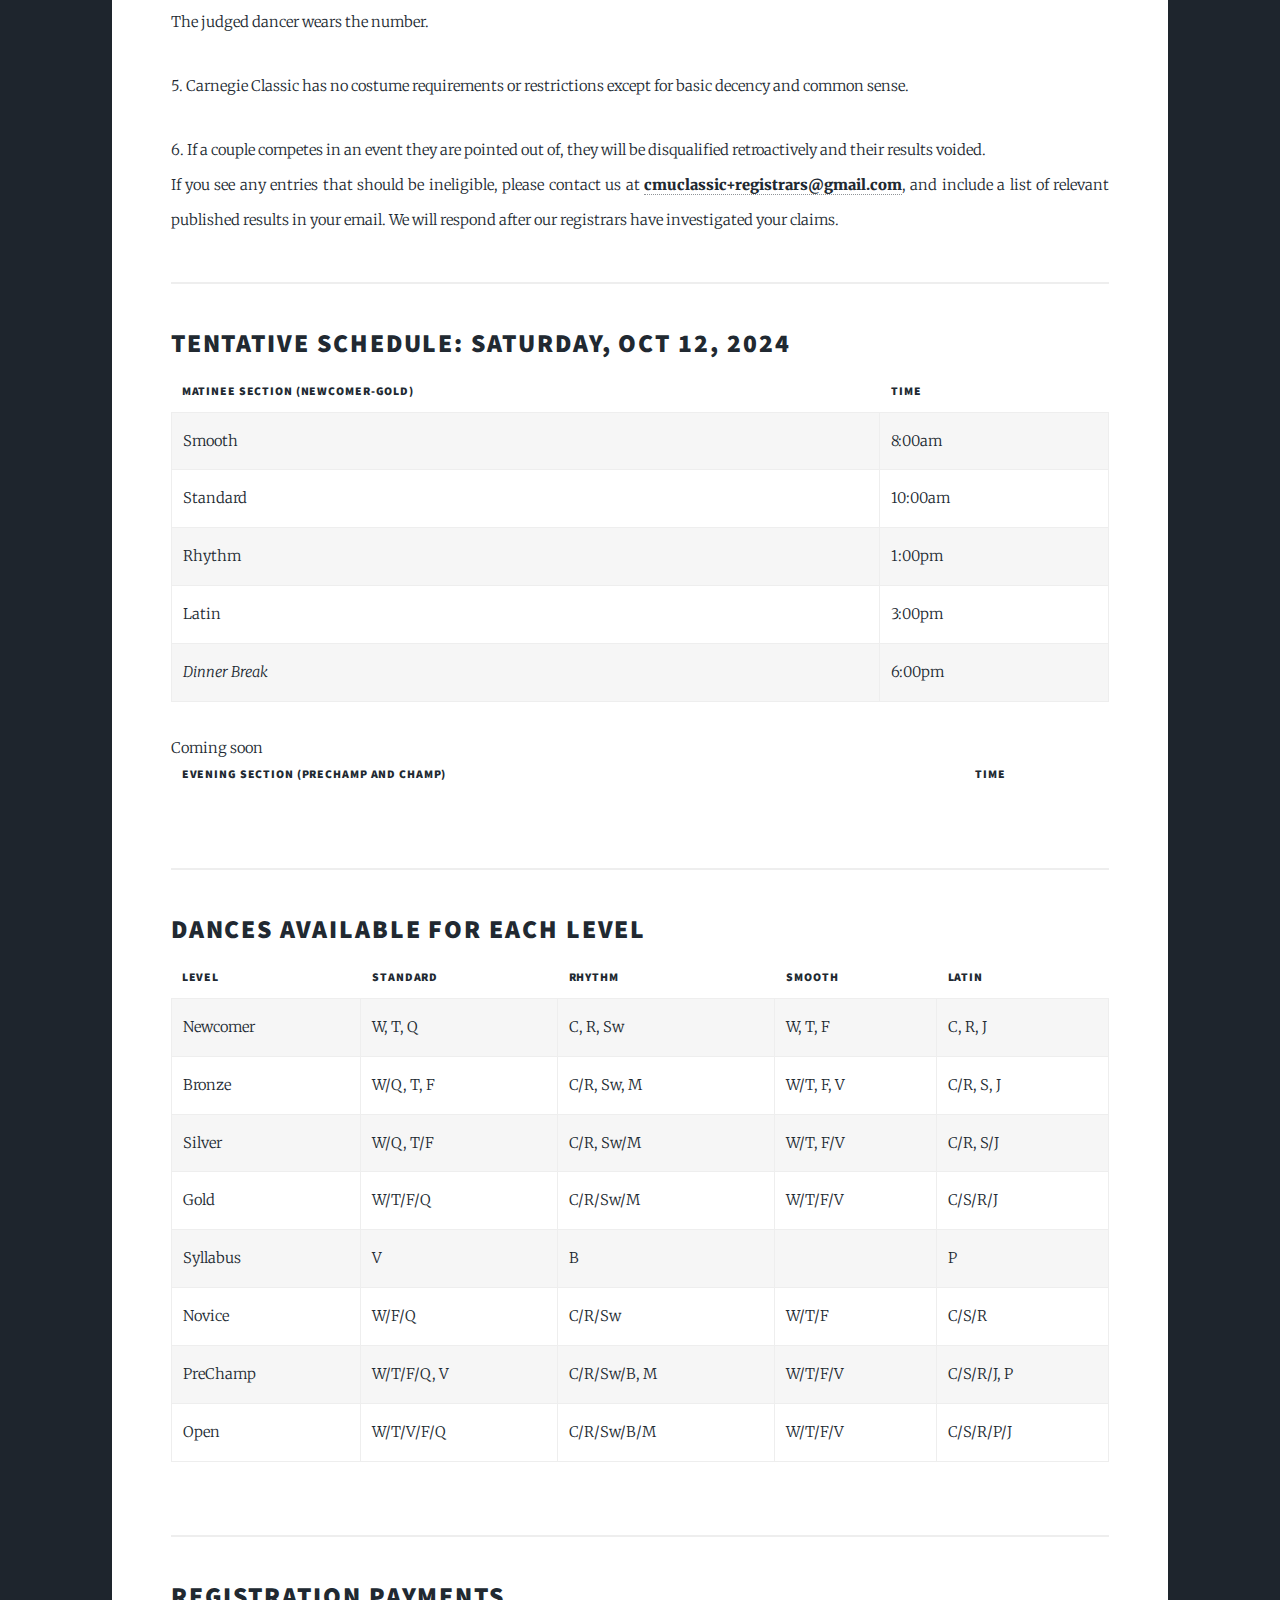
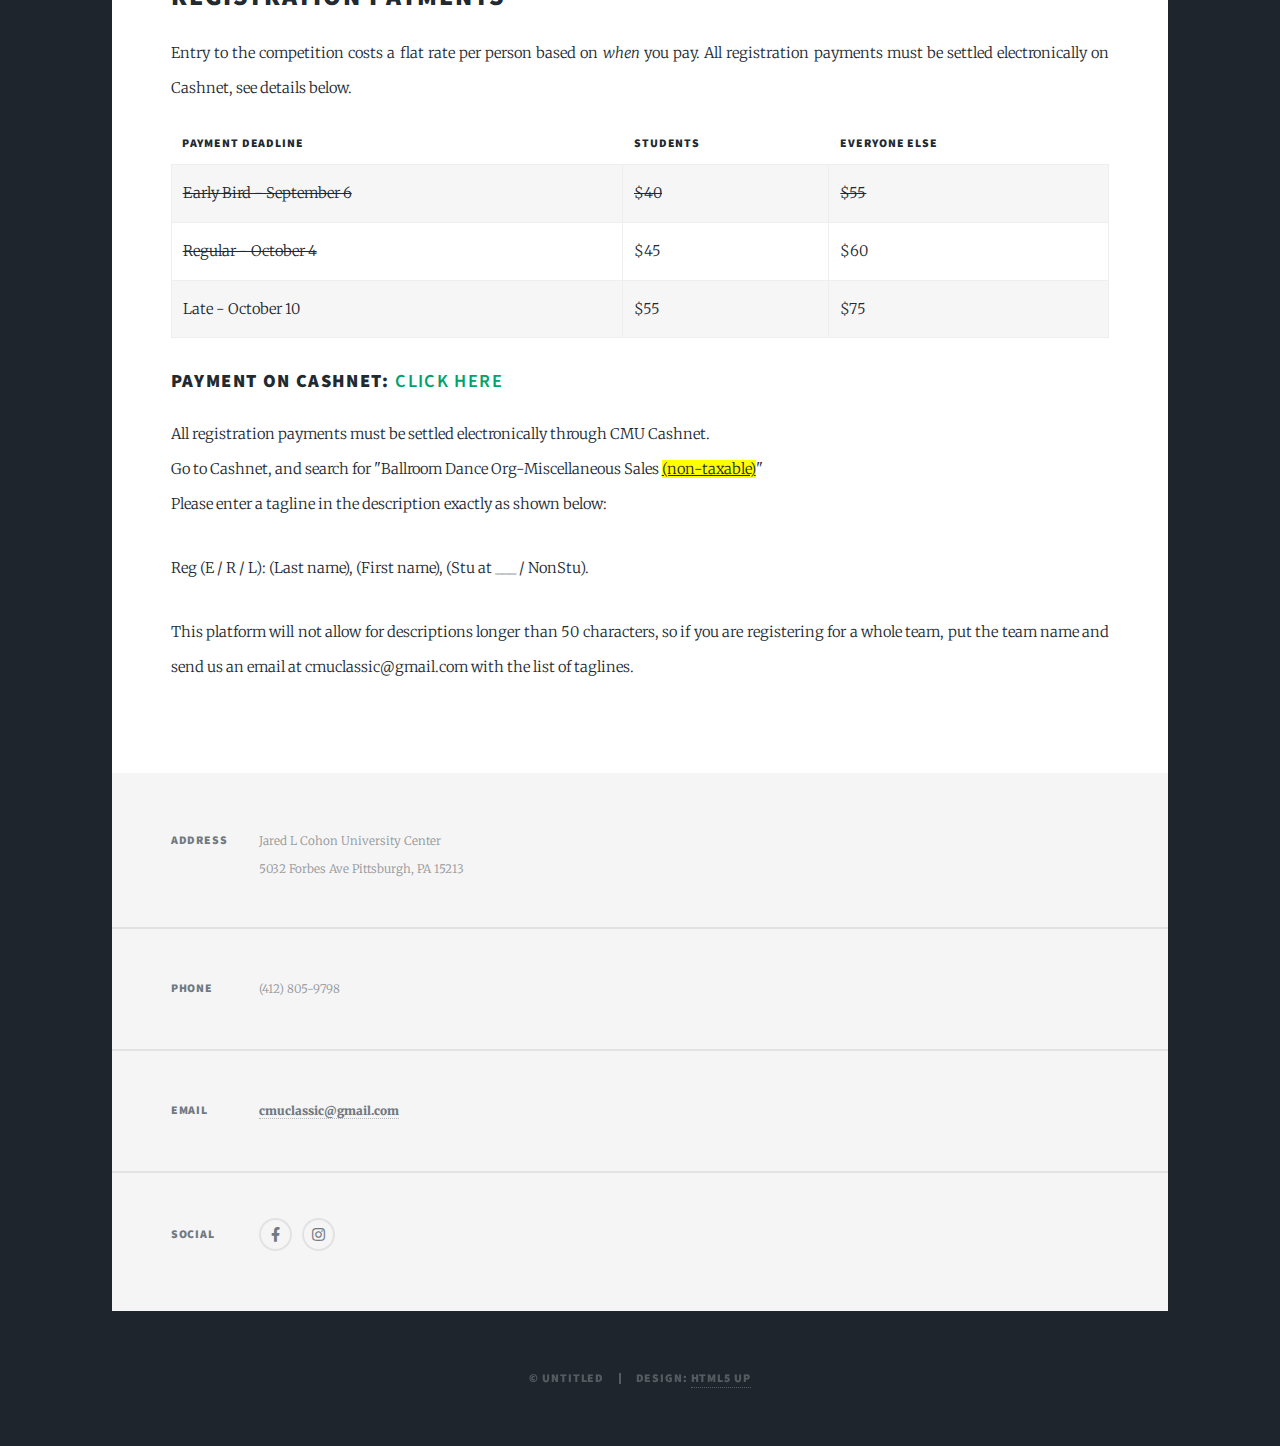
==== commit a1d17319: "Regular deadline passed" ====
--- a/public/competitors.html
+++ b/public/competitors.html
@@ -255,7 +255,7 @@
                                                                                                 <td><s>$55</s></td>
 											</tr>
 											<tr>
-												<td>Regular - October 4</td>
+                                                                                            <td><s>Regular - October 4</s></td>
 												<td>$45</td>
 												<td>$60</td>
 											</tr>
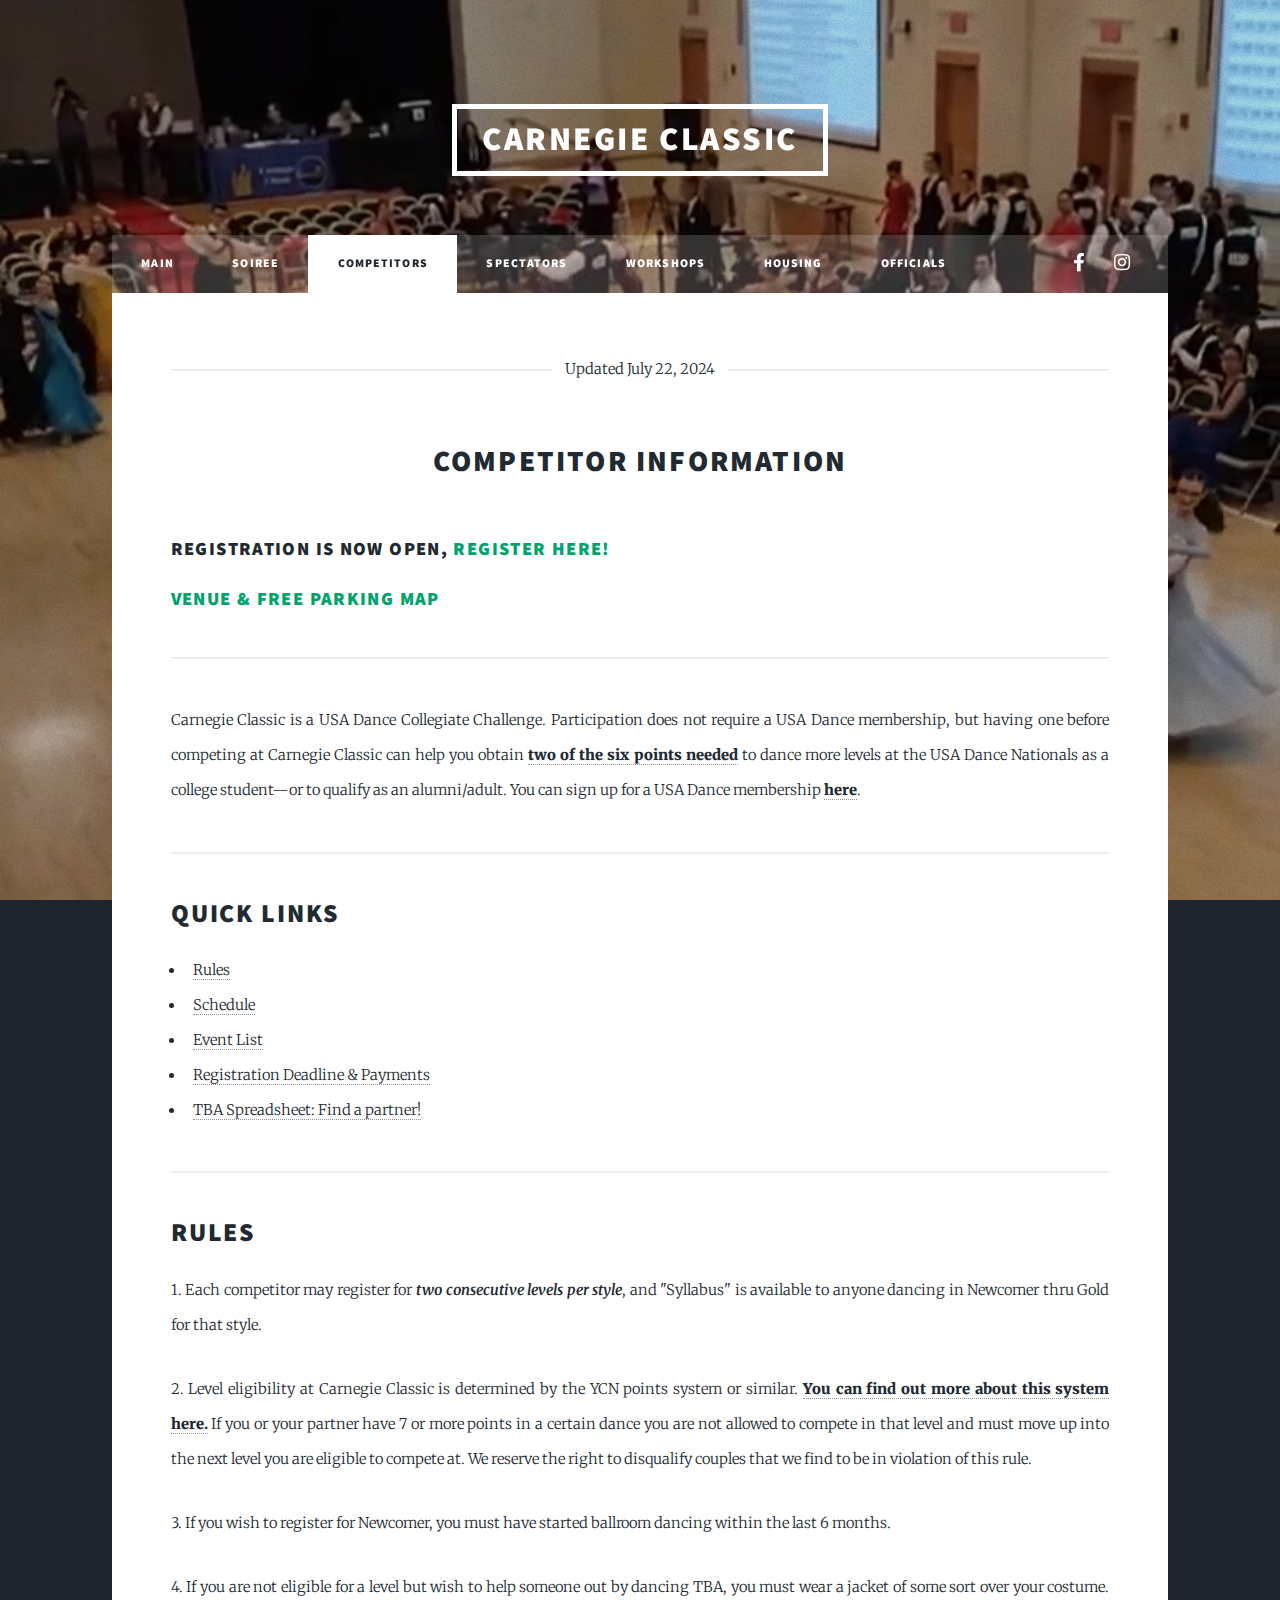
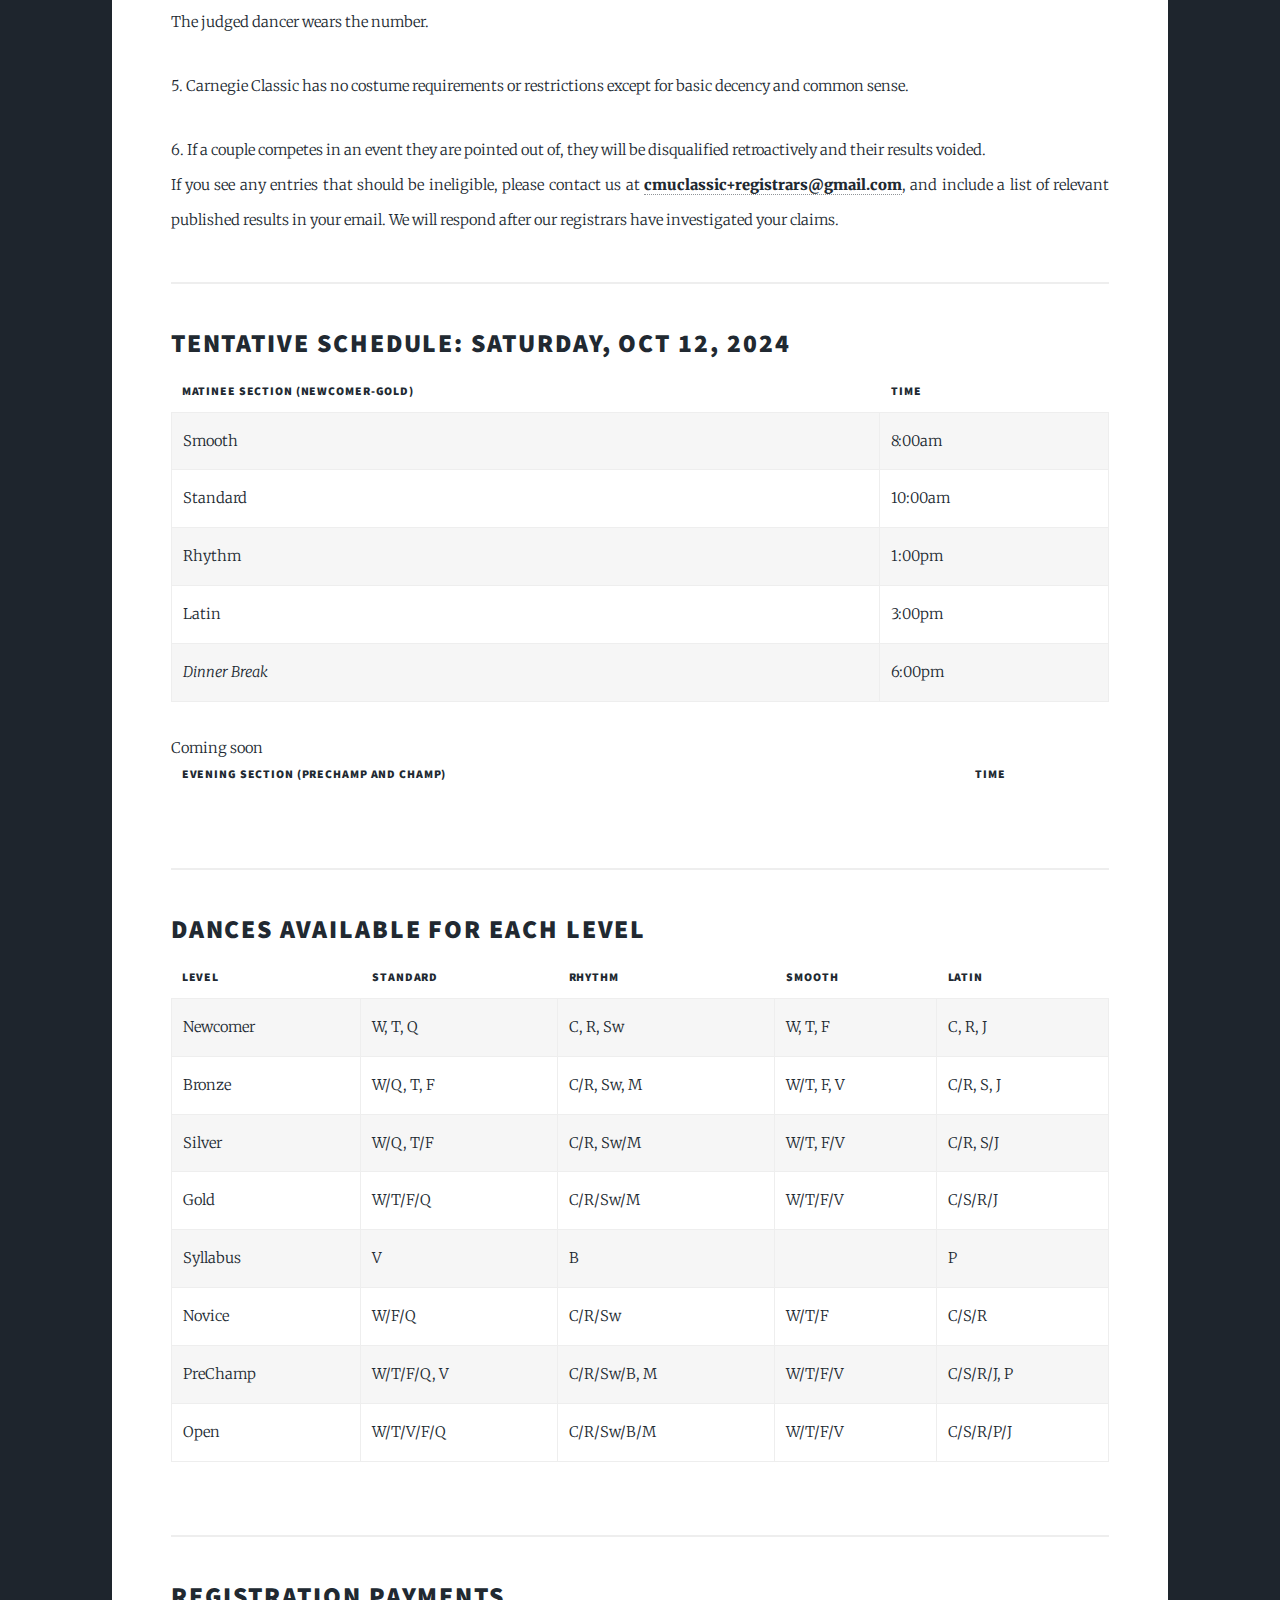
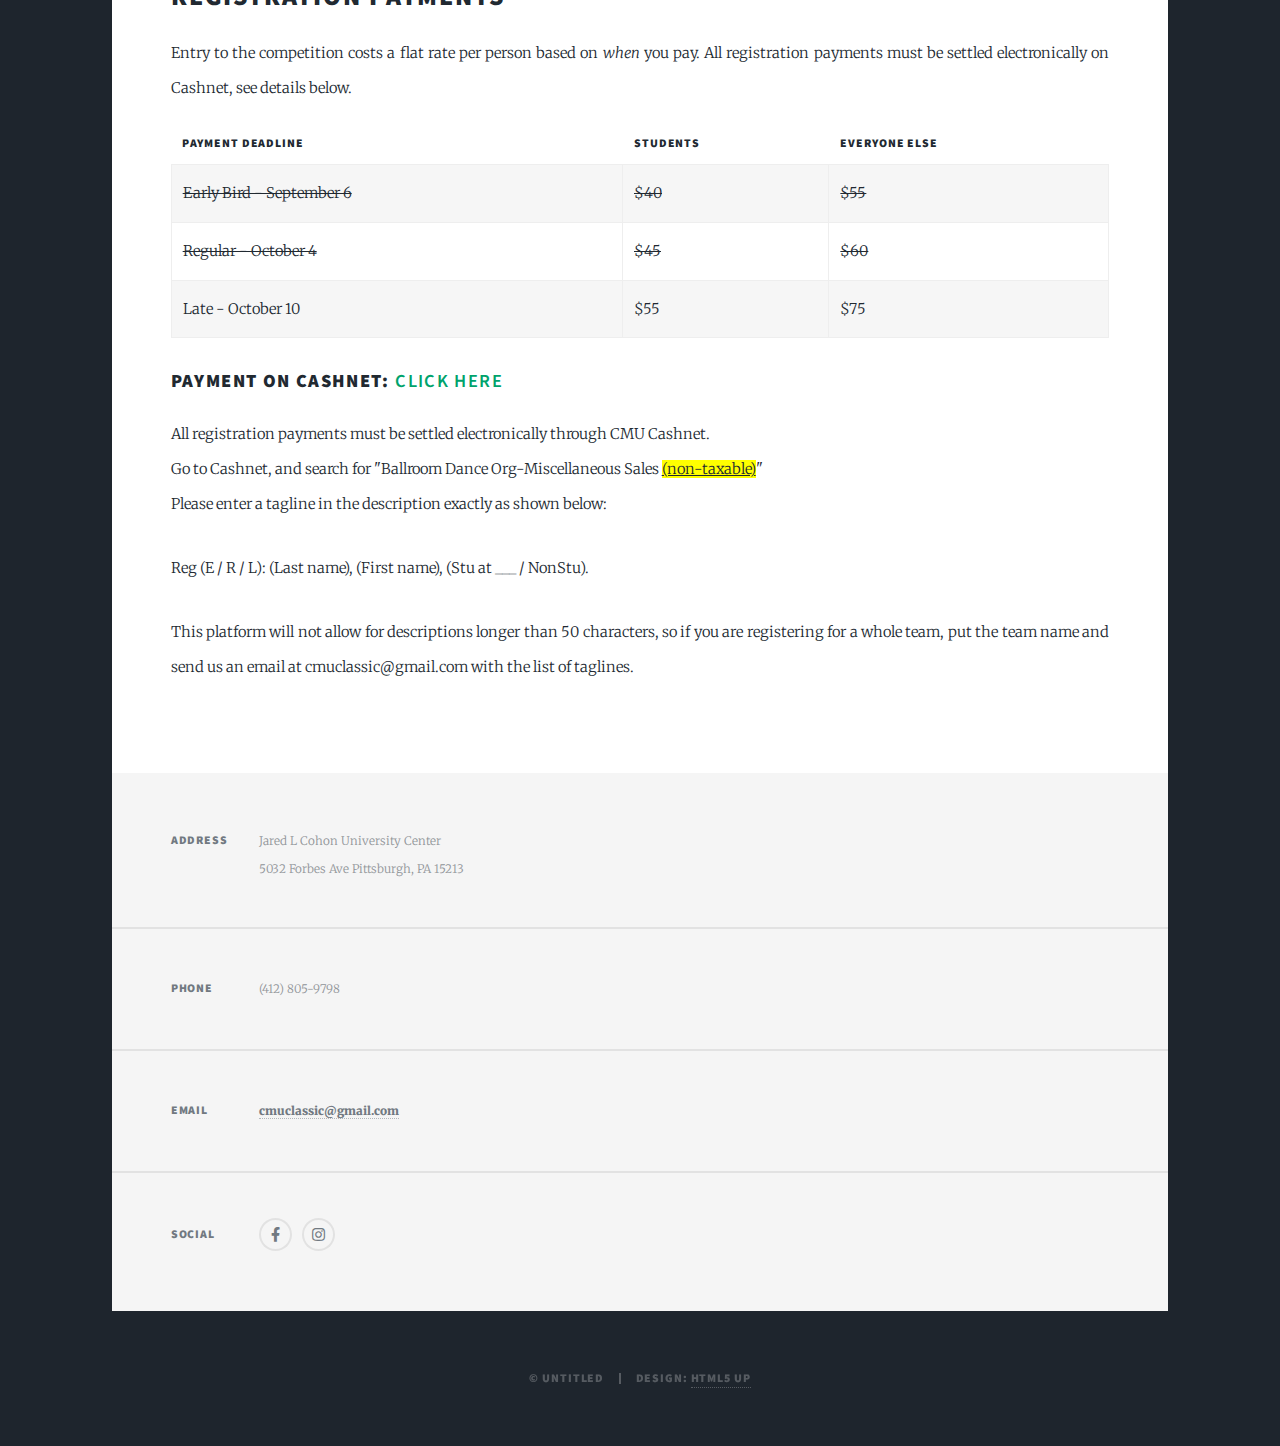
==== commit c8497c8a: "Also cross out prices" ====
--- a/public/competitors.html
+++ b/public/competitors.html
@@ -255,9 +255,9 @@
                                                                                                 <td><s>$55</s></td>
 											</tr>
 											<tr>
-                                                                                            <td><s>Regular - October 4</s></td>
-												<td>$45</td>
-												<td>$60</td>
+                                                                                                <td><s>Regular - October 4</s></td>
+                                                                                                <td><s>$45</s></td>
+                                                                                                <td><s>$60</s></td>
 											</tr>
 											<tr>
 												<td>Late - October 10</td>
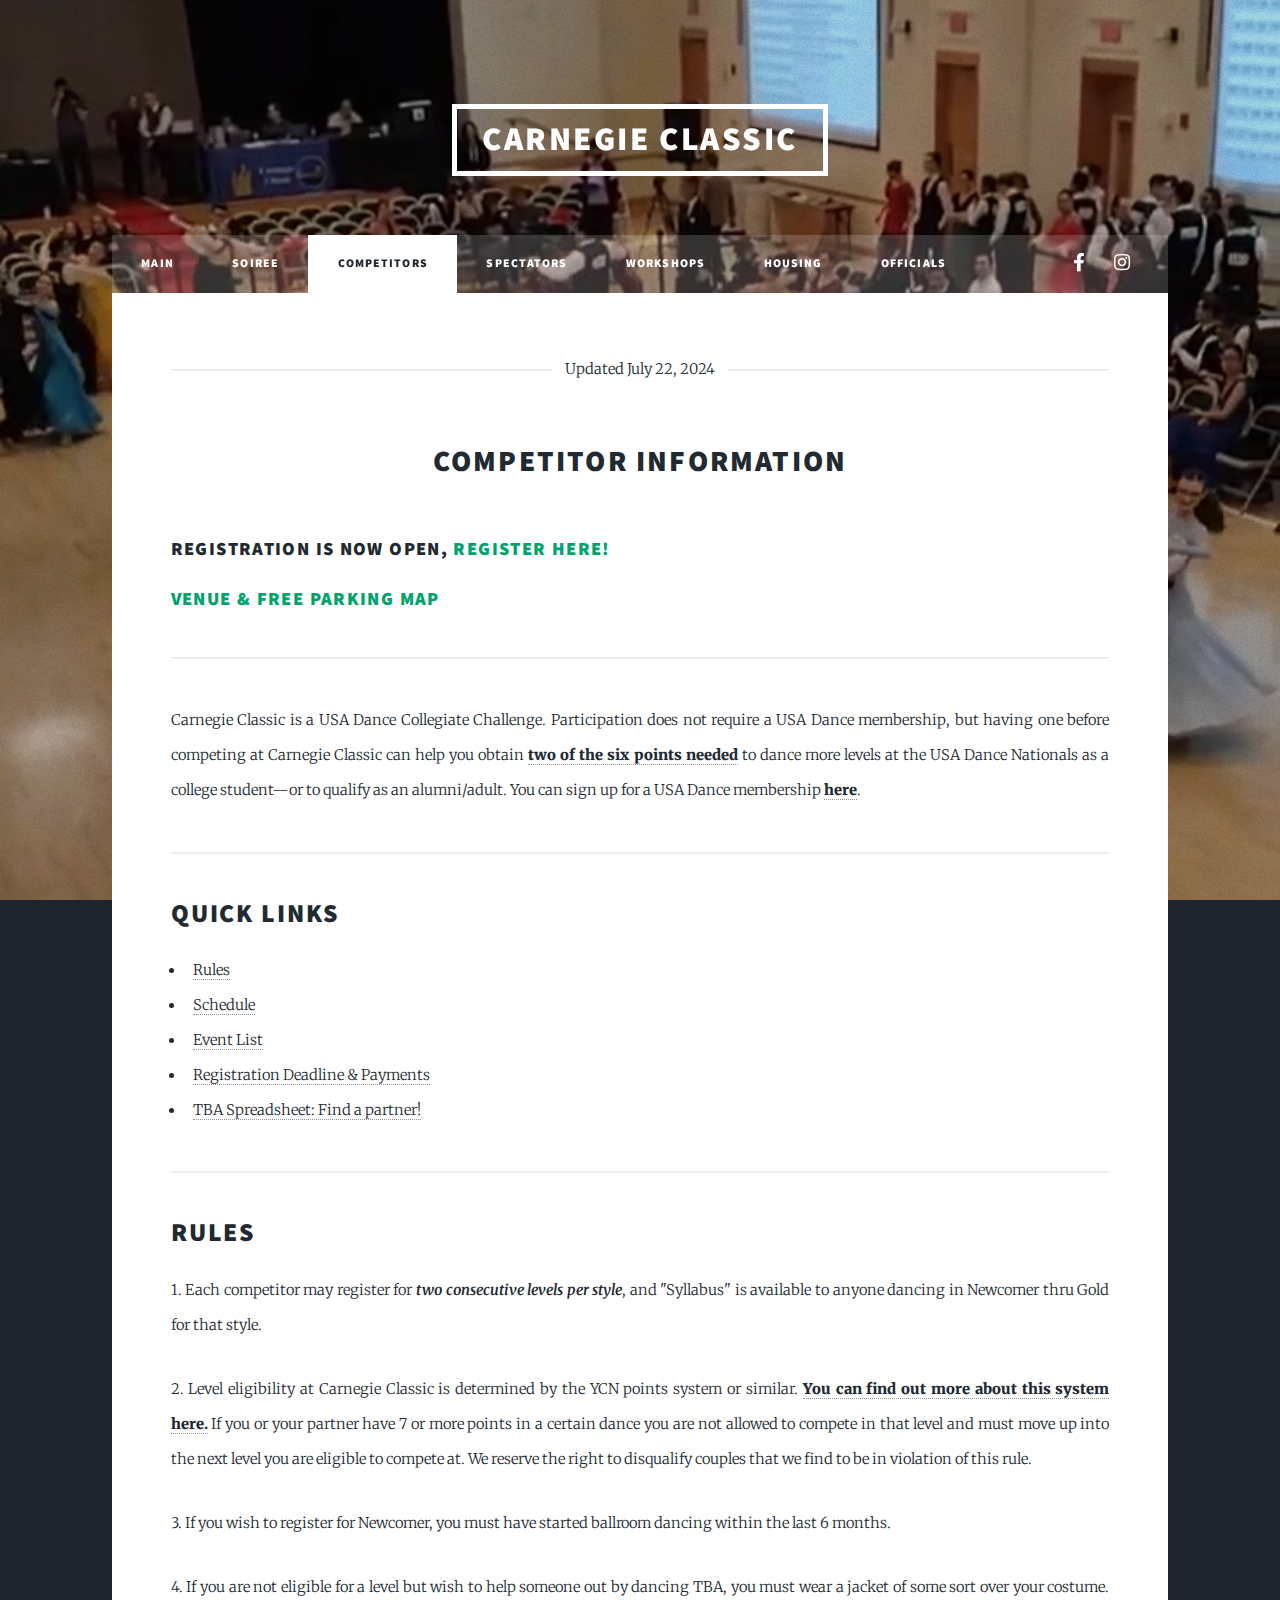
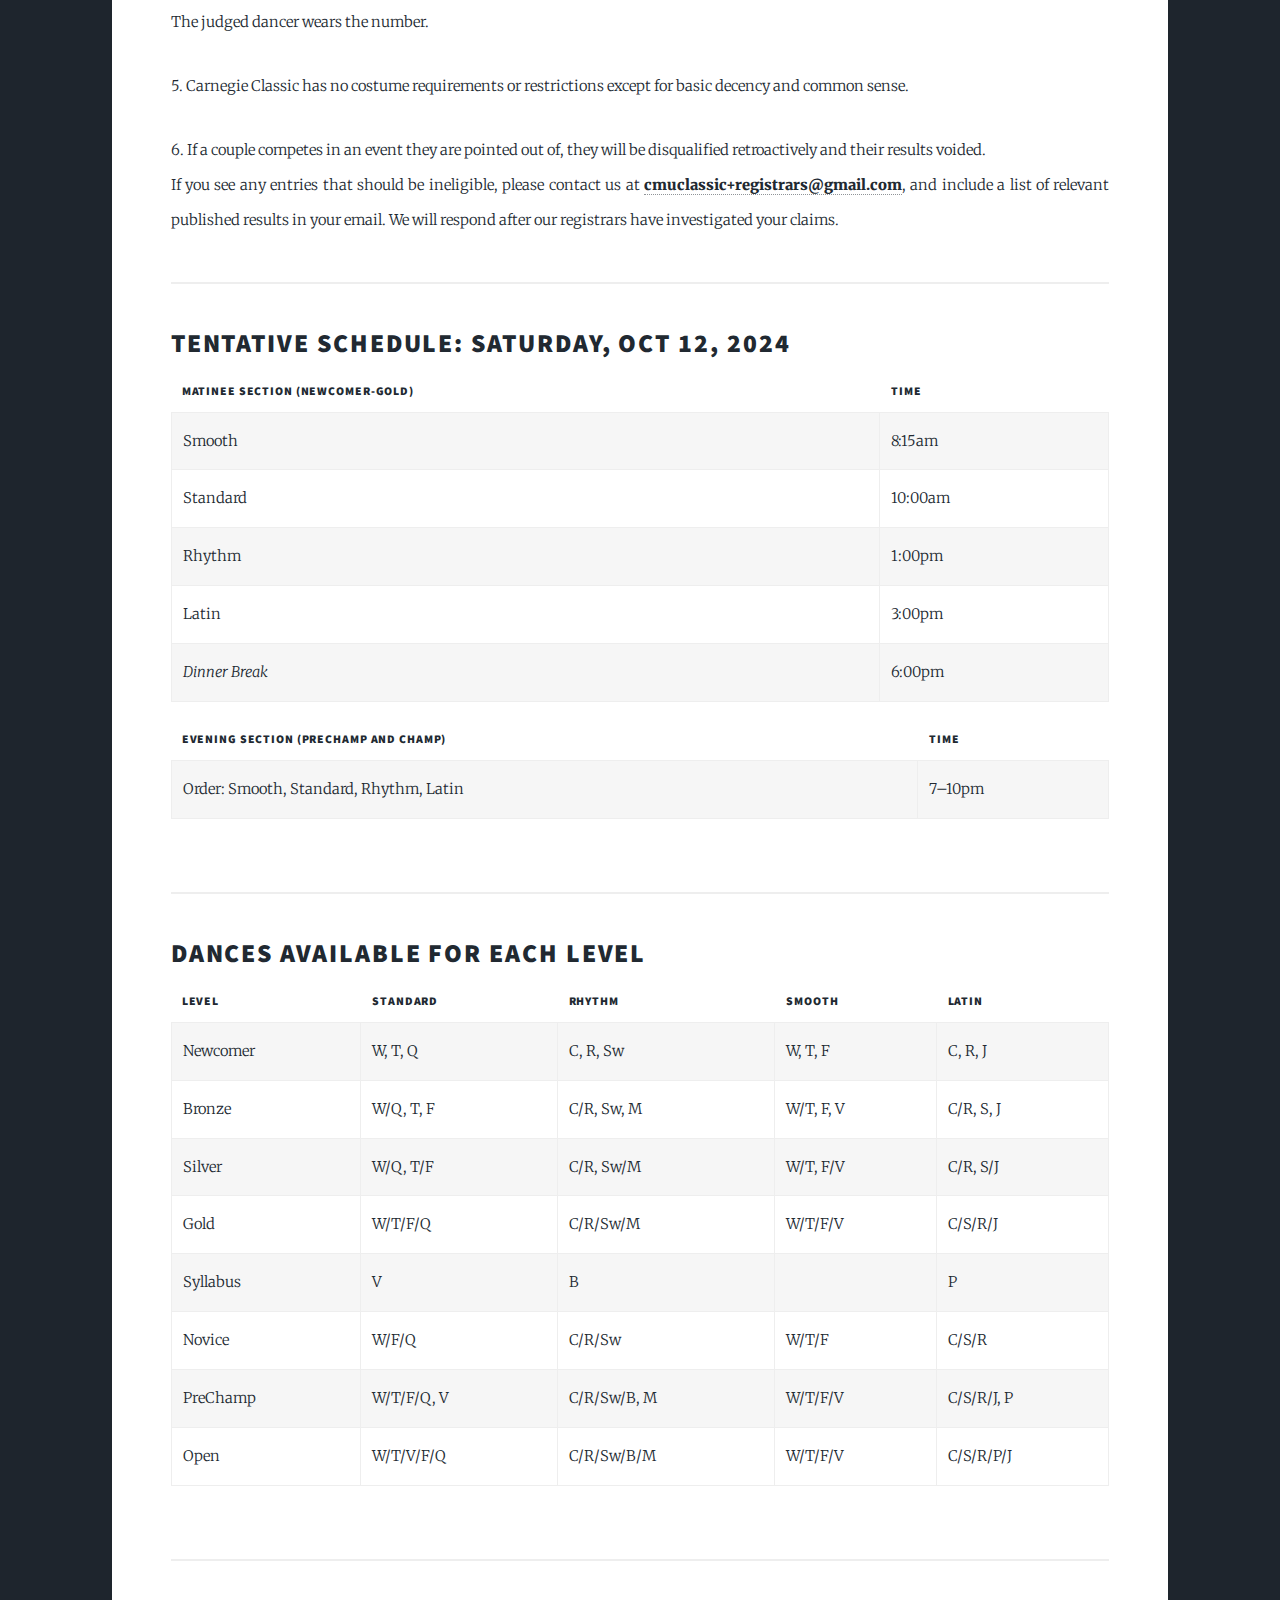
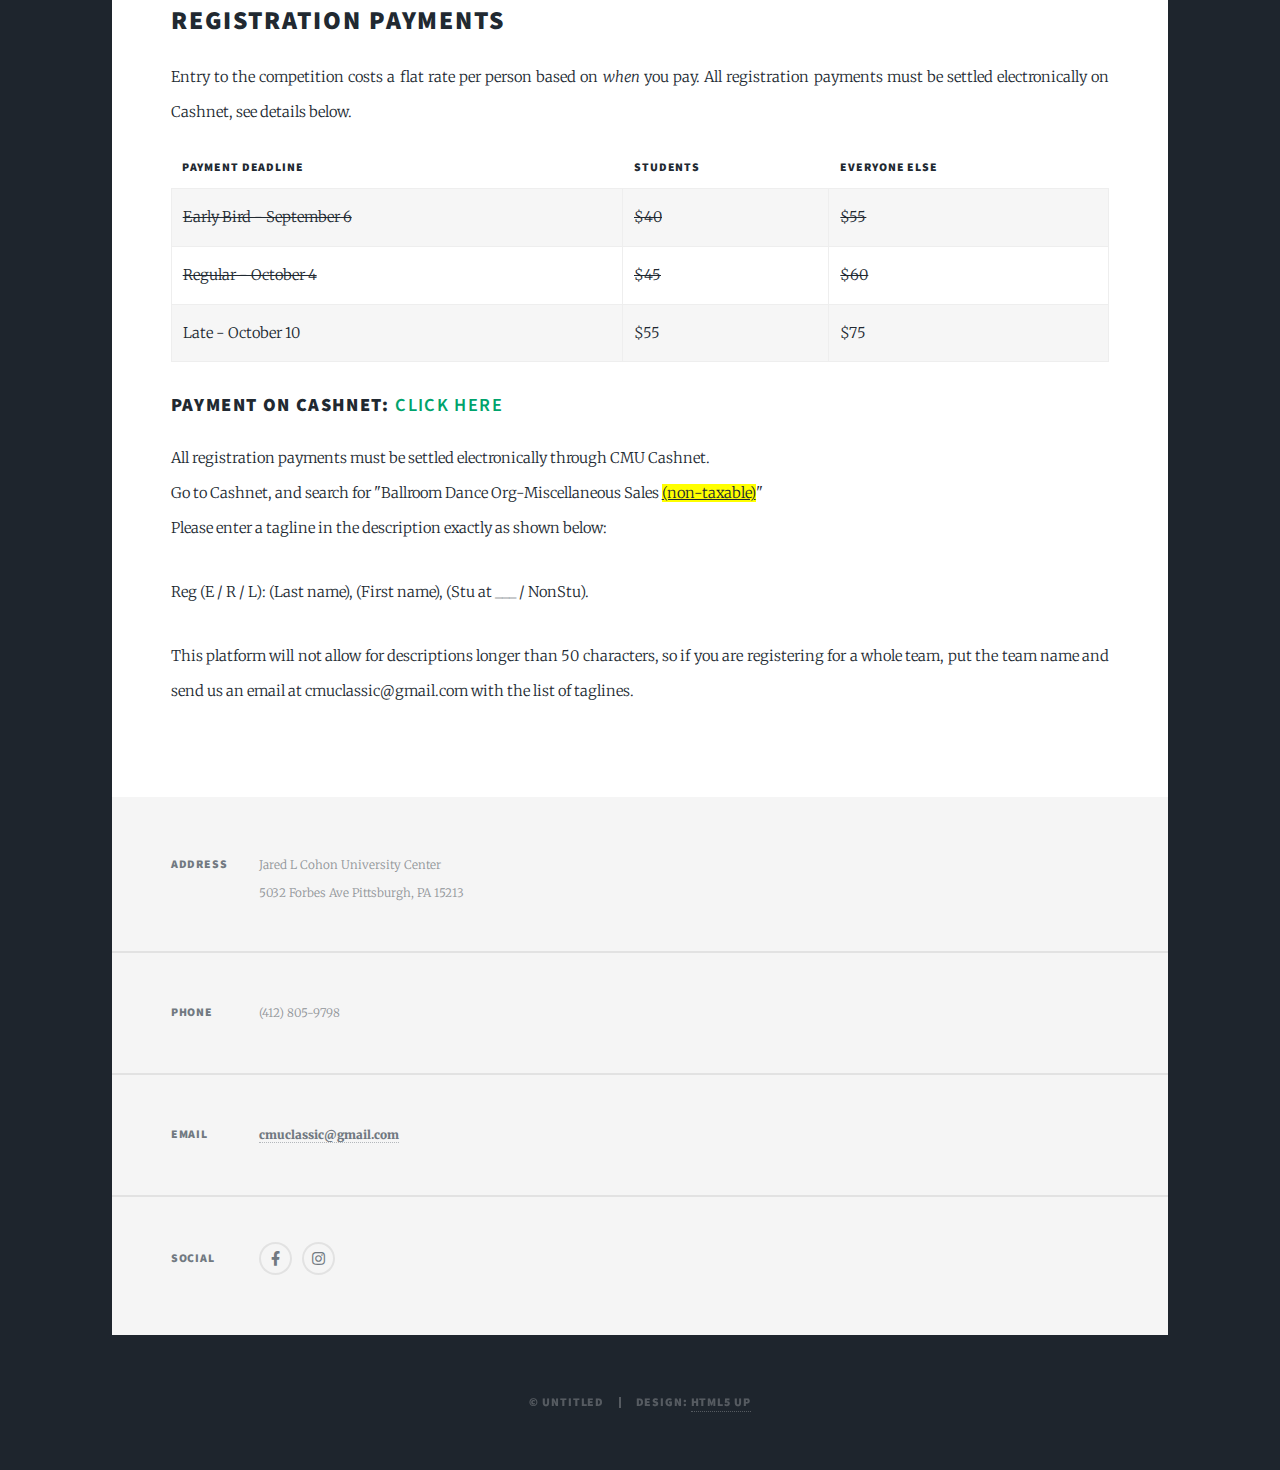
==== commit 805a9252: "Update schedule" ====
--- a/public/competitors.html
+++ b/public/competitors.html
@@ -101,7 +101,7 @@
 										<tbody>
 											<tr>
 												<td>Smooth</td>
-												<td>8:00am</td>
+												<td>8:15am</td>
 											</tr>
 											<tr>
 												<td>Standard</td>
@@ -131,7 +131,10 @@
 											</tr>
 										</thead>
 										<tbody>
-                                                                                        <tr>Coming soon</tr>
+                                                                                        <tr>
+                                                                                            <td>Order: Smooth, Standard, Rhythm, Latin</td>
+                                                                                            <td>7&ndash;10pm</td>
+                                                                                        </tr>
 											<!--<tr>
 												<td><i>Performance by PGH Casineros, Noel Quintana, and Jose Rivera</i></td>
 												<td>7:00pm</td>
